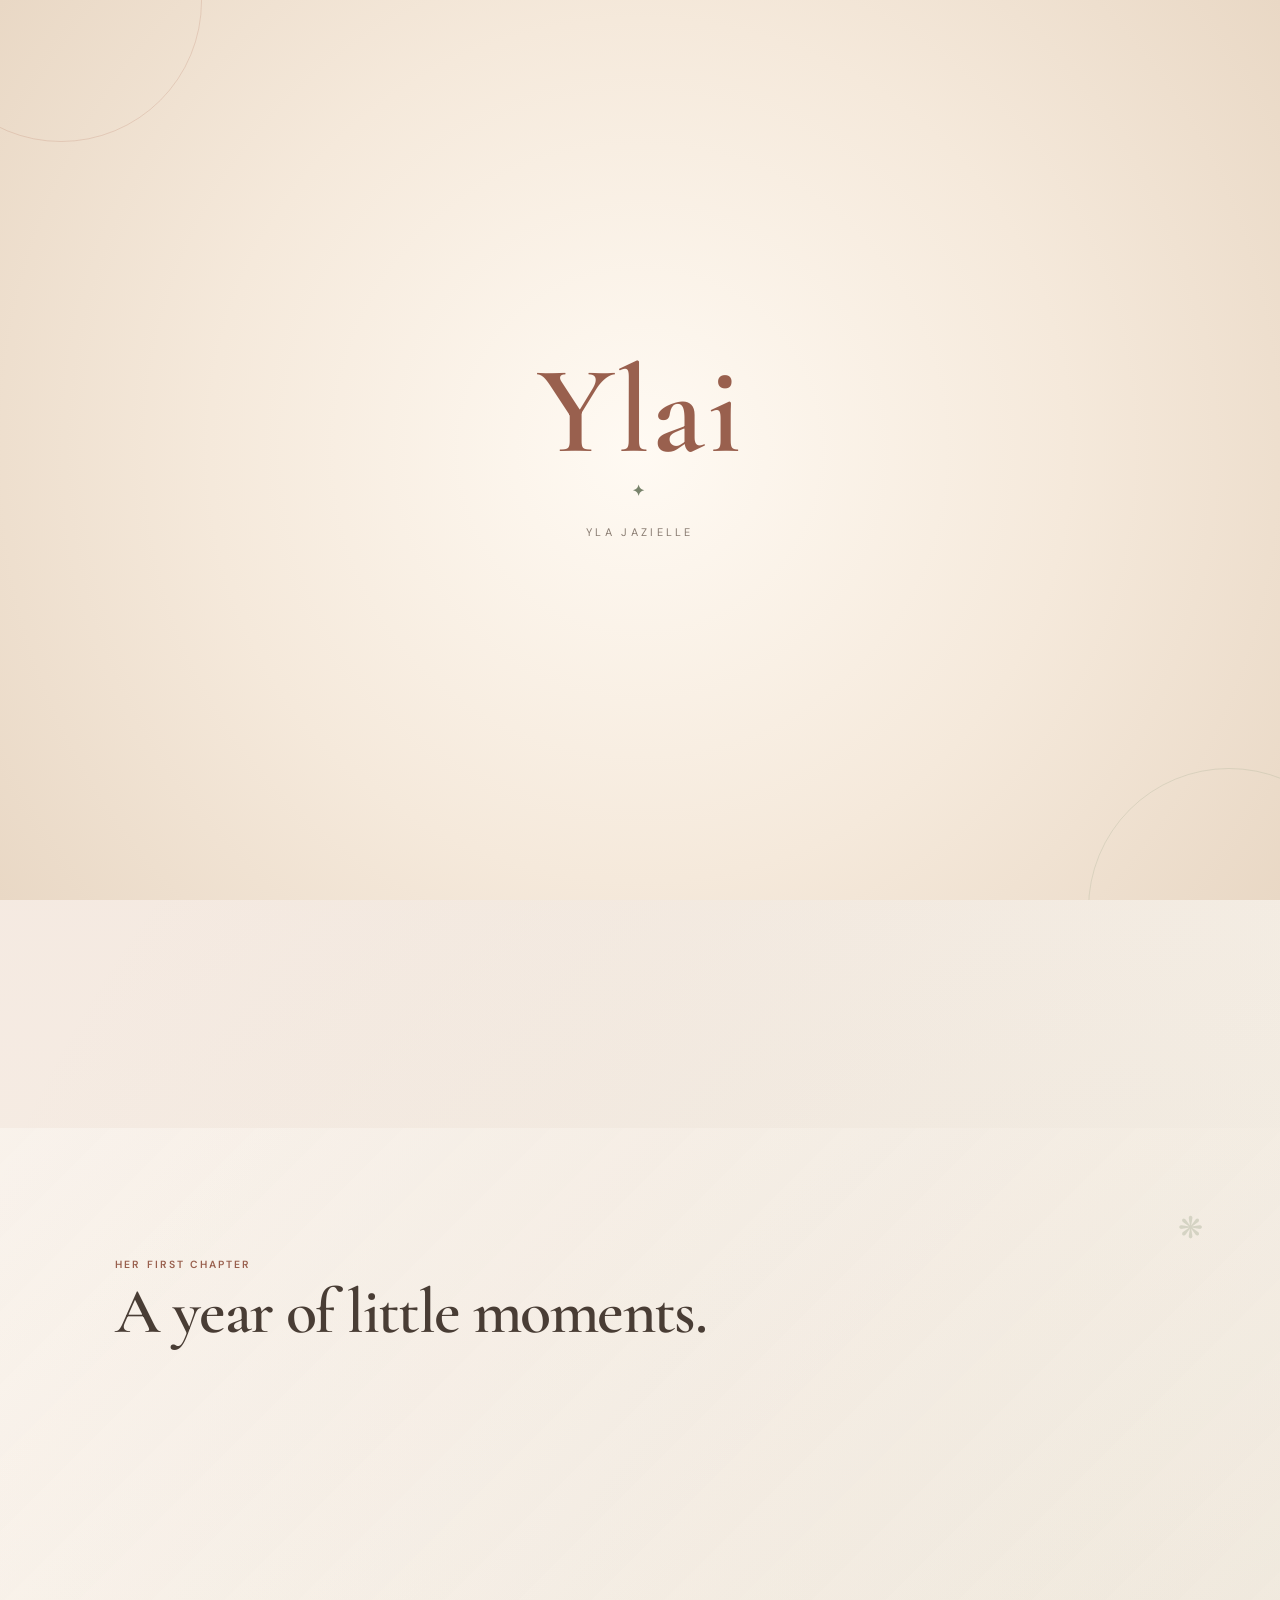
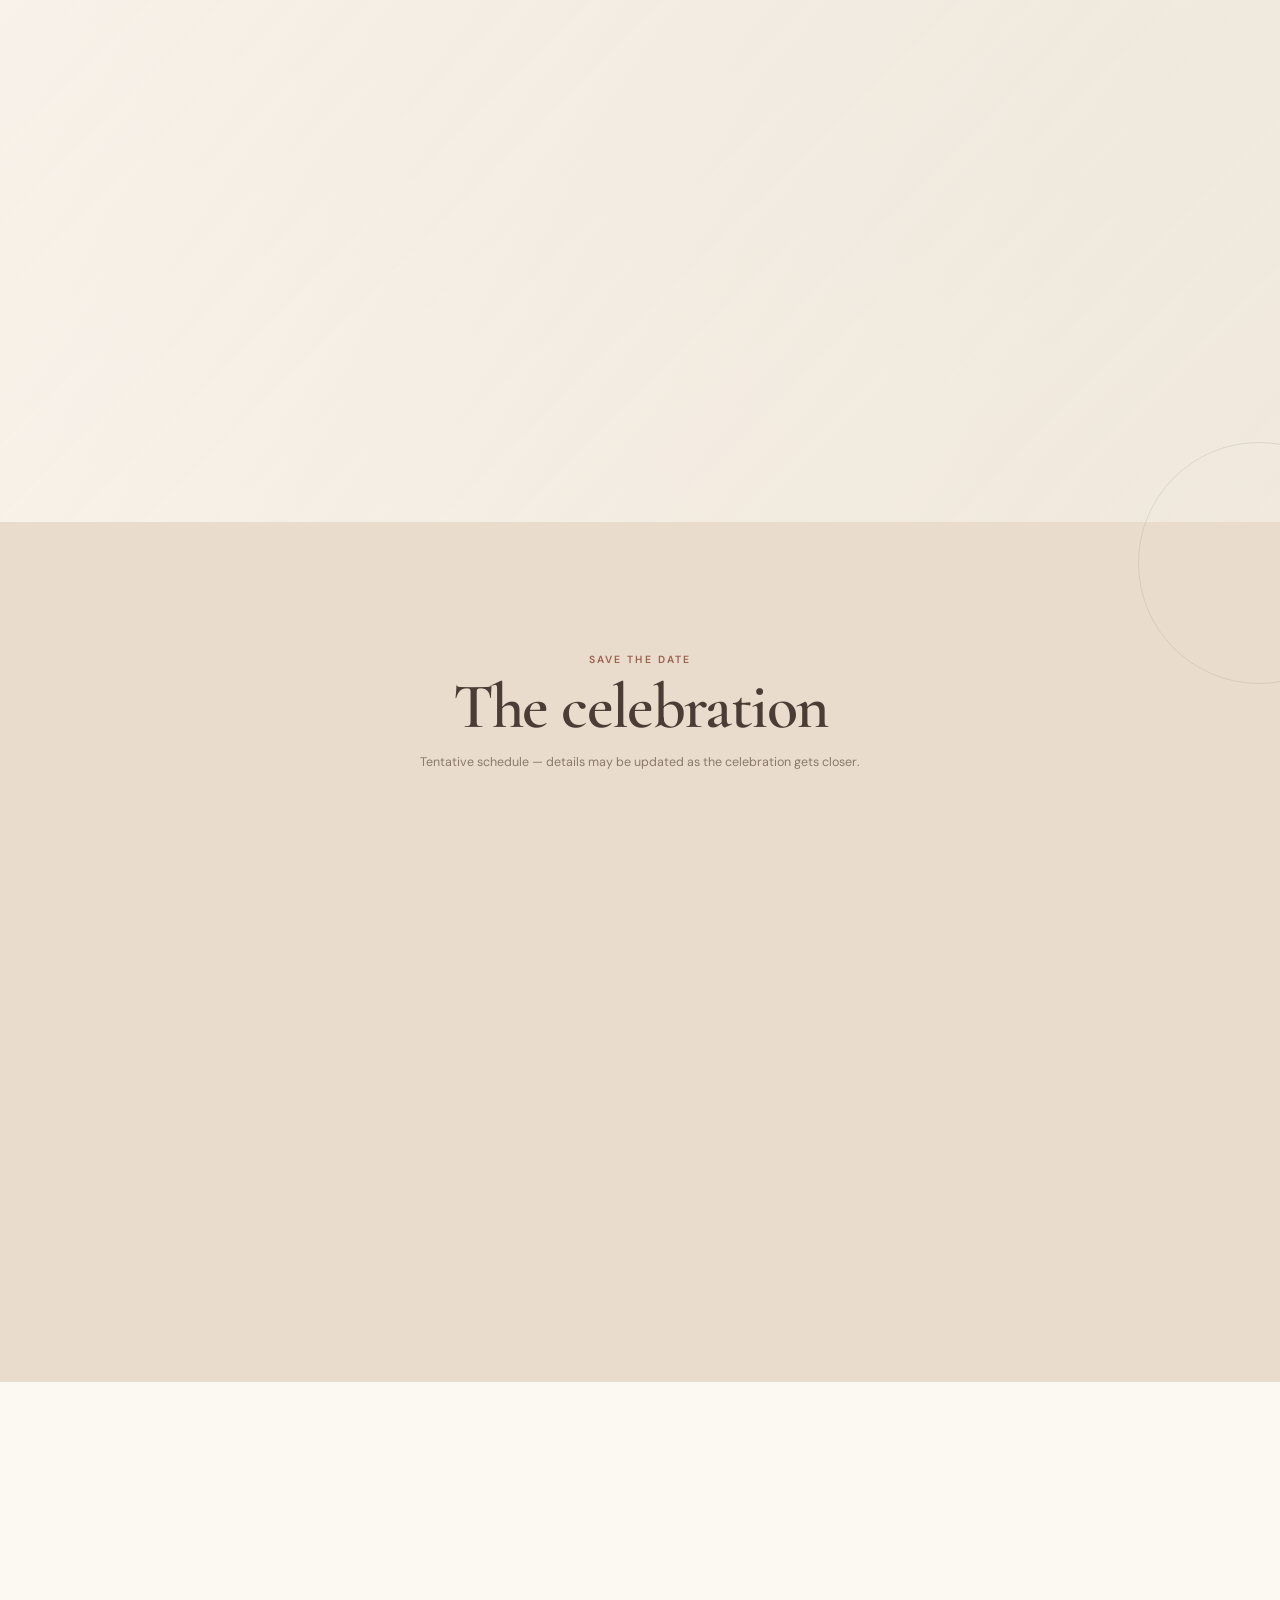
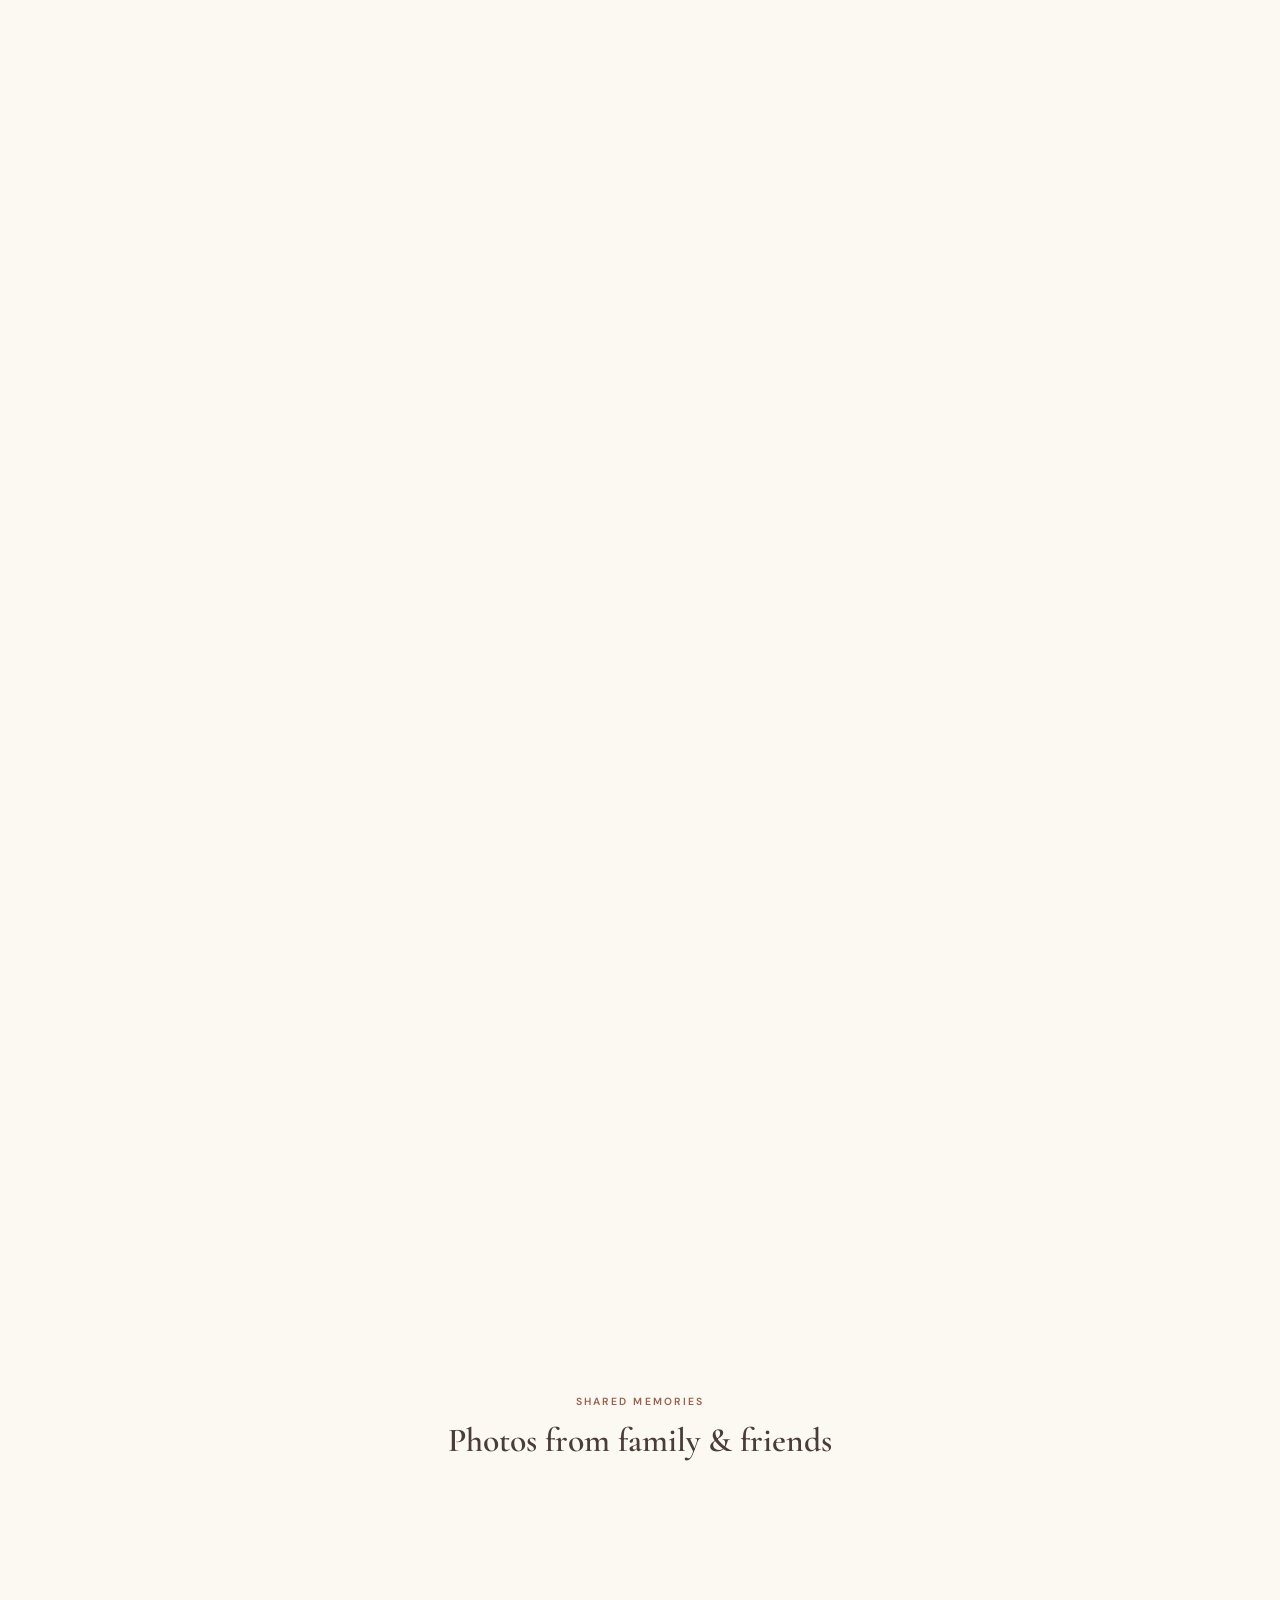
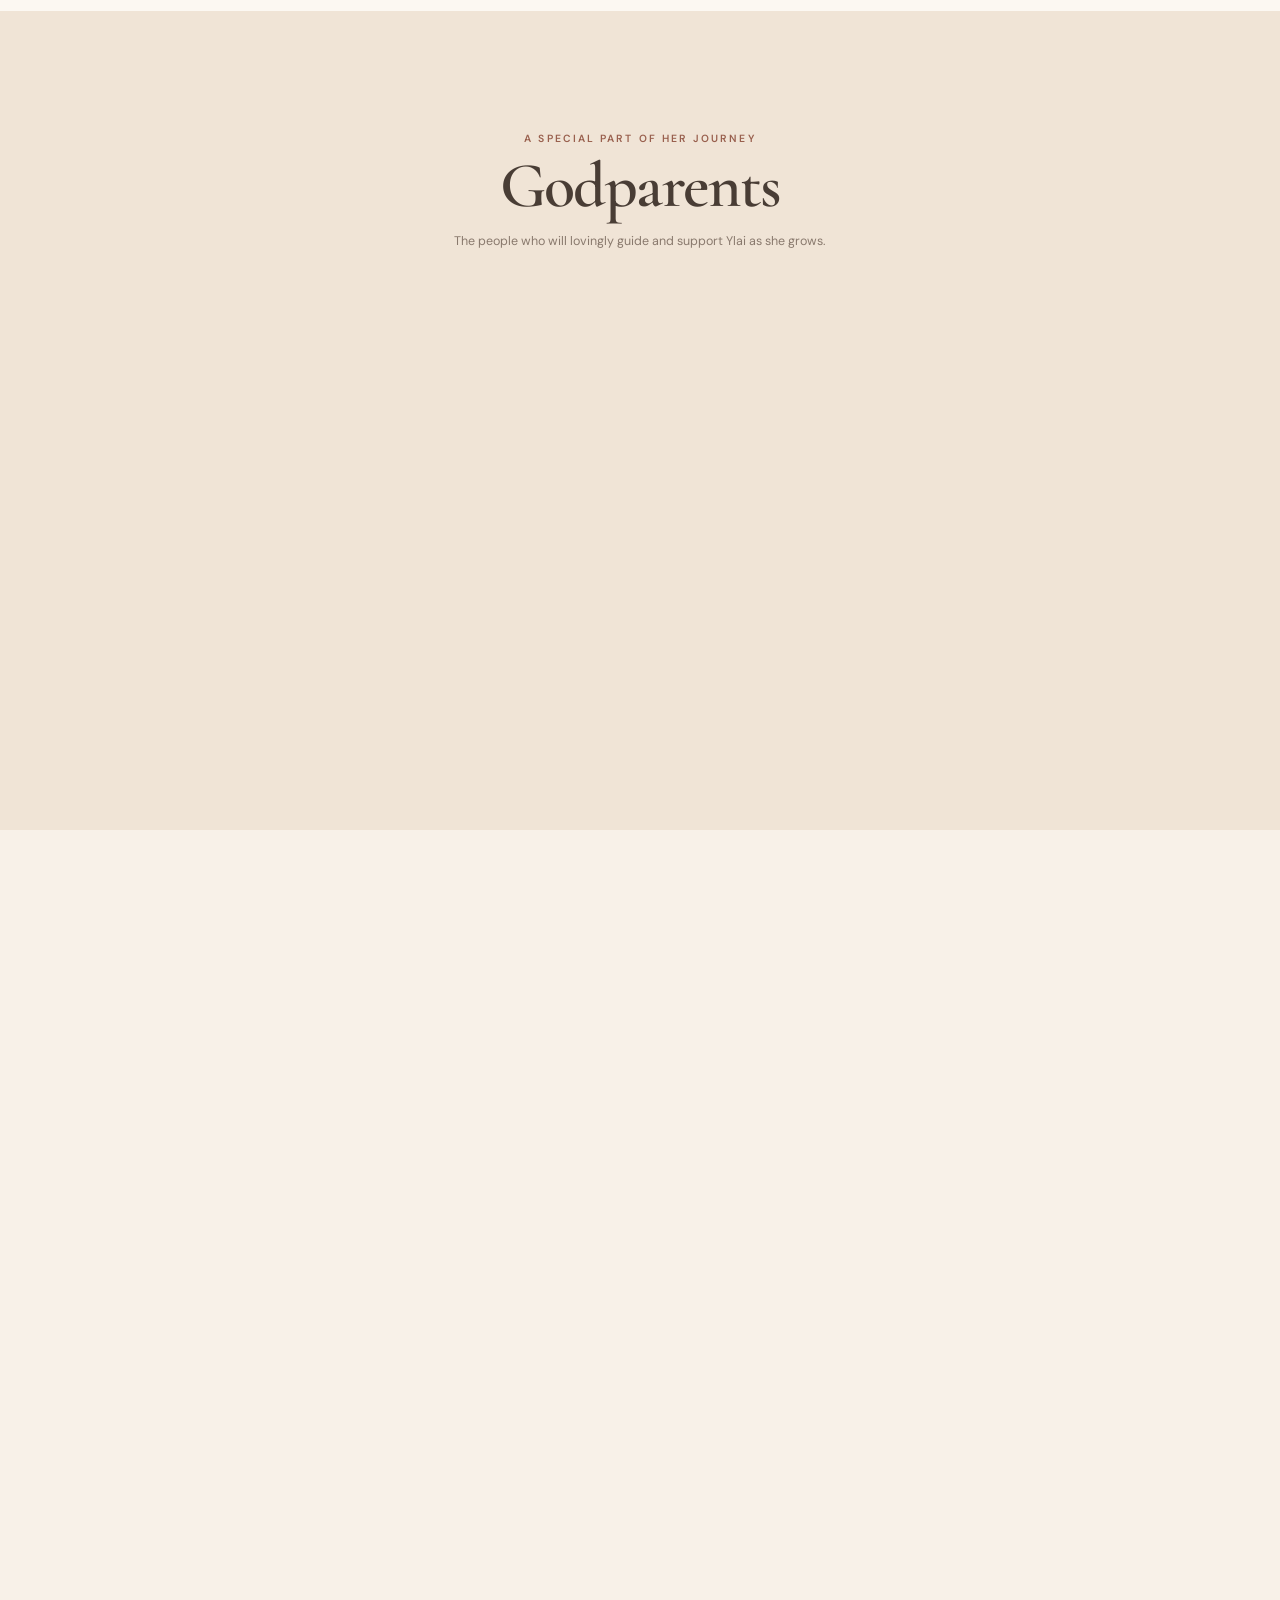
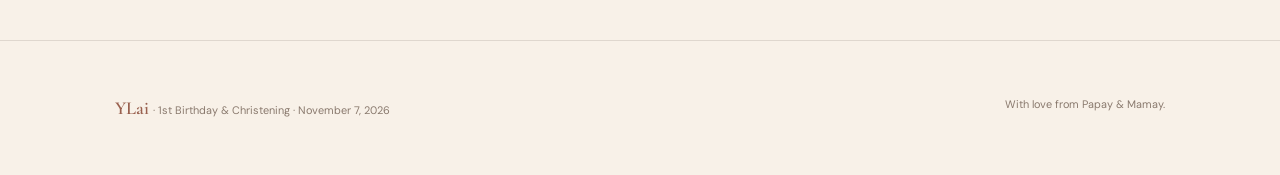
==== index.html @ 1cb85e25 "Admin dashboard created" ====
<!doctype html>
<html lang="en">

<head>

  <meta charset="utf-8">

  <meta
    name="viewport"
    content="width=device-width,initial-scale=1"
  >

  <title>
    Ylai — One Year of Love & Joy
  </title>

  <!-- FAVICON -->
  <link
    rel="icon"
    type="image/png"
    href="public/photos/duck-logo.png"
  >

  <!-- GOOGLE FONTS -->
  <link
    rel="preconnect"
    href="https://fonts.googleapis.com"
  >

  <link
    rel="preconnect"
    href="https://fonts.gstatic.com"
    crossorigin
  >

  <!-- BOHO TYPOGRAPHY -->
  <link
    href="https://fonts.googleapis.com/css2?family=Cormorant+Garamond:wght@400;500;600;700&family=DM+Sans:wght@400;500;600&family=Playfair+Display:wght@400;500;600&display=swap"
    rel="stylesheet"
  >

  <!-- STYLESHEET -->
  <link
    rel="stylesheet"
    href="style.css"
  >

</head>


<body class="boho-theme">

<script>
  /*
   * Always start the page at the very top
   * after a reload / fresh page load.
   */
  if ("scrollRestoration" in history) {
    history.scrollRestoration = "manual";
  }

  window.addEventListener("beforeunload", function () {
    window.scrollTo(0, 0);
  });

  window.addEventListener("load", function () {
    window.scrollTo(0, 0);
  });
</script>


<!-- =========================================
     YLAI LOADING / SPLASH SCREEN
========================================= -->

<div
  id="ylaiLoader"
  class="ylai-loader"
  aria-label="Loading Ylai's celebration"
>

  <div class="ylai-loader-content">

    <p class="ylai-loader-name">
      Ylai
    </p>

    <p class="ylai-loader-fullname">
      Yla Jazielle
    </p>

  </div>

</div>


<!-- =========================================
     SPLASH SCREEN CONTROL
========================================= -->

<script>

  (function () {

    const loader =
      document.getElementById("ylaiLoader");

    if (!loader) return;

    let hidden = false;

    /*
     * Lock page scrolling while splash is visible
     */
    document.body.style.overflow = "hidden";


    function hideYlaiLoader() {

      if (hidden) return;

      hidden = true;

      loader.classList.add(
        "is-hidden"
      );


      /*
       * Restore normal page scrolling
       * after the splash fades out.
       */
      setTimeout(
        function () {

          document.body.style.overflow = "";

          loader.remove();

        },
        1000
      );

    }


    /*
     * Keep splash visible for 3.5 seconds
     * after the page has finished loading.
     */
    window.addEventListener(
      "load",
      function () {

        setTimeout(
          hideYlaiLoader,
          3500
        );

      }
    );


    /*
     * Safety fallback
     */
    setTimeout(
      hideYlaiLoader,
      6000
    );

  })();

</script>



<!-- =========================================
     NAVIGATION
========================================= -->

<header class="nav">

  <a
    href="#home"
    class="brand"
  >

    <img
      src="public/photos/duck-logo.png"
      alt="Ylai duck logo"
    >

    <span>
      YLai
    </span>

  </a>


  <nav>

    <a href="#story">
      Her Story
    </a>

    <a href="#event">
      The Day
    </a>

    <a href="#gallery">
      Gallery
    </a>

    <a
      class="nav-rsvp"
      href="#rsvp"
    >
      RSVP
    </a>

  </nav>

</header>



<main>


<!-- =========================================
     HERO
========================================= -->

<section
  id="home"
  class="hero"
>


  <div class="hero-copy">


    <p class="eyebrow">
      A little celebration of a big milestone
    </p>


    <h1 class="hero-title">

      <span>
        One year of
      </span>

      <span>
        love &amp; joy.
      </span>

    </h1>


    <p class="name">
      Yla Jazielle B. Padrones
    </p>


    <p class="lead">
      Please join us as we celebrate Ylai's first birthday
      and christening.
    </p>


    <div class="hero-meta">

      <span>
        NOVEMBER 7, 2026
      </span>

      <i></i>

      <span>
        10:00 AM
      </span>

    </div>


    <a
      class="button"
      href="#rsvp"
    >
      Confirm Attendance
    </a>


  </div>



  <div class="hero-photo">


    <img
      src="public/photos/hero.jpg"
      alt="Ylai smiling in a yellow duck outfit"
    >


    <div class="badge">

      01

      <br>

      <small>
        YEAR
      </small>

    </div>


  </div>


</section>



<!-- =========================================
     COUNTDOWN
========================================= -->

<section class="countdown-wrap reveal">


  <p class="eyebrow">
    Counting down to Ylai's special day
  </p>


  <div
    id="countdown"
    class="countdown"
  >


    <div>

      <strong>
        --
      </strong>

      <span>
        Days
      </span>

    </div>


    <div>

      <strong>
        --
      </strong>

      <span>
        Hours
      </span>

    </div>


    <div>

      <strong>
        --
      </strong>

      <span>
        Minutes
      </span>

    </div>


    <div>

      <strong>
        --
      </strong>

      <span>
        Seconds
      </span>

    </div>


  </div>


</section>



<!-- =========================================
     HER STORY
========================================= -->

<section
  id="story"
  class="section story"
>


  <div class="section-heading">


    <p class="eyebrow">
      Her first chapter
    </p>


    <h2>
      A year of little moments.
    </h2>


  </div>



  <div class="story-grid">


    <div class="story-image reveal-left">


      <img
        src="public/photos/newborn.jpg"
        alt="Ylai as a newborn"
      >


    </div>



    <div class="story-copy reveal-right">


      <p class="story-intro">

        <span class="dropcap">
          O
        </span>

        ne beautiful year ago, our world became a little brighter.

        <br>

        On November 7, 2025, Yla Jazielle B. Padrones came into
        our lives and became our little Ylai.

      </p>



      <p>

        From her first days to her sweetest smiles, every little
        moment has become a memory we treasure. Now, as she turns
        one, we are grateful to celebrate this beautiful milestone
        with family and friends.

      </p>



      <div class="signature">

        With love,

        <br>

        <strong>
          Papay and Mamay
        </strong>

      </div>


    </div>


  </div>


</section>



<!-- =========================================
     EVENT
========================================= -->

<section
  id="event"
  class="section event"
>


  <div class="section-heading centered">


    <p class="eyebrow">
      Save the date
    </p>


    <h2>
      The celebration
    </h2>


    <p class="section-note">

      Tentative schedule — details may be updated as
      the celebration gets closer.

    </p>


  </div>



  <div class="event-grid">


    <!-- CHRISTENING -->

    <article class="event-card reveal reveal-delay-1">


      <span class="event-number">
        01
      </span>


      <h3>
        Christening
      </h3>


      <p>
        Sta. Monica Parish Church
      </p>


      <strong>
        10:00 AM
      </strong>


      <small>
        Christening &amp; Orientation
      </small>


    </article>



    <!-- BIRTHDAY -->

    <article class="event-card featured reveal reveal-delay-2">


      <span class="event-number">
        02
      </span>


      <h3>
        Birthday Celebration
      </h3>


      <p>
        Yvonne's Nest
      </p>


      <strong>
        12:00 PM onwards
      </strong>


      <small>
        Reception after the christening
      </small>


    </article>


  </div>



  <div class="details reveal">


    <div>

      <span>
        Celebrant
      </span>

      <strong>
        Yla Jazielle B. Padrones
      </strong>

    </div>


    <div>

      <span>
        Parents
      </span>

      <strong>
        Roer Jay &amp; April Padrones
      </strong>

    </div>


    <div>

      <span>
        Godparents
      </span>

      <strong>
        5 Ninong · 5 Ninang
      </strong>

    </div>


  </div>


</section>



<!-- =========================================
     GALLERY
========================================= -->

<section
  id="gallery"
  class="section gallery"
>


  <div class="section-heading reveal">


    <p class="eyebrow">
      A year in photos
    </p>


    <h2>
      Growing up, one frame at a time.
    </h2>


  </div>



  <div class="gallery-grid">


    <!-- PHOTO 1 -->

    <figure
      class="gallery-item tall reveal reveal-delay-1"
    >

      <button
        type="button"
        class="gallery-button"
        onclick="openPhoto(
          'public/photos/hero.jpg',
          'Little Ducky, big smiles.'
        )"
        aria-label="View Little Ducky photo"
      >

        <img
          src="public/photos/hero.jpg"
          alt="Ylai with yellow duck plush toys"
        >

        <span class="zoom-icon">
          +
        </span>

      </button>


      <figcaption>
        Little Ducky, big smiles.
      </figcaption>


    </figure>



    <!-- PHOTO 2 -->

    <figure
      class="gallery-item reveal reveal-delay-2"
    >

      <button
        type="button"
        class="gallery-button"
        onclick="openPhoto(
          'public/photos/baby-pink.jpg',
          'Sweet little moments.'
        )"
        aria-label="View Sweet little moments photo"
      >

        <img
          src="public/photos/baby-pink.jpg"
          alt="Ylai in a pink knitted bonnet"
        >

        <span class="zoom-icon">
          +
        </span>

      </button>


      <figcaption>
        Sweet little moments.
      </figcaption>


    </figure>



    <!-- PHOTO 3 -->

    <figure
      class="gallery-item reveal reveal-delay-3"
    >

      <button
        type="button"
        class="gallery-button"
        onclick="openPhoto(
          'public/photos/wings.jpg',
          'Our little angel.'
        )"
        aria-label="View Our little angel photo"
      >

        <img
          src="public/photos/wings.jpg"
          alt="Ylai with illuminated angel wings"
        >

        <span class="zoom-icon">
          +
        </span>

      </button>


      <figcaption>
        Our little angel.
      </figcaption>


    </figure>



    <!-- PHOTO 4 -->

    <figure
      class="gallery-item wide reveal reveal-delay-4"
    >

      <button
        type="button"
        class="gallery-button"
        onclick="openPhoto(
          'public/photos/newborn.jpg',
          'Where her story began.'
        )"
        aria-label="View newborn photo"
      >

        <img
          src="public/photos/newborn.jpg"
          alt="Newborn Ylai"
        >

        <span class="zoom-icon">
          +
        </span>

      </button>


      <figcaption>
        Where her story began.
      </figcaption>


    </figure>



    <!-- PHOTO 5 -->

    <figure
      class="gallery-item reveal reveal-delay-5"
    >

      <button
        type="button"
        class="gallery-button"
        onclick="openPhoto(
          'public/photos/ylai-garden-01.jpg',
          'A little sunshine and a lot of smiles.'
        )"
        aria-label="View Ylai smiling in the garden"
      >

        <img
          src="public/photos/ylai-garden-01.jpg"
          alt="Ylai smiling in the garden"
          loading="lazy"
        >

        <span
          class="zoom-icon"
          aria-hidden="true"
        >
          +
        </span>

      </button>


      <figcaption>
        A little sunshine and a lot of smiles.
      </figcaption>


    </figure>



    <!-- PHOTO 6 -->

    <figure
      class="gallery-item reveal reveal-delay-5"
    >

      <button
        type="button"
        class="gallery-button"
        onclick="openPhoto(
          'public/photos/ylai-garden-02.jpg',
          'Little Ylai enjoying a beautiful day.'
        )"
        aria-label="View Ylai sitting in the garden"
      >

        <img
          src="public/photos/ylai-garden-02.jpg"
          alt="Ylai sitting in the garden"
          loading="lazy"
        >

        <span
          class="zoom-icon"
          aria-hidden="true"
        >
          +
        </span>

      </button>


      <figcaption>
        Little Ylai enjoying a beautiful day.
      </figcaption>


    </figure>


  </div>



<!-- =========================================
     GALLERY UPLOAD
========================================= -->

  <div class="gallery-upload reveal">

    <h3>
      Share a memory
    </h3>

    <p>
      Have a special photo with Ylai?
      Share it with us and add it to her birthday gallery.
    </p>


    <input
      id="galleryFileInput"
      class="gallery-upload-input"
      type="file"
      accept="image/jpeg,image/png,image/webp"
      multiple
    >


    <label
      for="galleryFileInput"
      class="button gallery-upload-button"
    >
      + Choose Photos
    </label>


    <div
      id="galleryPreview"
      class="gallery-preview"
    ></div>


    <div class="gallery-upload-actions">

      <button
        id="galleryUploadButton"
        type="button"
        class="button"
        disabled
      >
        Upload Photos
      </button>

      <button
        id="galleryClearButton"
        type="button"
        class="button"
        hidden
      >
        Clear
      </button>

    </div>


    <div
      id="galleryUploadStatus"
      class="gallery-upload-status"
      aria-live="polite"
    ></div>


  </div>



<!-- =========================================
     UPLOADED PHOTOS
========================================= -->

  <div class="uploaded-gallery">

    <div class="uploaded-gallery-heading">

      <p class="eyebrow">
        Shared memories
      </p>

      <h3>
        Photos from family &amp; friends
      </h3>

    </div>


    <div
      id="uploadedGalleryGrid"
      class="uploaded-gallery-grid"
    ></div>


    <div
      id="galleryEmpty"
      class="gallery-empty"
      hidden
    >
      No shared photos yet.
    </div>

  </div>


</section>



<!-- =========================================
     PHOTO VIEWER
========================================= -->

<div
  id="photoViewer"
  class="photo-viewer"
  onclick="closePhoto(event)"
>


  <button
    type="button"
    class="photo-close"
    onclick="closePhoto()"
    aria-label="Close photo"
  >
    ×
  </button>


  <div
    class="photo-viewer-content"
    onclick="event.stopPropagation()"
  >


    <img
      id="viewerImage"
      src=""
      alt=""
    >


    <p id="viewerCaption"></p>


  </div>


</div>



<!-- =========================================
     GODPARENTS
========================================= -->

<section class="section godparents">


  <div class="section-heading centered">


    <p class="eyebrow">
      A special part of her journey
    </p>


    <h2>
      Godparents
    </h2>


    <p class="section-note">

      The people who will lovingly guide and support
      Ylai as she grows.

    </p>


  </div>



  <div class="godparent-grid">


    <!-- NINONG -->

    <div
      class="godparent-group reveal reveal-delay-1"
    >


      <p class="eyebrow">
        Ninong
      </p>


      <ol>

        <li>
          Janrey Mayor
        </li>

        <li>
          John Stoney Domingo
        </li>

        <li>
          Leobert Cabanting
        </li>

        <li>
          Patrick Jacalne
        </li>

        <li>
          Ralph Teleron
        </li>

      </ol>


    </div>



    <!-- NINANG -->

    <div
      class="godparent-group reveal reveal-delay-2"
    >


      <p class="eyebrow">
        Ninang
      </p>


      <ol>

        <li>
          Berenice Bundac
        </li>

        <li>
          Dinah Joy Bungar
        </li>

        <li>
          Hazel Batuhan
        </li>

        <li>
          Kaye Abegail Bucao
        </li>

        <li>
          Kyle Allyza Alvarez
        </li>

      </ol>


    </div>


  </div>


</section>



<!-- =========================================
     RSVP
========================================= -->

<section
  id="rsvp"
  class="section rsvp reveal"
>


  <div class="rsvp-card">


    <div>


      <p class="eyebrow">
        We hope you can be there
      </p>


      <h2>
        Will you celebrate with us?
      </h2>


      <p>

        Please confirm your attendance so we can
        prepare a place for you.

      </p>


    </div>



    <form id="rsvpForm">


      <label>

        Your name

        <input
          id="guestName"
          type="text"
          required
          placeholder="Your full name"
        >

      </label>



      <label>

        Attendance

        <select
          id="attendance"
          required
        >

          <option value="confirmed">
            Yes, I'll be there
          </option>

          <option value="declined">
            Sorry, I can't make it
          </option>

        </select>

      </label>



      <label>

        Companion

        <select
          id="companion"
          required
        >

          <option value="0">
            No companion
          </option>

          <option value="1">
            1 companion
          </option>

        </select>


        <small
          id="companionNote"
          class="form-note"
        >

          Each Ninong and Ninang may bring only 1 companion,
          whether adult or child.

        </small>


      </label>



      <label>

        Message

        <span class="optional">
          optional
        </span>


        <textarea
          id="message"
          rows="3"
          placeholder="A short message for Ylai"
        ></textarea>


      </label>



      <button
        class="button"
        type="submit"
      >
        Submit RSVP
      </button>


    </form>


  </div>


</section>



<!-- =========================================
     RSVP CONFIRMATION MODAL
========================================= -->

<div
  id="rsvpModal"
  class="rsvp-modal"
  hidden
  role="dialog"
  aria-modal="true"
  aria-labelledby="rsvpModalTitle"
>


  <div class="rsvp-modal-box">


    <button
      type="button"
      class="rsvp-modal-close"
      onclick="closeRSVPModal()"
      aria-label="Close confirmation"
    >
      ×
    </button>



    <div class="success-icon">
      ✓
    </div>



    <p class="eyebrow">
      RSVP Received
    </p>



    <h2 id="rsvpModalTitle">
      Thank you!
    </h2>



    <p>

      Your response has been recorded.
      We look forward to celebrating Ylai's special day with you.

    </p>



    <button
      type="button"
      class="button"
      onclick="closeRSVPModal()"
    >
      Done
    </button>


  </div>


</div>



<!-- =========================================
     FOOTER
========================================= -->

<footer>


  <p>

    <strong>
      YLai
    </strong>

    · 1st Birthday &amp; Christening
    · November 7, 2026

  </p>


  <p>
    With love from Papay &amp; Mamay.
  </p>


</footer>



<!-- =========================================
     SUPABASE
========================================= -->

<script
  src="https://cdn.jsdelivr.net/npm/@supabase/supabase-js@2"
></script>



<!-- =========================================
     SUPABASE CONFIG
========================================= -->

<script>

  const GALLERY_SUPABASE_URL =
    "https://liajjeatukvkjzolorrq.supabase.co";

  const GALLERY_SUPABASE_ANON_KEY =
    "sb_publishable_VvJ0ElfDbH4jtbP8BbLXiQ_LDHvRUEi";


  const gallerySupabase =
    window.supabase.createClient(
      GALLERY_SUPABASE_URL,
      GALLERY_SUPABASE_ANON_KEY
    );


  window.gallerySupabase =
    gallerySupabase;

</script>



<!-- =========================================
     RSVP COMPANION LOGIC
========================================= -->

<script>

  document.addEventListener("DOMContentLoaded", function () {

    const attendance =
      document.getElementById("attendance");

    const companion =
      document.getElementById("companion");

    const companionNote =
      document.getElementById("companionNote");


    function updateCompanionState() {

      if (attendance.value === "declined") {

        companion.disabled = true;

        companion.value = "0";

        if (companionNote) {
          companionNote.style.opacity = "0.5";
        }

      } else {

        companion.disabled = false;

        if (companionNote) {
          companionNote.style.opacity = "1";
        }

      }

    }


    updateCompanionState();


    attendance.addEventListener(
      "change",
      updateCompanionState
    );

  });

</script>



<!-- =========================================
     GALLERY UPLOAD LOGIC
========================================= -->

<script>

  document.addEventListener(
    "DOMContentLoaded",
    function () {


      const fileInput =
        document.getElementById(
          "galleryFileInput"
        );


      const preview =
        document.getElementById(
          "galleryPreview"
        );


      const uploadButton =
        document.getElementById(
          "galleryUploadButton"
        );


      const clearButton =
        document.getElementById(
          "galleryClearButton"
        );


      const status =
        document.getElementById(
          "galleryUploadStatus"
        );


      const uploadedGrid =
        document.getElementById(
          "uploadedGalleryGrid"
        );


      const galleryEmpty =
        document.getElementById(
          "galleryEmpty"
        );


      let selectedFiles = [];


      /*
       * ========================================
       * SETTINGS
       * ========================================
       */

      const MAX_FILES_PER_SELECTION = 20;

      const MAX_FILE_SIZE = 5 * 1024 * 1024;

      const MAX_IMAGE_WIDTH = 2200;

      const JPEG_QUALITY = 0.82;


      /*
       * ========================================
       * STATUS
       * ========================================
       */

      function setStatus(
        message,
        type = ""
      ) {

        status.textContent = message;

        status.className =
          "gallery-upload-status " + type;

      }


      /*
       * ========================================
       * FILE SELECTION
       * ========================================
       */

      fileInput.addEventListener(
        "change",
        function () {

          const files =
            Array.from(
              fileInput.files || []
            );


          if (!files.length) {
            return;
          }


          const remainingSlots =
            MAX_FILES_PER_SELECTION -
            selectedFiles.length;


          if (remainingSlots <= 0) {

            setStatus(
              "You can select up to " +
              MAX_FILES_PER_SELECTION +
              " photos at a time.",
              "error"
            );

            fileInput.value = "";

            return;
          }


          const filesToAdd =
            files.slice(
              0,
              remainingSlots
            );


          let rejected = 0;


          filesToAdd.forEach(
            function (file) {

              const validType =
                [
                  "image/jpeg",
                  "image/png",
                  "image/webp"
                ].includes(
                  file.type
                );


              if (!validType) {
                rejected++;
                return;
              }


              if (
                file.size >
                MAX_FILE_SIZE
              ) {
                rejected++;
                return;
              }


              selectedFiles.push(file);

            }
          );


          fileInput.value = "";


          renderPreview();


          if (selectedFiles.length) {

            uploadButton.disabled = false;

            clearButton.hidden = false;

            let message =
              selectedFiles.length +
              " photo";

            if (
              selectedFiles.length !== 1
            ) {
              message += "s";
            }

            message += " selected";


            if (rejected) {

              message +=
                ". " +
                rejected +
                " file(s) skipped.";

            }


            setStatus(message);

          } else {

            uploadButton.disabled = true;

            clearButton.hidden = true;

            setStatus(
              "No valid photos selected.",
              "error"
            );

          }

        }
      );


      /*
       * ========================================
       * RENDER PREVIEW
       * ========================================
       */

      function renderPreview() {

        preview.innerHTML = "";


        selectedFiles.forEach(
          function (file, index) {

            const wrapper =
              document.createElement(
                "div"
              );

            wrapper.className =
              "gallery-preview-item";


            const image =
              document.createElement(
                "img"
              );

            image.alt =
              file.name;


            const reader =
              new FileReader();


            reader.onload =
              function (event) {

                image.src =
                  event.target.result;

              };


            reader.readAsDataURL(file);


            const removeButton =
              document.createElement(
                "button"
              );

            removeButton.type =
              "button";

            removeButton.className =
              "gallery-preview-remove";

            removeButton.innerHTML =
              "×";

            removeButton.setAttribute(
              "aria-label",
              "Remove " + file.name
            );


            removeButton.addEventListener(
              "click",
              function () {

                selectedFiles.splice(
                  index,
                  1
                );

                renderPreview();


                if (
                  selectedFiles.length === 0
                ) {

                  uploadButton.disabled =
                    true;

                  clearButton.hidden =
                    true;

                  setStatus("");

                }

              }
            );


            wrapper.appendChild(image);

            wrapper.appendChild(
              removeButton
            );

            preview.appendChild(
              wrapper
            );

          }
        );

      }


      /*
       * ========================================
       * CLEAR SELECTION
       * ========================================
       */

      clearButton.addEventListener(
        "click",
        function () {

          selectedFiles = [];

          fileInput.value = "";

          preview.innerHTML = "";

          uploadButton.disabled = true;

          clearButton.hidden = true;

          setStatus("");

        }
      );


      /*
       * ========================================
       * COMPRESS IMAGE
       * ========================================
       */

      async function compressImage(file) {

        return new Promise(
          function (resolve, reject) {

            const reader =
              new FileReader();


            reader.onerror =
              function () {

                reject(
                  new Error(
                    "Could not read image."
                  )
                );

              };


            reader.onload =
              function (event) {

                const image =
                  new Image();


                image.onerror =
                  function () {

                    reject(
                      new Error(
                        "Could not process image."
                      )
                    );

                  };


                image.onload =
                  function () {

                    let width =
                      image.width;

                    let height =
                      image.height;


                    if (
                      width >
                      MAX_IMAGE_WIDTH
                    ) {

                      const ratio =
                        MAX_IMAGE_WIDTH /
                        width;

                      width =
                        MAX_IMAGE_WIDTH;

                      height =
                        Math.round(
                          height * ratio
                        );

                    }


                    const canvas =
                      document.createElement(
                        "canvas"
                      );


                    canvas.width =
                      width;

                    canvas.height =
                      height;


                    const context =
                      canvas.getContext(
                        "2d"
                      );


                    context.drawImage(
                      image,
                      0,
                      0,
                      width,
                      height
                    );


                    canvas.toBlob(
                      function (blob) {

                        if (!blob) {

                          reject(
                            new Error(
                              "Image compression failed."
                            )
                          );

                          return;

                        }


                        resolve(blob);

                      },
                      "image/jpeg",
                      JPEG_QUALITY
                    );

                  };


                image.src =
                  event.target.result;

              };


            reader.readAsDataURL(file);

          }
        );

      }


      /*
       * ========================================
       * CREATE SAFE FILE NAME
       * ========================================
       */

      function createFileName() {

        const timestamp =
          Date.now();

        const random =
          Math.random()
            .toString(36)
            .substring(2, 10);


        return (
          "ylai_" +
          timestamp +
          "_" +
          random +
          ".jpg"
        );

      }


      /*
       * ========================================
       * UPLOAD PHOTOS
       * ========================================
       */

      uploadButton.addEventListener(
        "click",
        async function () {


          if (
            !selectedFiles.length
          ) {
            return;
          }


          uploadButton.disabled =
            true;

          clearButton.disabled =
            true;


          const total =
            selectedFiles.length;


          let successful =
            0;


          let failed =
            0;


          setStatus(
            "Preparing photos..."
          );


          for (
            let i = 0;
            i < selectedFiles.length;
            i++
          ) {


            const originalFile =
              selectedFiles[i];


            try {


              setStatus(
                "Preparing photo " +
                (i + 1) +
                " of " +
                total +
                "..."
              );


              const compressedBlob =
                await compressImage(
                  originalFile
                );


              const fileName =
                createFileName();


              const storagePath =
                "photos/" +
                fileName;


              setStatus(
                "Uploading photo " +
                (i + 1) +
                " of " +
                total +
                "..."
              );


              const {
                error: uploadError
              } =
                await gallerySupabase
                  .storage
                  .from("gallery")
                  .upload(
                    storagePath,
                    compressedBlob,
                    {
                      contentType:
                        "image/jpeg",

                      cacheControl:
                        "31536000",

                      upsert:
                        false
                    }
                  );


              if (uploadError) {
                throw uploadError;
              }


              const {
                error: databaseError
              } =
                await gallerySupabase
                  .from(
                    "gallery_photos"
                  )
                  .insert({

                    file_name:
                      originalFile.name,

                    storage_path:
                      storagePath,

                    caption:
                      "A special memory with Ylai",

                    uploaded_by:
                      "Guest",

                    approved:
                      true

                  });


              if (databaseError) {

                await gallerySupabase
                  .storage
                  .from("gallery")
                  .remove([
                    storagePath
                  ]);

                throw databaseError;

              }


              successful++;


            } catch (error) {

              console.error(
                "Gallery upload error:",
                error
              );

              failed++;

            }

          }


          selectedFiles = [];

          fileInput.value = "";

          preview.innerHTML = "";

          clearButton.hidden =
            true;

          clearButton.disabled =
            false;

          uploadButton.disabled =
            true;


          if (failed === 0) {

            setStatus(
              successful +
              " photo" +
              (
                successful !== 1
                  ? "s"
                  : ""
              ) +
              " uploaded successfully.",
              "success"
            );

          } else {

            setStatus(
              successful +
              " uploaded, " +
              failed +
              " failed.",
              "error"
            );

          }


          await loadUploadedGallery();

        }
      );


      /*
       * ========================================
       * LOAD UPLOADED GALLERY
       * ========================================
       */

      async function loadUploadedGallery() {

        uploadedGrid.innerHTML = "";


        const {
          data,
          error
        } =
          await gallerySupabase
            .from(
              "gallery_photos"
            )
            .select(
              "id,file_name,storage_path,caption,created_at"
            )
            .eq(
              "approved",
              true
            )
            .order(
              "created_at",
              {
                ascending: false
              }
            );


        if (error) {

          console.error(
            "Gallery loading error:",
            error
          );

          galleryEmpty.hidden =
            false;

          galleryEmpty.textContent =
            "Unable to load shared photos.";

          return;

        }


        if (
          !data ||
          data.length === 0
        ) {

          galleryEmpty.hidden =
            false;

          return;

        }


        galleryEmpty.hidden =
          true;


        data.forEach(
          function (photo) {


            const {
              data: publicUrlData
            } =
              gallerySupabase
                .storage
                .from("gallery")
                .getPublicUrl(
                  photo.storage_path
                );


            const imageUrl =
              publicUrlData.publicUrl;


            const figure =
              document.createElement(
                "figure"
              );

            figure.className =
              "uploaded-gallery-item";


            const button =
              document.createElement(
                "button"
              );

            button.type =
              "button";


            button.setAttribute(
              "aria-label",
              "View shared photo"
            );


            button.addEventListener(
              "click",
              function () {

                openPhoto(
                  imageUrl,
                  photo.caption ||
                  "A special memory with Ylai."
                );

              }
            );


            const image =
              document.createElement(
                "img"
              );

            image.src =
              imageUrl;

            image.alt =
              photo.caption ||
              "Shared photo with Ylai";

            image.loading =
              "lazy";


            const zoomIcon =
              document.createElement(
                "span"
              );

            zoomIcon.className =
              "zoom-icon";

            zoomIcon.textContent =
              "+";


            button.appendChild(
              image
            );

            button.appendChild(
              zoomIcon
            );


            figure.appendChild(
              button
            );


            uploadedGrid.appendChild(
              figure
            );

          }
        );

      }


      /*
       * ========================================
       * INITIAL LOAD
       * ========================================
       */

      loadUploadedGallery();


    }
  );

</script>



<!-- =========================================
     MAIN JAVASCRIPT
========================================= -->

<script src="script.js"></script>


</body>

</html>
---- style.css ----
/* =========================================================
   YLAI — BOHO BIRTHDAY & CHRISTENING THEME
========================================================= */

:root {
  --ink: #493d35;
  --ink-soft: #67584d;
  --muted: #89796d;

  --paper: #f8f1e8;
  --paper-light: #fcf8f2;
  --cream: #eee0d0;

  --sand: #d9c4aa;
  --terracotta: #b87961;
  --terracotta-dark: #99604e;

  --sage: #9da78b;
  --sage-dark: #78836b;

  --rose: #d7aaa5;
  --rose-light: #ead1cb;

  --accent: #a87858;

  --white: #fffdf9;

  --line: rgba(73, 61, 53, 0.14);

  --shadow:
    0 15px 45px rgba(73, 61, 53, 0.10);

  --shadow-soft:
    0 8px 25px rgba(73, 61, 53, 0.07);
}


/* =========================================================
   RESET
========================================================= */

* {
  box-sizing: border-box;
}

html {
  scroll-behavior: smooth;
  overflow-x: hidden;
}

body {
  margin: 0;
  min-height: 100vh;

  color: var(--ink);

  background:
    radial-gradient(
      circle at 10% 10%,
      rgba(215, 170, 165, 0.12),
      transparent 25%
    ),
    radial-gradient(
      circle at 90% 25%,
      rgba(157, 167, 139, 0.10),
      transparent 25%
    ),
    var(--paper);

  font-family:
    "DM Sans",
    sans-serif;

  overflow-x: hidden;
}

h1,
h2,
h3 {
  margin-top: 0;

  font-family:
    "Cormorant Garamond",
    "Playfair Display",
    serif;

  font-weight: 600;

  color: var(--ink);
}

a {
  color: inherit;
  text-decoration: none;
}

button,
input,
select,
textarea {
  font-family: inherit;
}

img {
  max-width: 100%;
}


/* =========================================================
   SUBTLE BOHO BACKGROUND
========================================================= */

body.boho-theme::before {
  content: "";

  position: fixed;

  inset: 0;

  z-index: -1;

  pointer-events: none;

  opacity: 0.28;

  background-image:
    radial-gradient(
      rgba(73, 61, 53, 0.08) 0.6px,
      transparent 0.6px
    );

  background-size: 7px 7px;
}


/* =========================================================
   SPLASH SCREEN
========================================================= */

.ylai-loader {
  position: fixed;

  inset: 0;

  z-index: 99999;

  display: flex;

  align-items: center;
  justify-content: center;

  background:
    radial-gradient(
      circle at center,
      #fffaf3 0%,
      #f5e9db 55%,
      #e9d8c5 100%
    );

  opacity: 1;

  visibility: visible;

  pointer-events: auto;

  overflow: hidden;

  transition:
    opacity 1s ease,
    visibility 1s ease;
}

.ylai-loader::before,
.ylai-loader::after {
  content: "";

  position: absolute;

  width: 280px;
  height: 280px;

  border-radius: 50%;

  border:
    1px solid
    rgba(184, 121, 97, 0.22);
}

.ylai-loader::before {
  top: -140px;
  left: -80px;
}

.ylai-loader::after {
  right: -90px;
  bottom: -150px;

  border-color:
    rgba(157, 167, 139, 0.25);
}

.ylai-loader.is-hidden {
  opacity: 0;

  visibility: hidden;

  pointer-events: none;
}

.ylai-loader-content {
  position: relative;

  z-index: 2;

  text-align: center;

  animation:
    ylaiLoaderReveal
    1.4s
    cubic-bezier(.22, 1, .36, 1)
    both;
}

.ylai-loader-name {
  margin: 0;

  font-family:
    "Cormorant Garamond",
    serif;

  font-size:
    clamp(78px, 13vw, 125px);

  line-height: 0.8;

  font-weight: 600;

  letter-spacing: 0.02em;

  color: var(--terracotta-dark);
}

.ylai-loader-name::after {
  content: "✦";

  display: block;

  margin-top: 24px;

  font-family: serif;

  font-size: 15px;

  color: var(--sage-dark);
}

.ylai-loader-fullname {
  margin: 28px 0 0;

  font-size: 11px;

  letter-spacing: 0.30em;

  text-transform: uppercase;

  color: var(--ink-soft);

  opacity: 0.78;
}

@keyframes ylaiLoaderReveal {
  from {
    opacity: 0;

    transform:
      translateY(18px)
      scale(.97);

    filter: blur(5px);
  }

  to {
    opacity: 1;

    transform:
      translateY(0)
      scale(1);

    filter: blur(0);
  }
}


/* =========================================================
   BRAND / DUCK LOGO
========================================================= */

.brand {
  display: inline-flex;

  align-items: center;

  gap: 9px;

  font:
    600 1.45rem
    "Cormorant Garamond",
    serif;

  letter-spacing: 0.02em;
}

.brand img {
  width: 38px;
  height: 38px;

  object-fit: contain;

  flex-shrink: 0;
}

.brand span {
  display: inline-block;
}


/* =========================================================
   NAVIGATION
========================================================= */

.nav {
  position: fixed;
  top: 0;
  left: 0;
  right: 0;

  width: 100%;

  z-index: 9000;

  display: flex;

  justify-content: space-between;
  align-items: center;

  padding: 16px 5vw;

  background:
    rgba(248, 241, 232, 0.94);

  backdrop-filter: blur(16px);
  -webkit-backdrop-filter: blur(16px);

  border-bottom:
    1px solid
    rgba(73, 61, 53, 0.11);

  box-sizing: border-box;

  transition:
    background 0.25s ease,
    box-shadow 0.25s ease;
}

.nav nav {
  display: flex;

  align-items: center;

  gap: 27px;

  font-size: 0.78rem;

  letter-spacing: 0.04em;
}

.nav nav a {
  color: var(--ink-soft);

  transition:
    color 0.25s ease;
}

.nav nav a:hover {
  color: var(--terracotta-dark);
}

.nav-rsvp {
  padding: 9px 18px;

  border:
    1px solid
    var(--terracotta);

  border-radius: 30px;

  color:
    var(--terracotta-dark) !important;

  background:
    rgba(255, 255, 255, 0.25);

  transition:
    background 0.25s ease,
    color 0.25s ease;
}

.nav-rsvp:hover {
  background: var(--terracotta);

  color: white !important;
}


/* =========================================================
   YLAI — BOHO BIRTHDAY & CHRISTENING THEME
========================================================= */

:root {
  --ink: #493d35;
  --ink-soft: #67584d;
  --muted: #89796d;

  --paper: #f8f1e8;
  --paper-light: #fcf8f2;
  --cream: #eee0d0;

  --sand: #d9c4aa;
  --terracotta: #b87961;
  --terracotta-dark: #99604e;

  --sage: #9da78b;
  --sage-dark: #78836b;

  --rose: #d7aaa5;
  --rose-light: #ead1cb;

  --accent: #a87858;

  --white: #fffdf9;

  --line: rgba(73, 61, 53, 0.14);

  --shadow:
    0 15px 45px rgba(73, 61, 53, 0.10);

  --shadow-soft:
    0 8px 25px rgba(73, 61, 53, 0.07);
}


/* =========================================================
   RESET
========================================================= */

* {
  box-sizing: border-box;
}

html {
  scroll-behavior: smooth;
  overflow-x: hidden;
}

body {
  margin: 0;
  min-height: 100vh;

  color: var(--ink);

  background:
    radial-gradient(
      circle at 10% 10%,
      rgba(215, 170, 165, 0.12),
      transparent 25%
    ),
    radial-gradient(
      circle at 90% 25%,
      rgba(157, 167, 139, 0.10),
      transparent 25%
    ),
    var(--paper);

  font-family:
    "DM Sans",
    sans-serif;

  overflow-x: hidden;
}

h1,
h2,
h3 {
  margin-top: 0;

  font-family:
    "Cormorant Garamond",
    "Playfair Display",
    serif;

  font-weight: 600;

  color: var(--ink);
}

a {
  color: inherit;
  text-decoration: none;
}

button,
input,
select,
textarea {
  font-family: inherit;
}

img {
  max-width: 100%;
}


/* =========================================================
   SUBTLE BOHO BACKGROUND
========================================================= */

body.boho-theme::before {
  content: "";

  position: fixed;

  inset: 0;

  z-index: -1;

  pointer-events: none;

  opacity: 0.28;

  background-image:
    radial-gradient(
      rgba(73, 61, 53, 0.08) 0.6px,
      transparent 0.6px
    );

  background-size: 7px 7px;
}


/* =========================================================
   SPLASH SCREEN
========================================================= */

.ylai-loader {
  position: fixed;

  inset: 0;

  z-index: 99999;

  display: flex;

  align-items: center;
  justify-content: center;

  background:
    radial-gradient(
      circle at center,
      #fffaf3 0%,
      #f5e9db 55%,
      #e9d8c5 100%
    );

  opacity: 1;

  visibility: visible;

  pointer-events: auto;

  overflow: hidden;

  transition:
    opacity 1s ease,
    visibility 1s ease;
}

.ylai-loader::before,
.ylai-loader::after {
  content: "";

  position: absolute;

  width: 280px;
  height: 280px;

  border-radius: 50%;

  border:
    1px solid
    rgba(184, 121, 97, 0.22);
}

.ylai-loader::before {
  top: -140px;
  left: -80px;
}

.ylai-loader::after {
  right: -90px;
  bottom: -150px;

  border-color:
    rgba(157, 167, 139, 0.25);
}

.ylai-loader.is-hidden {
  opacity: 0;

  visibility: hidden;

  pointer-events: none;
}

.ylai-loader-content {
  position: relative;

  z-index: 2;

  text-align: center;

  animation:
    ylaiLoaderReveal
    1.4s
    cubic-bezier(.22, 1, .36, 1)
    both;
}

.ylai-loader-name {
  margin: 0;

  font-family:
    "Cormorant Garamond",
    serif;

  font-size:
    clamp(78px, 13vw, 125px);

  line-height: 0.8;

  font-weight: 600;

  letter-spacing: 0.02em;

  color: var(--terracotta-dark);
}

.ylai-loader-name::after {
  content: "✦";

  display: block;

  margin-top: 24px;

  font-family: serif;

  font-size: 15px;

  color: var(--sage-dark);
}

.ylai-loader-fullname {
  margin: 28px 0 0;

  font-size: 11px;

  letter-spacing: 0.30em;

  text-transform: uppercase;

  color: var(--ink-soft);

  opacity: 0.78;
}

@keyframes ylaiLoaderReveal {
  from {
    opacity: 0;

    transform:
      translateY(18px)
      scale(.97);

    filter: blur(5px);
  }

  to {
    opacity: 1;

    transform:
      translateY(0)
      scale(1);

    filter: blur(0);
  }
}


/* =========================================================
   BRAND / DUCK LOGO
========================================================= */

.brand {
  display: inline-flex;

  align-items: center;

  gap: 9px;

  font:
    600 1.45rem
    "Cormorant Garamond",
    serif;

  letter-spacing: 0.02em;
}

.brand img {
  width: 38px;
  height: 38px;

  object-fit: contain;

  flex-shrink: 0;
}

.brand span {
  display: inline-block;
}


/* =========================================================
   NAVIGATION
========================================================= */

.nav {
  position: fixed;
  top: 0;
  left: 0;
  right: 0;

  width: 100%;

  z-index: 9000;

  display: flex;

  justify-content: space-between;
  align-items: center;

  padding: 16px 5vw;

  background:
    rgba(248, 241, 232, 0.94);

  backdrop-filter: blur(16px);
  -webkit-backdrop-filter: blur(16px);

  border-bottom:
    1px solid
    rgba(73, 61, 53, 0.11);

  box-sizing: border-box;

  transition:
    background 0.25s ease,
    box-shadow 0.25s ease;
}

.nav nav {
  display: flex;

  align-items: center;

  gap: 27px;

  font-size: 0.78rem;

  letter-spacing: 0.04em;
}

.nav nav a {
  color: var(--ink-soft);

  transition:
    color 0.25s ease;
}

.nav nav a:hover {
  color: var(--terracotta-dark);
}

.nav-rsvp {
  padding: 9px 18px;

  border:
    1px solid
    var(--terracotta);

  border-radius: 30px;

  color:
    var(--terracotta-dark) !important;

  background:
    rgba(255, 255, 255, 0.25);

  transition:
    background 0.25s ease,
    color 0.25s ease;
}

.nav-rsvp:hover {
  background: var(--terracotta);

  color: white !important;
}



/* =========================================================
   HERO
========================================================= */

.hero {

  position: relative;

  min-height:
    calc(100vh - 68px);

  display: grid;

  grid-template-columns:
    1fr 1fr;

  gap: 7vw;

  align-items: center;

  padding:
    7vw 9vw;

  overflow: visible;

  /*
   * Hero starts shortly before
   * the splash screen fades away.
   */
  animation:
    heroFade
    1.2s
    cubic-bezier(.22, 1, .36, 1)
    2.65s
    both;
}

.hero::before {

  content: "";

  position: absolute;

  width: 180px;
  height: 180px;

  left: 3%;

  top: 12%;

  border:
    1px solid
    rgba(184, 121, 97, .22);

  border-radius:
    50% 45% 55% 42%;

  transform:
    rotate(18deg);

  pointer-events:
    none;
}

.hero::after {

  content:
    "✦";

  position: absolute;

  right: 7%;

  top: 18%;

  font-size:
    22px;

  color:
    var(--sage-dark);

  opacity:
    .6;
}

.hero-copy {

  max-width:
    590px;
}

.eyebrow {

  margin-bottom:
    12px;

  text-transform:
    uppercase;

  letter-spacing:
    0.20em;

  font-size:
    0.65rem;

  color:
    var(--terracotta-dark);

  font-weight:
    600;
}

.hero h1 {

  margin:
    20px 0 25px;

  font-size:
    clamp(4rem, 7vw, 7.4rem);

  line-height:
    .87;

  letter-spacing:
    -.035em;
}

.hero-title {

  overflow:
    visible;

  margin:
    20px 0 25px;

  padding-bottom:
    18px;

  line-height:
    .88;
}

.hero-title span {

  display:
    block;

  opacity:
    0;

  transform:
    translateY(38px);

  filter:
    blur(5px);

  animation:
    heroTextReveal
    1s
    cubic-bezier(.22, 1, .36, 1)
    both;
}


/* First title line */

.hero-title span:first-child {

  animation-delay:
    2.80s;
}


/* Second title line */

.hero-title span:last-child {

  animation-delay:
    3.00s;

  color:
    var(--terracotta-dark);
}

.name {

  margin:
    0 0 10px;

  font:
    600 1.35rem
    "Cormorant Garamond",
    serif;

  color:
    var(--ink);

  opacity:
    0;

  transform:
    translateY(15px);

  animation:
    heroFadeUp
    .75s
    ease
    3.20s
    both;
}

.lead {

  max-width:
    470px;

  color:
    var(--muted);

  line-height:
    1.85;

  font-size:
    .92rem;

  opacity:
    0;

  transform:
    translateY(15px);

  animation:
    heroFadeUp
    .75s
    ease
    3.35s
    both;
}

.hero-meta {

  display:
    flex;

  gap:
    15px;

  align-items:
    center;

  margin:
    28px 0;

  font-size:
    0.67rem;

  letter-spacing:
    .14em;

  font-weight:
    600;

  color:
    var(--ink-soft);

  opacity:
    0;

  transform:
    translateY(15px);

  animation:
    heroFadeUp
    .75s
    ease
    3.50s
    both;
}

.hero-meta i {

  width:
    5px;

  height:
    5px;

  background:
    var(--rose);

  border-radius:
    50%;
}

.button {

  display:
    inline-flex;

  align-items:
    center;

  justify-content:
    center;

  border:
    0;

  border-radius:
    30px;

  background:
    var(--terracotta-dark);

  color:
    white;

  padding:
    14px 24px;

  font:
    600 .76rem
    "DM Sans",
    sans-serif;

  letter-spacing:
    .02em;

  cursor:
    pointer;

  box-shadow:
    0 7px 18px
    rgba(153, 96, 78, .18);

  transition:
    transform .25s ease,
    background .25s ease,
    box-shadow .25s ease;

  opacity:
    0;

  transform:
    translateY(15px);

  animation:
    heroFadeUp
    .75s
    ease
    3.65s
    both;
}

.button:hover {

  transform:
    translateY(-2px);

  background:
    var(--terracotta);

  box-shadow:
    0 10px 25px
    rgba(153, 96, 78, .23);
}


/* =========================================================
   HERO PHOTO
========================================================= */

.hero-photo {

  position:
    relative;

  padding:
    14px;

  opacity:
    0;

  transform:
    translateY(20px)
    scale(.985);

  animation:
    heroPhotoReveal
    1.1s
    cubic-bezier(.22, 1, .36, 1)
    2.65s
    both;
}

.hero-photo::before {

  content:
    "";

  position:
    absolute;

  inset:
    0;

  border:
    1px solid
    rgba(169, 120, 88, .25);

  border-radius:
    190px 190px 18px 18px;

  transform:
    rotate(2deg);

  pointer-events:
    none;
}

.hero-photo img {

  position:
    relative;

  display:
    block;

  width:
    100%;

  height:
    610px;

  object-fit:
    cover;

  border-radius:
    180px 180px 18px 18px;

  box-shadow:
    var(--shadow);
}

.badge {

  position:
    absolute;

  right:
    -10px;

  bottom:
    30px;

  width:
    110px;

  height:
    110px;

  border-radius:
    50%;

  background:
    var(--rose-light);

  display:
    flex;

  align-items:
    center;

  justify-content:
    center;

  flex-direction:
    column;

  font:
    2.1rem
    "Cormorant Garamond",
    serif;

  color:
    var(--terracotta-dark);

  box-shadow:
    var(--shadow);
}

.badge small {

  font:
    600 .52rem
    "DM Sans";

  letter-spacing:
    .18em;

  color:
    var(--ink-soft);
}


/* =========================================================
   HERO ANIMATIONS
========================================================= */

@keyframes heroFade {

  from {

    opacity:
      0;

    transform:
      scale(1.012);
  }

  to {

    opacity:
      1;

    transform:
      scale(1);
  }

}

@keyframes heroTextReveal {

  0% {

    opacity:
      0;

    transform:
      translateY(38px);

    filter:
      blur(5px);
  }

  65% {

    opacity:
      .85;

    filter:
      blur(1.5px);
  }

  100% {

    opacity:
      1;

    transform:
      translateY(0);

    filter:
      blur(0);
  }

}

@keyframes heroFadeUp {

  from {

    opacity:
      0;

    transform:
      translateY(15px);
  }

  to {

    opacity:
      1;

    transform:
      translateY(0);
  }

}

@keyframes heroPhotoReveal {

  from {

    opacity:
      0;

    transform:
      translateY(20px)
      scale(.985);

    filter:
      blur(3px);
  }

  to {

    opacity:
      1;

    transform:
      translateY(0)
      scale(1);

    filter:
      blur(0);
  }

}


/* =========================================================
   COUNTDOWN
========================================================= */

.countdown-wrap {
  position: relative;

  padding:
    65px 20px;

  text-align: center;

  border-block:
    1px solid var(--line);

  background:
    rgba(255,253,249,.35);
}

.countdown-wrap::before {
  content: "✦";

  display: block;

  margin-bottom: 15px;

  color:
    var(--sage-dark);

  font-size: 15px;
}

.countdown {
  display: flex;

  justify-content: center;

  gap:
    clamp(25px, 6vw, 80px);

  margin:
    28px 0 8px;
}

.countdown div {
  display: flex;

  flex-direction: column;

  gap: 5px;

  min-width: 60px;
}

.countdown strong {
  font:
    600 clamp(2.2rem, 4vw, 3.6rem)
    "Cormorant Garamond",
    serif;

  color:
    var(--terracotta-dark);
}

.countdown span {
  color:
    var(--muted);

  font-size: .62rem;

  text-transform: uppercase;

  letter-spacing: .15em;
}


/* =========================================================
   SECTIONS
========================================================= */

.section {
  position: relative;

  padding:
    120px 9vw;
}

.section-heading {
  max-width: 650px;

  margin-bottom: 60px;
}

.section-heading h2 {
  margin:
    0 0 15px;

  font-size:
    clamp(2.8rem, 5vw, 4.8rem);

  line-height: .92;

  letter-spacing: -.025em;
}

.centered {
  text-align: center;

  margin-inline: auto;
}

.section-note {
  color:
    var(--muted);

  font-size: .78rem;

  line-height: 1.75;
}


/* =========================================================
   HER STORY
========================================================= */

.story {
  background:
    linear-gradient(
      135deg,
      rgba(255,253,249,.4),
      rgba(238,224,208,.28)
    );
}

.story::after {
  content: "❋";

  position: absolute;

  right: 6%;

  top: 8%;

  color:
    var(--sage);

  font-size: 30px;

  opacity: .35;
}

.story-grid {
  display: grid;

  grid-template-columns:
    1fr 1fr;

  gap: 8vw;

  align-items: center;
}

.story-image {
  position: relative;

  height: 600px;

  padding: 12px;
}

.story-image::before {
  content: "";

  position: absolute;

  inset: 0;

  border:
    1px solid
    rgba(169,120,88,.25);

  border-radius:
    12px 90px 12px 90px;

  transform:
    rotate(-2deg);
}

.story-image img {
  position: relative;

  width: 100%;
  height: 100%;

  object-fit: cover;

  border-radius:
    12px 90px 12px 90px;

  box-shadow:
    var(--shadow);
}

.story-copy {
  max-width: 500px;

  color:
    var(--muted);

  line-height: 1.9;
}

.story-intro {
  margin-bottom: 24px;

  line-height: 1.9;
}

.dropcap {
  display: inline-block;

  margin-right: 8px;

  vertical-align: baseline;

  font-family:
    "Cormorant Garamond",
    serif;

  font-size: 6rem;

  font-weight: 600;

  line-height: 0;

  color:
    var(--terracotta-dark);
}

.signature {
  margin-top: 40px;

  color:
    var(--ink);

  font:
    1.15rem/1.5
    "Cormorant Garamond",
    serif;
}

.signature strong {
  color:
    var(--terracotta-dark);

  font-size:
    1.4rem;
}


/* =========================================================
   EVENT
========================================================= */

.event {
  background:
    #eadccc;
}

.event::before {
  content: "";

  position: absolute;

  width: 240px;
  height: 240px;

  right: -100px;
  top: -80px;

  border:
    1px solid
    rgba(120,131,107,.18);

  border-radius: 50%;
}

.event-grid {
  display: grid;

  grid-template-columns:
    1fr 1fr;

  gap: 20px;

  max-width: 1050px;

  margin: auto;
}

.event-card {
  position: relative;

  padding: 48px;

  background:
    rgba(255,253,249,.82);

  min-height: 310px;

  border:
    1px solid
    rgba(73,61,53,.10);

  border-radius:
    8px 55px 8px 55px;

  box-shadow:
    var(--shadow-soft);
}

.event-card.featured {
  background:
    var(--sage-dark);

  color: white;

  border-radius:
    55px 8px 55px 8px;
}

.event-number {
  font-size: .65rem;

  letter-spacing: .16em;

  color:
    var(--terracotta-dark);
}

.event-card.featured .event-number {
  color:
    #eadccc;
}

.event-card h3 {
  margin:
    35px 0 15px;

  font-size:
    2.3rem;
}

.event-card.featured h3 {
  color: white;
}

.event-card p {
  color:
    var(--muted);
}

.event-card.featured p {
  color:
    #e6e1d9;
}

.event-card strong {
  display: block;

  margin-top: 30px;

  font-size: .72rem;

  letter-spacing: .10em;
}

.event-card small {
  display: block;

  margin-top: 9px;

  color:
    var(--muted);
}

.event-card.featured small {
  color:
    #ded9d0;
}

.details {
  max-width: 1050px;

  margin:
    20px auto 0;

  display: grid;

  grid-template-columns:
    repeat(3, 1fr);

  border-top:
    1px solid
    rgba(73,61,53,.16);
}

.details div {
  padding:
    28px 20px;

  border-right:
    1px solid
    rgba(73,61,53,.16);
}

.details div:last-child {
  border: 0;
}

.details span {
  display: block;

  color:
    var(--muted);

  font-size: .62rem;

  text-transform: uppercase;

  letter-spacing: .15em;

  margin-bottom: 8px;
}

.details strong {
  font-size: .82rem;
}


/* =========================================================
   GALLERY
========================================================= */

.gallery {
  background:
    var(--paper-light);
}

.gallery-grid {
  display: grid;

  grid-template-columns:
    repeat(3, 1fr);

  grid-auto-rows:
    260px;

  gap: 16px;
}

.gallery-item {
  position: relative;

  margin: 0;

  overflow: hidden;

  background:
    var(--cream);

  border-radius:
    7px 40px 7px 40px;

  box-shadow:
    var(--shadow-soft);
}

.gallery-item:nth-child(2),
.gallery-item:nth-child(5) {
  border-radius:
    40px 7px 40px 7px;
}

.gallery-item.tall {
  grid-row:
    span 2;
}

.gallery-item.wide {
  grid-column:
    span 2;
}

.gallery-button {
  position: relative;

  display: block;

  width: 100%;
  height: 100%;

  padding: 0;

  border: 0;

  background: none;

  cursor: zoom-in;

  overflow: hidden;
}

.gallery-button img {
  width: 100%;
  height: 100%;

  object-fit: cover;

  display: block;

  transition:
    transform .55s ease;
}

.gallery-button:hover img {
  transform:
    scale(1.045);
}

.zoom-icon {
  position: absolute;

  top: 15px;
  right: 15px;

  width: 38px;
  height: 38px;

  display: grid;

  place-items: center;

  border-radius: 50%;

  background:
    rgba(255,253,249,.9);

  color:
    var(--terracotta-dark);

  font-size:
    1.3rem;

  opacity: 0;

  transform:
    scale(.8);

  transition:
    opacity .25s ease,
    transform .25s ease;
}

.gallery-button:hover .zoom-icon {
  opacity: 1;

  transform:
    scale(1);
}

.gallery-item figcaption {
  position: absolute;

  bottom: 0;
  left: 0;
  right: 0;

  padding:
    45px 18px 15px;

  color: white;

  font:
    .70rem
    "DM Sans";

  background:
    linear-gradient(
      transparent,
      rgba(52,42,36,.68)
    );

  pointer-events: none;
}


/* =========================================================
   GALLERY UPLOAD
========================================================= */

.gallery-upload {
  margin-top: 55px;

  padding:
    38px 30px;

  border:
    1px solid
    rgba(169,120,88,.20);

  border-radius:
    18px 55px 18px 55px;

  text-align: center;

  background:
    rgba(238,224,208,.38);

  box-shadow:
    var(--shadow-soft);
}

.gallery-upload h3 {
  margin:
    0 0 8px;

  font-size:
    2rem;
}

.gallery-upload p {
  max-width: 600px;

  margin:
    0 auto 22px;

  color:
    var(--muted);

  font-size: .88rem;

  line-height: 1.7;
}

.gallery-upload-input {
  display: none;
}

.gallery-upload-button {
  cursor: pointer;
}

.gallery-preview {
  display: grid;

  grid-template-columns:
    repeat(
      auto-fill,
      minmax(120px, 1fr)
    );

  gap: 12px;

  margin-top: 25px;

  text-align: left;
}

.gallery-preview-item {
  position: relative;

  aspect-ratio: 1 / 1;

  overflow: hidden;

  border-radius:
    8px 25px 8px 25px;

  background:
    #eee;

  box-shadow:
    var(--shadow-soft);
}

.gallery-preview-item img {
  width: 100%;
  height: 100%;

  object-fit: cover;

  display: block;
}

.gallery-preview-remove {
  position: absolute;

  top: 6px;
  right: 6px;

  width: 28px;
  height: 28px;

  border: 0;

  border-radius: 50%;

  background:
    rgba(73,61,53,.78);

  color: white;

  font-size: 18px;

  cursor: pointer;
}

.gallery-upload-actions {
  display: flex;

  justify-content: center;

  flex-wrap: wrap;

  gap: 12px;

  margin-top: 22px;
}

.gallery-upload-status {
  min-height: 24px;

  margin-top: 18px;

  color:
    var(--ink-soft);

  font-size: 14px;
}

.gallery-upload-status.success {
  color:
    var(--sage-dark);
}

.gallery-upload-status.error {
  color:
    var(--terracotta-dark);
}


/* =========================================================
   UPLOADED GALLERY
========================================================= */

.uploaded-gallery {
  margin-top: 65px;
}

.uploaded-gallery-heading {
  text-align: center;

  margin-bottom: 30px;
}

.uploaded-gallery-heading h3 {
  margin:
    0 0 8px;

  font-size:
    2.1rem;
}

.uploaded-gallery-grid {
  display: grid;

  grid-template-columns:
    repeat(3, 1fr);

  gap: 18px;
}

.uploaded-gallery-item {
  position: relative;

  overflow: hidden;

  border-radius:
    8px 38px 8px 38px;

  min-height: 220px;

  box-shadow:
    var(--shadow-soft);
}

.uploaded-gallery-item:nth-child(even) {
  border-radius:
    38px 8px 38px 8px;
}

.uploaded-gallery-item button {
  display: block;

  width: 100%;
  height: 100%;

  padding: 0;

  border: 0;

  background: transparent;

  cursor: pointer;
}

.uploaded-gallery-item img {
  display: block;

  width: 100%;

  height: 280px;

  object-fit: cover;

  transition:
    transform .35s ease;
}

.uploaded-gallery-item button:hover img {
  transform:
    scale(1.035);
}

.uploaded-gallery-item .zoom-icon {
  opacity: 1;

  transform:
    scale(.9);

  right: 12px;
  bottom: 12px;

  top: auto;

  background:
    rgba(255,253,249,.92);
}

.gallery-empty {
  text-align: center;

  padding: 30px;

  color:
    var(--muted);
}


/* =========================================================
   PHOTO VIEWER
========================================================= */

.photo-viewer {
  position: fixed;

  inset: 0;

  z-index: 9999;

  display: none;

  align-items: center;
  justify-content: center;

  padding: 30px;

  background:
    rgba(45,36,31,.95);

  opacity: 0;

  transition:
    opacity .25s ease;
}

.photo-viewer.active {
  display: flex;

  opacity: 1;
}

.photo-viewer-content {
  max-width: 1200px;

  max-height: 90vh;

  display: flex;

  flex-direction: column;

  align-items: center;

  animation:
    photoZoom
    .3s ease;
}

.photo-viewer-content img {
  display: block;

  max-width: 90vw;

  max-height: 82vh;

  width: auto;

  height: auto;

  object-fit: contain;

  box-shadow:
    0 20px 70px
    rgba(0,0,0,.45);
}

.photo-viewer-content p {
  margin:
    15px 0 0;

  color: white;

  font:
    1rem
    "Cormorant Garamond",
    serif;

  text-align: center;
}

.photo-close {
  position: fixed;

  top: 22px;
  right: 28px;

  z-index: 10000;

  width: 45px;
  height: 45px;

  border: 0;

  border-radius: 50%;

  background:
    rgba(255,255,255,.12);

  color: white;

  font-size: 2rem;

  cursor: pointer;
}

@keyframes photoZoom {
  from {
    opacity: 0;

    transform:
      scale(.94);
  }

  to {
    opacity: 1;

    transform:
      scale(1);
  }
}


/* =========================================================
   GODPARENTS
========================================================= */

.godparents {
  padding-top: 110px;

  padding-bottom: 120px;

  background:
    #f0e4d6;
}

.godparents .section-heading {
  margin-bottom: 65px;
}

.godparents .section-note {
  max-width: 520px;

  margin:
    12px auto 0;
}

.godparent-grid {
  width:
    min(900px, 90%);

  margin:
    0 auto;

  display: grid;

  grid-template-columns:
    repeat(2, 1fr);

  gap: 32px;
}

.godparent-group {
  position: relative;

  padding:
    42px 48px;

  background:
    rgba(255,253,249,.78);

  border:
    1px solid
    rgba(73,61,53,.12);

  border-radius:
    8px 50px 8px 50px;

  box-shadow:
    var(--shadow-soft);

  transition:
    transform .3s ease,
    box-shadow .3s ease;
}

.godparent-group:nth-child(2) {
  border-radius:
    50px 8px 50px 8px;
}

.godparent-group:hover {
  transform:
    translateY(-4px);

  box-shadow:
    var(--shadow);
}

.godparent-group .eyebrow {
  margin-bottom: 28px;

  text-align: center;

  color:
    var(--terracotta-dark);

  font-size: .70rem;

  letter-spacing: .22em;
}

.godparent-group .eyebrow::after {
  content: "";

  display: block;

  width: 38px;
  height: 1px;

  margin:
    12px auto 0;

  background:
    var(--terracotta);

  opacity: .55;
}

.godparent-group ol {
  margin: 0;

  padding: 0;

  list-style: none;

  counter-reset: godparent;
}

.godparent-group li {
  counter-increment:
    godparent;

  position: relative;

  display: flex;

  align-items: center;

  min-height: 48px;

  padding:
    10px 0 10px 42px;

  border-bottom:
    1px solid var(--line);

  color:
    var(--ink);

  font-size: .94rem;
}

.godparent-group li:last-child {
  border-bottom: 0;
}

.godparent-group li::before {
  content:
    counter(godparent);

  position: absolute;

  left: 0;

  width: 28px;
  height: 28px;

  display: flex;

  align-items: center;
  justify-content: center;

  border:
    1px solid
    rgba(169,120,88,.45);

  border-radius: 50%;

  color:
    var(--terracotta-dark);

  font-size: .68rem;
}


/* =========================================================
   RSVP
========================================================= */

.rsvp {
  background:
    linear-gradient(
      135deg,
      #dfcbbb,
      #e9d9c8
    );
}

.rsvp-card {
  position: relative;

  max-width: 950px;

  margin: auto;

  background:
    rgba(255,253,249,.88);

  padding:
    clamp(30px, 6vw, 70px);

  display: grid;

  grid-template-columns:
    .9fr 1.1fr;

  gap: 7vw;

  border-radius:
    12px 70px 12px 70px;

  box-shadow:
    var(--shadow);
}

.rsvp-card::before {
  content:
    "✦";

  position: absolute;

  top: 30px;
  right: 45px;

  color:
    var(--sage);

  font-size: 20px;
}

.rsvp-card h2 {
  font-size:
    clamp(2.8rem, 5vw, 4.2rem);

  line-height: .92;
}

.rsvp-card > div:first-child p:last-child {
  color:
    var(--muted);

  line-height: 1.8;
}

form {
  display: grid;

  gap: 16px;
}

label {
  font-size: .68rem;

  font-weight: 600;

  color:
    var(--ink-soft);
}

input,
select,
textarea {
  display: block;

  width: 100%;

  margin-top: 7px;

  padding:
    13px 14px;

  border:
    1px solid
    rgba(73,61,53,.15);

  border-radius: 10px;

  background:
    rgba(248,241,232,.7);

  color:
    var(--ink);

  font:
    .85rem
    "DM Sans";

  outline: 0;

  transition:
    border .2s ease,
    box-shadow .2s ease;
}

input:focus,
select:focus,
textarea:focus {
  border-color:
    var(--terracotta);

  box-shadow:
    0 0 0 3px
    rgba(184,121,97,.10);
}

textarea {
  resize: vertical;
}

.form-row {
  display: grid;

  grid-template-columns:
    1fr 1fr;

  gap: 12px;
}

.optional {
  color:
    var(--muted);

  font-weight: 400;
}

.form-note {
  display: block;

  margin-top: 7px;

  color:
    var(--muted);

  line-height: 1.5;
}

.success {
  text-align: center;

  align-self: center;
}

.success-icon {
  width: 54px;
  height: 54px;

  border-radius: 50%;

  margin:
    auto auto 18px;

  display: grid;

  place-items: center;

  background:
    var(--sage-dark);

  color: white;
}


/* =========================================================
   RSVP MODAL
========================================================= */

.rsvp-modal {
  position: fixed;

  inset: 0;

  z-index: 9998;

  display: flex;

  align-items: center;
  justify-content: center;

  padding: 24px;

  background:
    rgba(57,45,38,.58);

  backdrop-filter:
    blur(7px);

  animation:
    rsvpModalFade
    .25s
    ease;
}

.rsvp-modal[hidden] {
  display: none;
}

.rsvp-modal-box {
  position: relative;

  width:
    min(460px, 100%);

  padding:
    55px 40px 45px;

  background:
    var(--paper-light);

  text-align: center;

  border-radius:
    12px 55px 12px 55px;

  box-shadow:
    0 25px 80px
    rgba(57,45,38,.25);

  animation:
    rsvpModalUp
    .35s
    cubic-bezier(.22,1,.36,1);
}

.rsvp-modal-close {
  position: absolute;

  top: 15px;
  right: 18px;

  width: 36px;
  height: 36px;

  border: 0;

  background:
    transparent;

  color:
    var(--muted);

  font-size:
    1.8rem;

  cursor: pointer;
}

.rsvp-modal-close:hover {
  color:
    var(--terracotta-dark);
}

.rsvp-modal-box .success-icon {
  margin:
    0 auto 18px;
}

.rsvp-modal-box h2 {
  margin-bottom: 12px;

  font-size:
    3rem;
}

.rsvp-modal-box > p:not(.eyebrow) {
  color:
    var(--muted);

  line-height: 1.7;

  margin-bottom: 25px;
}

@keyframes rsvpModalFade {
  from {
    opacity: 0;
  }

  to {
    opacity: 1;
  }
}

@keyframes rsvpModalUp {
  from {
    opacity: 0;

    transform:
      translateY(20px)
      scale(.97);
  }

  to {
    opacity: 1;

    transform:
      translateY(0)
      scale(1);
  }
}


/* =========================================================
   FOOTER
========================================================= */

footer {
  padding:
    45px 9vw;

  border-top:
    1px solid var(--line);

  display: flex;

  justify-content: space-between;

  gap: 20px;

  color:
    var(--muted);

  font-size: .68rem;

  background:
    var(--paper);
}

footer strong {
  color:
    var(--terracotta-dark);

  font:
    600 1.15rem
    "Cormorant Garamond",
    serif;
}


/* =========================================================
   SCROLL REVEAL
========================================================= */

.reveal {
  opacity: 0;

  transform:
    translateY(40px);

  transition:
    opacity .9s ease,
    transform .9s ease;
}

.reveal.visible {
  opacity: 1;

  transform:
    translateY(0);
}

.story-image.reveal-left {
  opacity: 0;

  transform:
    translateX(-60px);

  transition:
    opacity 1s ease,
    transform 1s ease;
}

.story-image.reveal-left.visible {
  opacity: 1;

  transform:
    translateX(0);
}

.story-copy.reveal-right {
  opacity: 0;

  transform:
    translateX(60px);

  transition:
    opacity 1s ease,
    transform 1s ease;
}

.story-copy.reveal-right.visible {
  opacity: 1;

  transform:
    translateX(0);
}

.event-card.reveal {
  transform:
    translateY(50px);
}

.event-card.reveal.visible {
  transform:
    translateY(0);
}

.gallery-item.reveal {
  opacity: 0;

  transform:
    translateY(35px)
    scale(.97);

  transition:
    opacity .8s ease,
    transform .8s ease;
}

.gallery-item.reveal.visible {
  opacity: 1;

  transform:
    translateY(0)
    scale(1);
}

.godparent-group.reveal {
  opacity: 0;

  transform:
    translateY(45px);

  transition:
    opacity .8s ease,
    transform .8s ease;
}

.godparent-group.reveal.visible {
  opacity: 1;

  transform:
    translateY(0);
}

.reveal-delay-1 {
  transition-delay:
    .12s;
}

.reveal-delay-2 {
  transition-delay:
    .24s;
}

.reveal-delay-3 {
  transition-delay:
    .36s;
}

.reveal-delay-4 {
  transition-delay:
    .48s;
}

.reveal-delay-5 {
  transition-delay:
    .60s;
}


/* =========================================================
   MOBILE
========================================================= */

@media (max-width: 800px) {

  .nav {
    padding:
      14px 20px;
  }

  .nav nav {
    gap: 10px;
  }

  .nav nav a:not(.nav-rsvp) {
    display: none;
  }

  .brand {
    font-size:
      1.35rem;
  }

  .brand img {
    width: 32px;
    height: 32px;
  }


  /* HERO */

  .hero {
    grid-template-columns:
      1fr;

    min-height:
      auto;

    padding:
      60px 24px 75px;

    gap:
      50px;
  }

  .hero::before {
    width: 120px;
    height: 120px;

    left: -45px;
    top: 7%;
  }

  .hero::after {
    right: 8%;
    top: 4%;
  }

  .hero h1 {
    font-size:
      4.4rem;
  }

  .hero-title {
    line-height:
      .88;

    padding-bottom:
      14px;
  }

  .hero-photo {
    order:
      -1;

    padding:
      8px;
  }

  .hero-photo img {
    height:
      470px;

    border-radius:
      120px 120px 14px 14px;
  }

  .hero-photo::before {
    border-radius:
      130px 130px 14px 14px;
  }

  .badge {
    right:
      -2px;

    bottom:
      20px;

    width:
      88px;

    height:
      88px;

    font-size:
      1.7rem;
  }


  /* COUNTDOWN */

  .countdown-wrap {
    padding:
      50px 15px;
  }

  .countdown {
    gap:
      clamp(14px, 5vw, 30px);
  }

  .countdown div {
    min-width:
      50px;
  }

  .countdown strong {
    font-size:
      2.2rem;
  }


  /* SECTIONS */

  .section {
    padding:
      85px 24px;
  }

  .section-heading {
    margin-bottom:
      45px;
  }

  .section-heading h2 {
    font-size:
      3.2rem;
  }


  /* STORY */

  .story-grid {
    grid-template-columns:
      1fr;

    gap:
      45px;
  }

  .story-image {
    height:
      430px;

    padding:
      8px;
  }

  .story-image img {
    border-radius:
      12px 65px 12px 65px;
  }


  /* EVENT */

  .event-grid {
    grid-template-columns:
      1fr;
  }

  .event-card {
    min-height:
      280px;

    padding:
      38px 30px;
  }

  .event-card h3 {
    font-size:
      2rem;
  }

  .details {
    grid-template-columns:
      1fr;
  }

  .details div {
    border-right:
      0;

    border-bottom:
      1px solid
      rgba(73,61,53,.16);

    padding-left:
      0;
  }


  /* GALLERY */

  .gallery-grid {
    grid-template-columns:
      1fr 1fr;

    grid-auto-rows:
      190px;

    gap:
      10px;
  }

  .gallery-item {
    border-radius:
      5px 28px 5px 28px;
  }

  .gallery-item:nth-child(2),
  .gallery-item:nth-child(5) {
    border-radius:
      28px 5px 28px 5px;
  }

  .gallery-item.wide {
    grid-column:
      span 2;
  }

  .zoom-icon {
    opacity:
      1;

    transform:
      scale(.9);

    width:
      34px;

    height:
      34px;
  }

  .gallery-item figcaption {
    padding:
      35px 12px 11px;

    font-size:
      .62rem;
  }


  /* UPLOAD */

  .gallery-upload {
    padding:
      28px 18px;

    margin-top:
      35px;
  }

  .gallery-upload h3 {
    font-size:
      1.8rem;
  }

  .gallery-preview {
    grid-template-columns:
      repeat(3, 1fr);

    gap:
      8px;
  }

  .uploaded-gallery-grid {
    grid-template-columns:
      repeat(2, 1fr);

    gap:
      10px;
  }

  .uploaded-gallery-item img {
    height:
      190px;
  }


  /* PHOTO VIEWER */

  .photo-viewer {
    padding:
      15px;
  }

  .photo-viewer-content img {
    max-width:
      96vw;

    max-height:
      78vh;
  }

  .photo-viewer-content p {
    font-size:
      .9rem;
  }

  .photo-close {
    top:
      12px;

    right:
      15px;
  }


  /* GODPARENTS */

  .godparents {
    padding-top:
      80px;

    padding-bottom:
      80px;
  }

  .godparent-grid {
    width:
      min(500px, 90%);

    grid-template-columns:
      1fr;

    gap:
      20px;
  }

  .godparent-group {
    padding:
      32px 28px;
  }


  /* RSVP */

  .rsvp-card {
    grid-template-columns:
      1fr;

    gap:
      40px;

    border-radius:
      10px 50px 10px 50px;
  }


  /* FOOTER */

  footer {
    flex-direction:
      column;

    gap:
      10px;

    padding:
      40px 24px;
  }

}


/* =========================================================
   SMALL PHONES
========================================================= */

@media (max-width: 420px) {

  .hero {
    padding-top:
      45px;
  }

  .hero h1 {
    font-size:
      3.65rem;
  }

  .name {
    font-size:
      1.25rem;
  }

  .hero-photo img {
    height:
      420px;
  }

  .countdown {
    gap:
      9px;
  }

  .countdown div {
    min-width:
      43px;
  }

  .countdown strong {
    font-size:
      1.9rem;
  }

  .countdown span {
    font-size:
      .55rem;
  }

  .section-heading h2 {
    font-size:
      2.8rem;
  }

  .gallery-grid {
    grid-auto-rows:
      165px;
  }

  .uploaded-gallery-item img {
    height:
      165px;
  }

  .rsvp-modal-box {
    padding:
      50px 25px 35px;
  }

}


/* =========================================================
   REDUCED MOTION
========================================================= */

@media (prefers-reduced-motion: reduce) {

  html {
    scroll-behavior:
      auto;
  }

  *,
  *::before,
  *::after {
    animation-duration:
      .01ms !important;

    animation-iteration-count:
      1 !important;

    transition-duration:
      .01ms !important;
  }

  .reveal,
  .story-image.reveal-left,
  .story-copy.reveal-right,
  .gallery-item.reveal,
  .godparent-group.reveal {
    opacity:
      1;

    transform:
      none;
  }

  .hero {
    animation:
      none;

    opacity:
      1;

    transform:
      none;
  }

  .hero-title span {
    animation:
      none;

    opacity:
      1;

    transform:
      none;

    filter:
      none;
  }

  .name,
  .lead,
  .hero-meta,
  .button,
  .hero-photo {
    animation:
      none;

    opacity:
      1;

    transform:
      none;

    filter:
      none;
  }

  .ylai-loader-content {
    animation:
      none;
  }

}


/* =========================================================
   COUNTDOWN
========================================================= */

.countdown-wrap {
  position: relative;

  padding:
    65px 20px;

  text-align: center;

  border-block:
    1px solid var(--line);

  background:
    rgba(255,253,249,.35);
}

.countdown-wrap::before {
  content: "✦";

  display: block;

  margin-bottom: 15px;

  color:
    var(--sage-dark);

  font-size: 15px;
}

.countdown {
  display: flex;

  justify-content: center;

  gap:
    clamp(25px, 6vw, 80px);

  margin:
    28px 0 8px;
}

.countdown div {
  display: flex;

  flex-direction: column;

  gap: 5px;

  min-width: 60px;
}

.countdown strong {
  font:
    600 clamp(2.2rem, 4vw, 3.6rem)
    "Cormorant Garamond",
    serif;

  color:
    var(--terracotta-dark);
}

.countdown span {
  color:
    var(--muted);

  font-size: .62rem;

  text-transform: uppercase;

  letter-spacing: .15em;
}


/* =========================================================
   SECTIONS
========================================================= */

.section {
  position: relative;

  padding:
    120px 9vw;
}

.section-heading {
  max-width: 650px;

  margin-bottom: 60px;
}

.section-heading h2 {
  margin:
    0 0 15px;

  font-size:
    clamp(2.8rem, 5vw, 4.8rem);

  line-height: .92;

  letter-spacing: -.025em;
}

.centered {
  text-align: center;

  margin-inline: auto;
}

.section-note {
  color:
    var(--muted);

  font-size: .78rem;

  line-height: 1.75;
}


/* =========================================================
   HER STORY
========================================================= */

.story {
  background:
    linear-gradient(
      135deg,
      rgba(255,253,249,.4),
      rgba(238,224,208,.28)
    );
}

.story::after {
  content: "❋";

  position: absolute;

  right: 6%;

  top: 8%;

  color:
    var(--sage);

  font-size: 30px;

  opacity: .35;
}

.story-grid {
  display: grid;

  grid-template-columns:
    1fr 1fr;

  gap: 8vw;

  align-items: center;
}

.story-image {
  position: relative;

  height: 600px;

  padding: 12px;
}

.story-image::before {
  content: "";

  position: absolute;

  inset: 0;

  border:
    1px solid
    rgba(169,120,88,.25);

  border-radius:
    12px 90px 12px 90px;

  transform:
    rotate(-2deg);
}

.story-image img {
  position: relative;

  width: 100%;
  height: 100%;

  object-fit: cover;

  border-radius:
    12px 90px 12px 90px;

  box-shadow:
    var(--shadow);
}

.story-copy {
  max-width: 500px;

  color:
    var(--muted);

  line-height: 1.9;
}

.story-intro {
  margin-bottom: 24px;

  line-height: 1.9;
}

.dropcap {
  display: inline-block;

  margin-right: 8px;

  vertical-align: baseline;

  font-family:
    "Cormorant Garamond",
    serif;

  font-size: 6rem;

  font-weight: 600;

  line-height: 0;

  color:
    var(--terracotta-dark);
}

.signature {
  margin-top: 40px;

  color:
    var(--ink);

  font:
    1.15rem/1.5
    "Cormorant Garamond",
    serif;
}

.signature strong {
  color:
    var(--terracotta-dark);

  font-size:
    1.4rem;
}


/* =========================================================
   EVENT
========================================================= */

.event {
  background:
    #eadccc;
}

.event::before {
  content: "";

  position: absolute;

  width: 240px;
  height: 240px;

  right: -100px;
  top: -80px;

  border:
    1px solid
    rgba(120,131,107,.18);

  border-radius: 50%;
}

.event-grid {
  display: grid;

  grid-template-columns:
    1fr 1fr;

  gap: 20px;

  max-width: 1050px;

  margin: auto;
}

.event-card {
  position: relative;

  padding: 48px;

  background:
    rgba(255,253,249,.82);

  min-height: 310px;

  border:
    1px solid
    rgba(73,61,53,.10);

  border-radius:
    8px 55px 8px 55px;

  box-shadow:
    var(--shadow-soft);
}

.event-card.featured {
  background:
    var(--sage-dark);

  color: white;

  border-radius:
    55px 8px 55px 8px;
}

.event-number {
  font-size: .65rem;

  letter-spacing: .16em;

  color:
    var(--terracotta-dark);
}

.event-card.featured .event-number {
  color:
    #eadccc;
}

.event-card h3 {
  margin:
    35px 0 15px;

  font-size:
    2.3rem;
}

.event-card.featured h3 {
  color: white;
}

.event-card p {
  color:
    var(--muted);
}

.event-card.featured p {
  color:
    #e6e1d9;
}

.event-card strong {
  display: block;

  margin-top: 30px;

  font-size: .72rem;

  letter-spacing: .10em;
}

.event-card small {
  display: block;

  margin-top: 9px;

  color:
    var(--muted);
}

.event-card.featured small {
  color:
    #ded9d0;
}

.details {
  max-width: 1050px;

  margin:
    20px auto 0;

  display: grid;

  grid-template-columns:
    repeat(3, 1fr);

  border-top:
    1px solid
    rgba(73,61,53,.16);
}

.details div {
  padding:
    28px 20px;

  border-right:
    1px solid
    rgba(73,61,53,.16);
}

.details div:last-child {
  border: 0;
}

.details span {
  display: block;

  color:
    var(--muted);

  font-size: .62rem;

  text-transform: uppercase;

  letter-spacing: .15em;

  margin-bottom: 8px;
}

.details strong {
  font-size: .82rem;
}


/* =========================================================
   GALLERY
========================================================= */

.gallery {
  background:
    var(--paper-light);
}

.gallery-grid {
  display: grid;

  grid-template-columns:
    repeat(3, 1fr);

  grid-auto-rows:
    260px;

  gap: 16px;
}

.gallery-item {
  position: relative;

  margin: 0;

  overflow: hidden;

  background:
    var(--cream);

  border-radius:
    7px 40px 7px 40px;

  box-shadow:
    var(--shadow-soft);
}

.gallery-item:nth-child(2),
.gallery-item:nth-child(5) {
  border-radius:
    40px 7px 40px 7px;
}

.gallery-item.tall {
  grid-row:
    span 2;
}

.gallery-item.wide {
  grid-column:
    span 2;
}

.gallery-button {
  position: relative;

  display: block;

  width: 100%;
  height: 100%;

  padding: 0;

  border: 0;

  background: none;

  cursor: zoom-in;

  overflow: hidden;
}

.gallery-button img {
  width: 100%;
  height: 100%;

  object-fit: cover;

  display: block;

  transition:
    transform .55s ease;
}

.gallery-button:hover img {
  transform:
    scale(1.045);
}

.zoom-icon {
  position: absolute;

  top: 15px;
  right: 15px;

  width: 38px;
  height: 38px;

  display: grid;

  place-items: center;

  border-radius: 50%;

  background:
    rgba(255,253,249,.9);

  color:
    var(--terracotta-dark);

  font-size:
    1.3rem;

  opacity: 0;

  transform:
    scale(.8);

  transition:
    opacity .25s ease,
    transform .25s ease;
}

.gallery-button:hover .zoom-icon {
  opacity: 1;

  transform:
    scale(1);
}

.gallery-item figcaption {
  position: absolute;

  bottom: 0;
  left: 0;
  right: 0;

  padding:
    45px 18px 15px;

  color: white;

  font:
    .70rem
    "DM Sans";

  background:
    linear-gradient(
      transparent,
      rgba(52,42,36,.68)
    );

  pointer-events: none;
}


/* =========================================================
   GALLERY UPLOAD
========================================================= */

.gallery-upload {
  margin-top: 55px;

  padding:
    38px 30px;

  border:
    1px solid
    rgba(169,120,88,.20);

  border-radius:
    18px 55px 18px 55px;

  text-align: center;

  background:
    rgba(238,224,208,.38);

  box-shadow:
    var(--shadow-soft);
}

.gallery-upload h3 {
  margin:
    0 0 8px;

  font-size:
    2rem;
}

.gallery-upload p {
  max-width: 600px;

  margin:
    0 auto 22px;

  color:
    var(--muted);

  font-size: .88rem;

  line-height: 1.7;
}

.gallery-upload-input {
  display: none;
}

.gallery-upload-button {
  cursor: pointer;
}

.gallery-preview {
  display: grid;

  grid-template-columns:
    repeat(
      auto-fill,
      minmax(120px, 1fr)
    );

  gap: 12px;

  margin-top: 25px;

  text-align: left;
}

.gallery-preview-item {
  position: relative;

  aspect-ratio: 1 / 1;

  overflow: hidden;

  border-radius:
    8px 25px 8px 25px;

  background:
    #eee;

  box-shadow:
    var(--shadow-soft);
}

.gallery-preview-item img {
  width: 100%;
  height: 100%;

  object-fit: cover;

  display: block;
}

.gallery-preview-remove {
  position: absolute;

  top: 6px;
  right: 6px;

  width: 28px;
  height: 28px;

  border: 0;

  border-radius: 50%;

  background:
    rgba(73,61,53,.78);

  color: white;

  font-size: 18px;

  cursor: pointer;
}

.gallery-upload-actions {
  display: flex;

  justify-content: center;

  flex-wrap: wrap;

  gap: 12px;

  margin-top: 22px;
}

.gallery-upload-status {
  min-height: 24px;

  margin-top: 18px;

  color:
    var(--ink-soft);

  font-size: 14px;
}

.gallery-upload-status.success {
  color:
    var(--sage-dark);
}

.gallery-upload-status.error {
  color:
    var(--terracotta-dark);
}


/* =========================================================
   UPLOADED GALLERY
========================================================= */

.uploaded-gallery {
  margin-top: 65px;
}

.uploaded-gallery-heading {
  text-align: center;

  margin-bottom: 30px;
}

.uploaded-gallery-heading h3 {
  margin:
    0 0 8px;

  font-size:
    2.1rem;
}

.uploaded-gallery-grid {
  display: grid;

  grid-template-columns:
    repeat(3, 1fr);

  gap: 18px;
}

.uploaded-gallery-item {
  position: relative;

  overflow: hidden;

  border-radius:
    8px 38px 8px 38px;

  min-height: 220px;

  box-shadow:
    var(--shadow-soft);
}

.uploaded-gallery-item:nth-child(even) {
  border-radius:
    38px 8px 38px 8px;
}

.uploaded-gallery-item button {
  display: block;

  width: 100%;
  height: 100%;

  padding: 0;

  border: 0;

  background: transparent;

  cursor: pointer;
}

.uploaded-gallery-item img {
  display: block;

  width: 100%;

  height: 280px;

  object-fit: cover;

  transition:
    transform .35s ease;
}

.uploaded-gallery-item button:hover img {
  transform:
    scale(1.035);
}

.uploaded-gallery-item .zoom-icon {
  opacity: 1;

  transform:
    scale(.9);

  right: 12px;
  bottom: 12px;

  top: auto;

  background:
    rgba(255,253,249,.92);
}

.gallery-empty {
  text-align: center;

  padding: 30px;

  color:
    var(--muted);
}


/* =========================================================
   PHOTO VIEWER
========================================================= */

.photo-viewer {
  position: fixed;

  inset: 0;

  z-index: 9999;

  display: none;

  align-items: center;
  justify-content: center;

  padding: 30px;

  background:
    rgba(45,36,31,.95);

  opacity: 0;

  transition:
    opacity .25s ease;
}

.photo-viewer.active {
  display: flex;

  opacity: 1;
}

.photo-viewer-content {
  max-width: 1200px;

  max-height: 90vh;

  display: flex;

  flex-direction: column;

  align-items: center;

  animation:
    photoZoom
    .3s ease;
}

.photo-viewer-content img {
  display: block;

  max-width: 90vw;

  max-height: 82vh;

  width: auto;

  height: auto;

  object-fit: contain;

  box-shadow:
    0 20px 70px
    rgba(0,0,0,.45);
}

.photo-viewer-content p {
  margin:
    15px 0 0;

  color: white;

  font:
    1rem
    "Cormorant Garamond",
    serif;

  text-align: center;
}

.photo-close {
  position: fixed;

  top: 22px;
  right: 28px;

  z-index: 10000;

  width: 45px;
  height: 45px;

  border: 0;

  border-radius: 50%;

  background:
    rgba(255,255,255,.12);

  color: white;

  font-size: 2rem;

  cursor: pointer;
}

@keyframes photoZoom {
  from {
    opacity: 0;

    transform:
      scale(.94);
  }

  to {
    opacity: 1;

    transform:
      scale(1);
  }
}


/* =========================================================
   GODPARENTS
========================================================= */

.godparents {
  padding-top: 110px;

  padding-bottom: 120px;

  background:
    #f0e4d6;
}

.godparents .section-heading {
  margin-bottom: 65px;
}

.godparents .section-note {
  max-width: 520px;

  margin:
    12px auto 0;
}

.godparent-grid {
  width:
    min(900px, 90%);

  margin:
    0 auto;

  display: grid;

  grid-template-columns:
    repeat(2, 1fr);

  gap: 32px;
}

.godparent-group {
  position: relative;

  padding:
    42px 48px;

  background:
    rgba(255,253,249,.78);

  border:
    1px solid
    rgba(73,61,53,.12);

  border-radius:
    8px 50px 8px 50px;

  box-shadow:
    var(--shadow-soft);

  transition:
    transform .3s ease,
    box-shadow .3s ease;
}

.godparent-group:nth-child(2) {
  border-radius:
    50px 8px 50px 8px;
}

.godparent-group:hover {
  transform:
    translateY(-4px);

  box-shadow:
    var(--shadow);
}

.godparent-group .eyebrow {
  margin-bottom: 28px;

  text-align: center;

  color:
    var(--terracotta-dark);

  font-size: .70rem;

  letter-spacing: .22em;
}

.godparent-group .eyebrow::after {
  content: "";

  display: block;

  width: 38px;
  height: 1px;

  margin:
    12px auto 0;

  background:
    var(--terracotta);

  opacity: .55;
}

.godparent-group ol {
  margin: 0;

  padding: 0;

  list-style: none;

  counter-reset: godparent;
}

.godparent-group li {
  counter-increment:
    godparent;

  position: relative;

  display: flex;

  align-items: center;

  min-height: 48px;

  padding:
    10px 0 10px 42px;

  border-bottom:
    1px solid var(--line);

  color:
    var(--ink);

  font-size: .94rem;
}

.godparent-group li:last-child {
  border-bottom: 0;
}

.godparent-group li::before {
  content:
    counter(godparent);

  position: absolute;

  left: 0;

  width: 28px;
  height: 28px;

  display: flex;

  align-items: center;
  justify-content: center;

  border:
    1px solid
    rgba(169,120,88,.45);

  border-radius: 50%;

  color:
    var(--terracotta-dark);

  font-size: .68rem;
}


/* =========================================================
   RSVP
========================================================= */

.rsvp {
  background:
    linear-gradient(
      135deg,
      #dfcbbb,
      #e9d9c8
    );
}

.rsvp-card {
  position: relative;

  max-width: 950px;

  margin: auto;

  background:
    rgba(255,253,249,.88);

  padding:
    clamp(30px, 6vw, 70px);

  display: grid;

  grid-template-columns:
    .9fr 1.1fr;

  gap: 7vw;

  border-radius:
    12px 70px 12px 70px;

  box-shadow:
    var(--shadow);
}

.rsvp-card::before {
  content:
    "✦";

  position: absolute;

  top: 30px;
  right: 45px;

  color:
    var(--sage);

  font-size: 20px;
}

.rsvp-card h2 {
  font-size:
    clamp(2.8rem, 5vw, 4.2rem);

  line-height: .92;
}

.rsvp-card > div:first-child p:last-child {
  color:
    var(--muted);

  line-height: 1.8;
}

form {
  display: grid;

  gap: 16px;
}

label {
  font-size: .68rem;

  font-weight: 600;

  color:
    var(--ink-soft);
}

input,
select,
textarea {
  display: block;

  width: 100%;

  margin-top: 7px;

  padding:
    13px 14px;

  border:
    1px solid
    rgba(73,61,53,.15);

  border-radius: 10px;

  background:
    rgba(248,241,232,.7);

  color:
    var(--ink);

  font:
    .85rem
    "DM Sans";

  outline: 0;

  transition:
    border .2s ease,
    box-shadow .2s ease;
}

input:focus,
select:focus,
textarea:focus {
  border-color:
    var(--terracotta);

  box-shadow:
    0 0 0 3px
    rgba(184,121,97,.10);
}

textarea {
  resize: vertical;
}

.form-row {
  display: grid;

  grid-template-columns:
    1fr 1fr;

  gap: 12px;
}

.optional {
  color:
    var(--muted);

  font-weight: 400;
}

.form-note {
  display: block;

  margin-top: 7px;

  color:
    var(--muted);

  line-height: 1.5;
}

.success {
  text-align: center;

  align-self: center;
}

.success-icon {
  width: 54px;
  height: 54px;

  border-radius: 50%;

  margin:
    auto auto 18px;

  display: grid;

  place-items: center;

  background:
    var(--sage-dark);

  color: white;
}


/* =========================================================
   RSVP MODAL
========================================================= */

.rsvp-modal {
  position: fixed;

  inset: 0;

  z-index: 9998;

  display: flex;

  align-items: center;
  justify-content: center;

  padding: 24px;

  background:
    rgba(57,45,38,.58);

  backdrop-filter:
    blur(7px);

  animation:
    rsvpModalFade
    .25s
    ease;
}

.rsvp-modal[hidden] {
  display: none;
}

.rsvp-modal-box {
  position: relative;

  width:
    min(460px, 100%);

  padding:
    55px 40px 45px;

  background:
    var(--paper-light);

  text-align: center;

  border-radius:
    12px 55px 12px 55px;

  box-shadow:
    0 25px 80px
    rgba(57,45,38,.25);

  animation:
    rsvpModalUp
    .35s
    cubic-bezier(.22,1,.36,1);
}

.rsvp-modal-close {
  position: absolute;

  top: 15px;
  right: 18px;

  width: 36px;
  height: 36px;

  border: 0;

  background:
    transparent;

  color:
    var(--muted);

  font-size:
    1.8rem;

  cursor: pointer;
}

.rsvp-modal-close:hover {
  color:
    var(--terracotta-dark);
}

.rsvp-modal-box .success-icon {
  margin:
    0 auto 18px;
}

.rsvp-modal-box h2 {
  margin-bottom: 12px;

  font-size:
    3rem;
}

.rsvp-modal-box > p:not(.eyebrow) {
  color:
    var(--muted);

  line-height: 1.7;

  margin-bottom: 25px;
}

@keyframes rsvpModalFade {
  from {
    opacity: 0;
  }

  to {
    opacity: 1;
  }
}

@keyframes rsvpModalUp {
  from {
    opacity: 0;

    transform:
      translateY(20px)
      scale(.97);
  }

  to {
    opacity: 1;

    transform:
      translateY(0)
      scale(1);
  }
}


/* =========================================================
   FOOTER
========================================================= */

footer {
  padding:
    45px 9vw;

  border-top:
    1px solid var(--line);

  display: flex;

  justify-content: space-between;

  gap: 20px;

  color:
    var(--muted);

  font-size: .68rem;

  background:
    var(--paper);
}

footer strong {
  color:
    var(--terracotta-dark);

  font:
    600 1.15rem
    "Cormorant Garamond",
    serif;
}


/* =========================================================
   SCROLL REVEAL
========================================================= */

.reveal {
  opacity: 0;

  transform:
    translateY(40px);

  transition:
    opacity .9s ease,
    transform .9s ease;
}

.reveal.visible {
  opacity: 1;

  transform:
    translateY(0);
}

.story-image.reveal-left {
  opacity: 0;

  transform:
    translateX(-60px);

  transition:
    opacity 1s ease,
    transform 1s ease;
}

.story-image.reveal-left.visible {
  opacity: 1;

  transform:
    translateX(0);
}

.story-copy.reveal-right {
  opacity: 0;

  transform:
    translateX(60px);

  transition:
    opacity 1s ease,
    transform 1s ease;
}

.story-copy.reveal-right.visible {
  opacity: 1;

  transform:
    translateX(0);
}

.event-card.reveal {
  transform:
    translateY(50px);
}

.event-card.reveal.visible {
  transform:
    translateY(0);
}

.gallery-item.reveal {
  opacity: 0;

  transform:
    translateY(35px)
    scale(.97);

  transition:
    opacity .8s ease,
    transform .8s ease;
}

.gallery-item.reveal.visible {
  opacity: 1;

  transform:
    translateY(0)
    scale(1);
}

.godparent-group.reveal {
  opacity: 0;

  transform:
    translateY(45px);

  transition:
    opacity .8s ease,
    transform .8s ease;
}

.godparent-group.reveal.visible {
  opacity: 1;

  transform:
    translateY(0);
}

.reveal-delay-1 {
  transition-delay:
    .12s;
}

.reveal-delay-2 {
  transition-delay:
    .24s;
}

.reveal-delay-3 {
  transition-delay:
    .36s;
}

.reveal-delay-4 {
  transition-delay:
    .48s;
}

.reveal-delay-5 {
  transition-delay:
    .60s;
}


/* =========================================================
   MOBILE
========================================================= */

@media (max-width: 800px) {

  .nav {
    padding:
      14px 20px;
  }

  .nav nav {
    gap: 10px;
  }

  .nav nav a:not(.nav-rsvp) {
    display: none;
  }

  .brand {
    font-size:
      1.35rem;
  }

  .brand img {
    width: 32px;
    height: 32px;
  }


  /* HERO */

  .hero {
    grid-template-columns:
      1fr;

    min-height:
      auto;

    padding:
      60px 24px 75px;

    gap:
      50px;
  }

  .hero::before {
    width: 120px;
    height: 120px;

    left: -45px;
    top: 7%;
  }

  .hero::after {
    right: 8%;
    top: 4%;
  }

  .hero h1 {
    font-size:
      4.4rem;
  }

  .hero-title {
    line-height:
      .88;

    padding-bottom:
      14px;
  }

  .hero-photo {
    order:
      -1;

    padding:
      8px;
  }

  .hero-photo img {
    height:
      470px;

    border-radius:
      120px 120px 14px 14px;
  }

  .hero-photo::before {
    border-radius:
      130px 130px 14px 14px;
  }

  .badge {
    right:
      -2px;

    bottom:
      20px;

    width:
      88px;

    height:
      88px;

    font-size:
      1.7rem;
  }


  /* COUNTDOWN */

  .countdown-wrap {
    padding:
      50px 15px;
  }

  .countdown {
    gap:
      clamp(14px, 5vw, 30px);
  }

  .countdown div {
    min-width:
      50px;
  }

  .countdown strong {
    font-size:
      2.2rem;
  }


  /* SECTIONS */

  .section {
    padding:
      85px 24px;
  }

  .section-heading {
    margin-bottom:
      45px;
  }

  .section-heading h2 {
    font-size:
      3.2rem;
  }


  /* STORY */

  .story-grid {
    grid-template-columns:
      1fr;

    gap:
      45px;
  }

  .story-image {
    height:
      430px;

    padding:
      8px;
  }

  .story-image img {
    border-radius:
      12px 65px 12px 65px;
  }


  /* EVENT */

  .event-grid {
    grid-template-columns:
      1fr;
  }

  .event-card {
    min-height:
      280px;

    padding:
      38px 30px;
  }

  .event-card h3 {
    font-size:
      2rem;
  }

  .details {
    grid-template-columns:
      1fr;
  }

  .details div {
    border-right:
      0;

    border-bottom:
      1px solid
      rgba(73,61,53,.16);

    padding-left:
      0;
  }


  /* GALLERY */

  .gallery-grid {
    grid-template-columns:
      1fr 1fr;

    grid-auto-rows:
      190px;

    gap:
      10px;
  }

  .gallery-item {
    border-radius:
      5px 28px 5px 28px;
  }

  .gallery-item:nth-child(2),
  .gallery-item:nth-child(5) {
    border-radius:
      28px 5px 28px 5px;
  }

  .gallery-item.wide {
    grid-column:
      span 2;
  }

  .zoom-icon {
    opacity:
      1;

    transform:
      scale(.9);

    width:
      34px;

    height:
      34px;
  }

  .gallery-item figcaption {
    padding:
      35px 12px 11px;

    font-size:
      .62rem;
  }


  /* UPLOAD */

  .gallery-upload {
    padding:
      28px 18px;

    margin-top:
      35px;
  }

  .gallery-upload h3 {
    font-size:
      1.8rem;
  }

  .gallery-preview {
    grid-template-columns:
      repeat(3, 1fr);

    gap:
      8px;
  }

  .uploaded-gallery-grid {
    grid-template-columns:
      repeat(2, 1fr);

    gap:
      10px;
  }

  .uploaded-gallery-item img {
    height:
      190px;
  }


  /* PHOTO VIEWER */

  .photo-viewer {
    padding:
      15px;
  }

  .photo-viewer-content img {
    max-width:
      96vw;

    max-height:
      78vh;
  }

  .photo-viewer-content p {
    font-size:
      .9rem;
  }

  .photo-close {
    top:
      12px;

    right:
      15px;
  }


  /* GODPARENTS */

  .godparents {
    padding-top:
      80px;

    padding-bottom:
      80px;
  }

  .godparent-grid {
    width:
      min(500px, 90%);

    grid-template-columns:
      1fr;

    gap:
      20px;
  }

  .godparent-group {
    padding:
      32px 28px;
  }


  /* RSVP */

  .rsvp-card {
    grid-template-columns:
      1fr;

    gap:
      40px;

    border-radius:
      10px 50px 10px 50px;
  }


  /* FOOTER */

  footer {
    flex-direction:
      column;

    gap:
      10px;

    padding:
      40px 24px;
  }

}


/* =========================================================
   SMALL PHONES
========================================================= */

@media (max-width: 420px) {

  .hero {
    padding-top:
      45px;
  }

  .hero h1 {
    font-size:
      3.65rem;
  }

  .name {
    font-size:
      1.25rem;
  }

  .hero-photo img {
    height:
      420px;
  }

  .countdown {
    gap:
      9px;
  }

  .countdown div {
    min-width:
      43px;
  }

  .countdown strong {
    font-size:
      1.9rem;
  }

  .countdown span {
    font-size:
      .55rem;
  }

  .section-heading h2 {
    font-size:
      2.8rem;
  }

  .gallery-grid {
    grid-auto-rows:
      165px;
  }

  .uploaded-gallery-item img {
    height:
      165px;
  }

  .rsvp-modal-box {
    padding:
      50px 25px 35px;
  }

}


/* =========================================================
   REDUCED MOTION
========================================================= */

@media (prefers-reduced-motion: reduce) {

  html {
    scroll-behavior:
      auto;
  }

  *,
  *::before,
  *::after {
    animation-duration:
      .01ms !important;

    animation-iteration-count:
      1 !important;

    transition-duration:
      .01ms !important;
  }

  .reveal,
  .story-image.reveal-left,
  .story-copy.reveal-right,
  .gallery-item.reveal,
  .godparent-group.reveal {
    opacity:
      1;

    transform:
      none;
  }

  .hero {
    animation:
      none;

    opacity:
      1;

    transform:
      none;
  }

  .hero-title span {
    animation:
      none;

    opacity:
      1;

    transform:
      none;

    filter:
      none;
  }

  .name,
  .lead,
  .hero-meta,
  .button,
  .hero-photo {
    animation:
      none;

    opacity:
      1;

    transform:
      none;

    filter:
      none;
  }

  .ylai-loader-content {
    animation:
      none;
  }

}
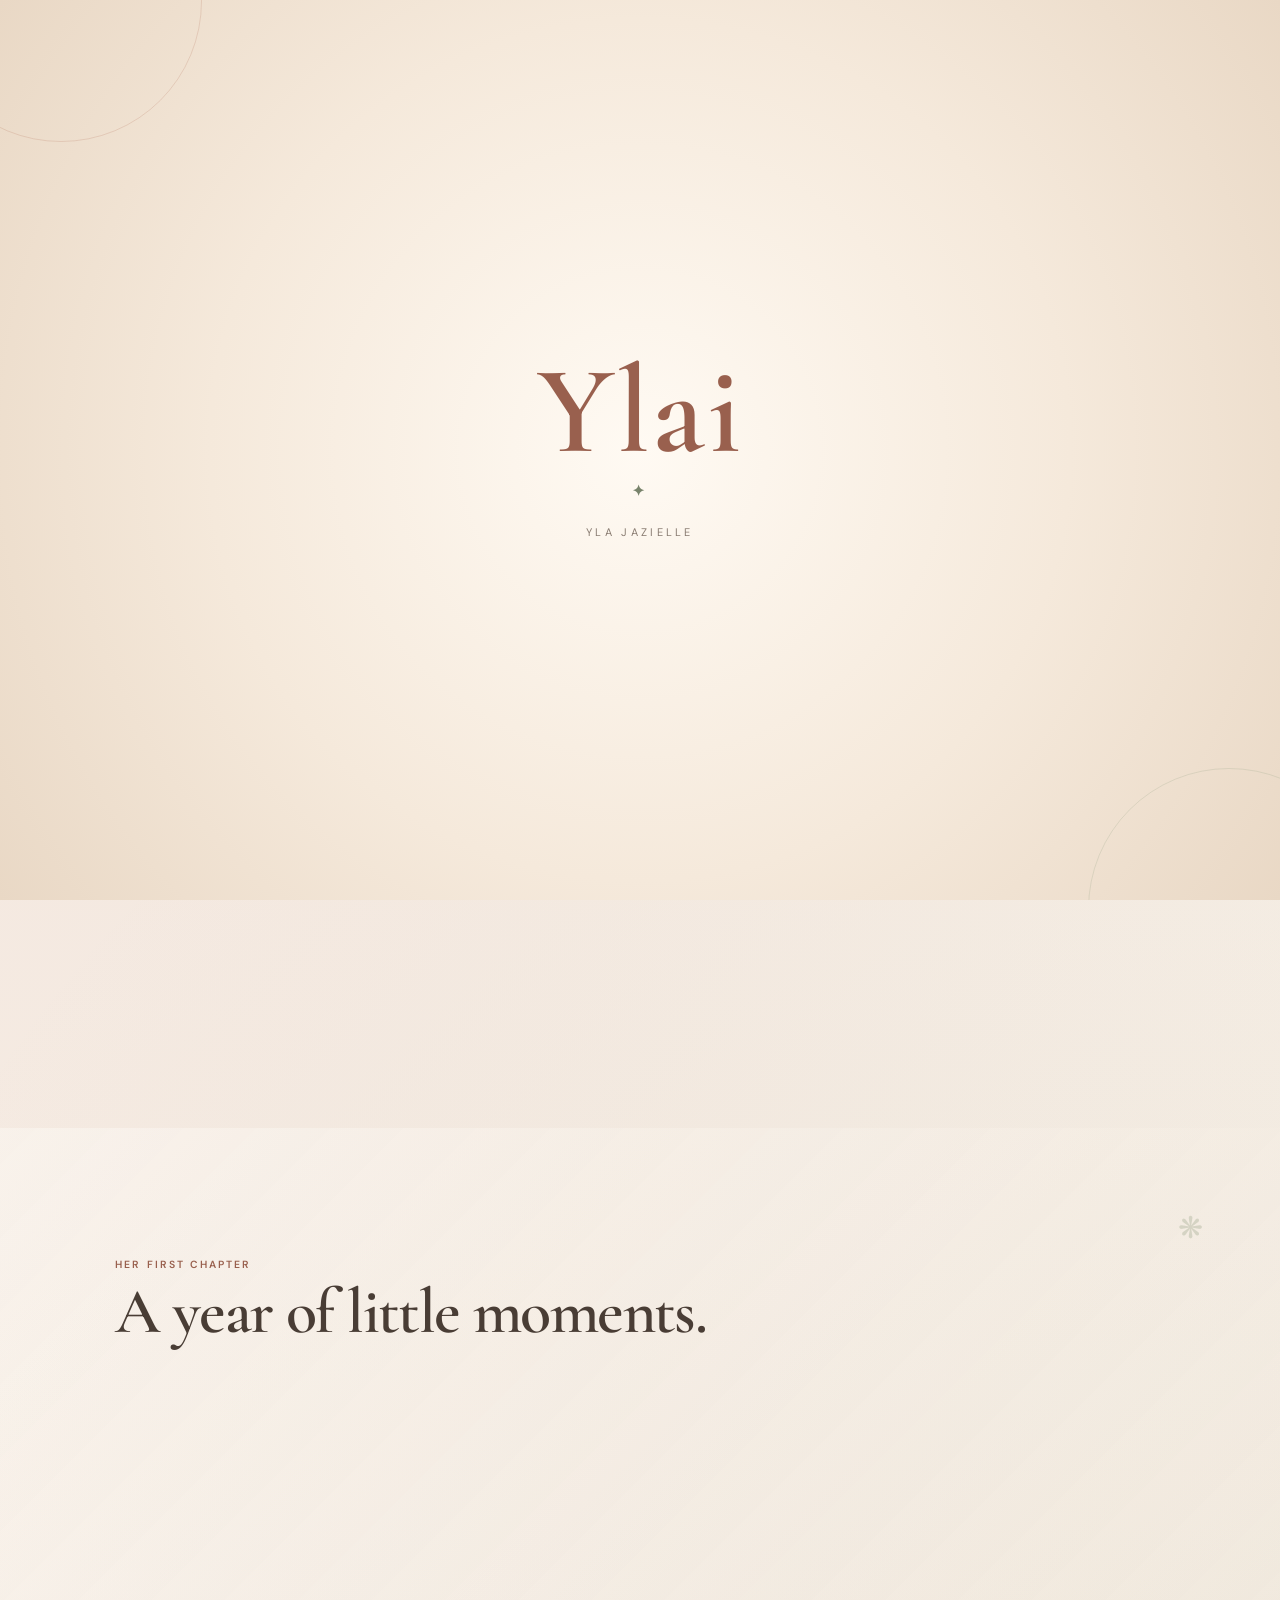
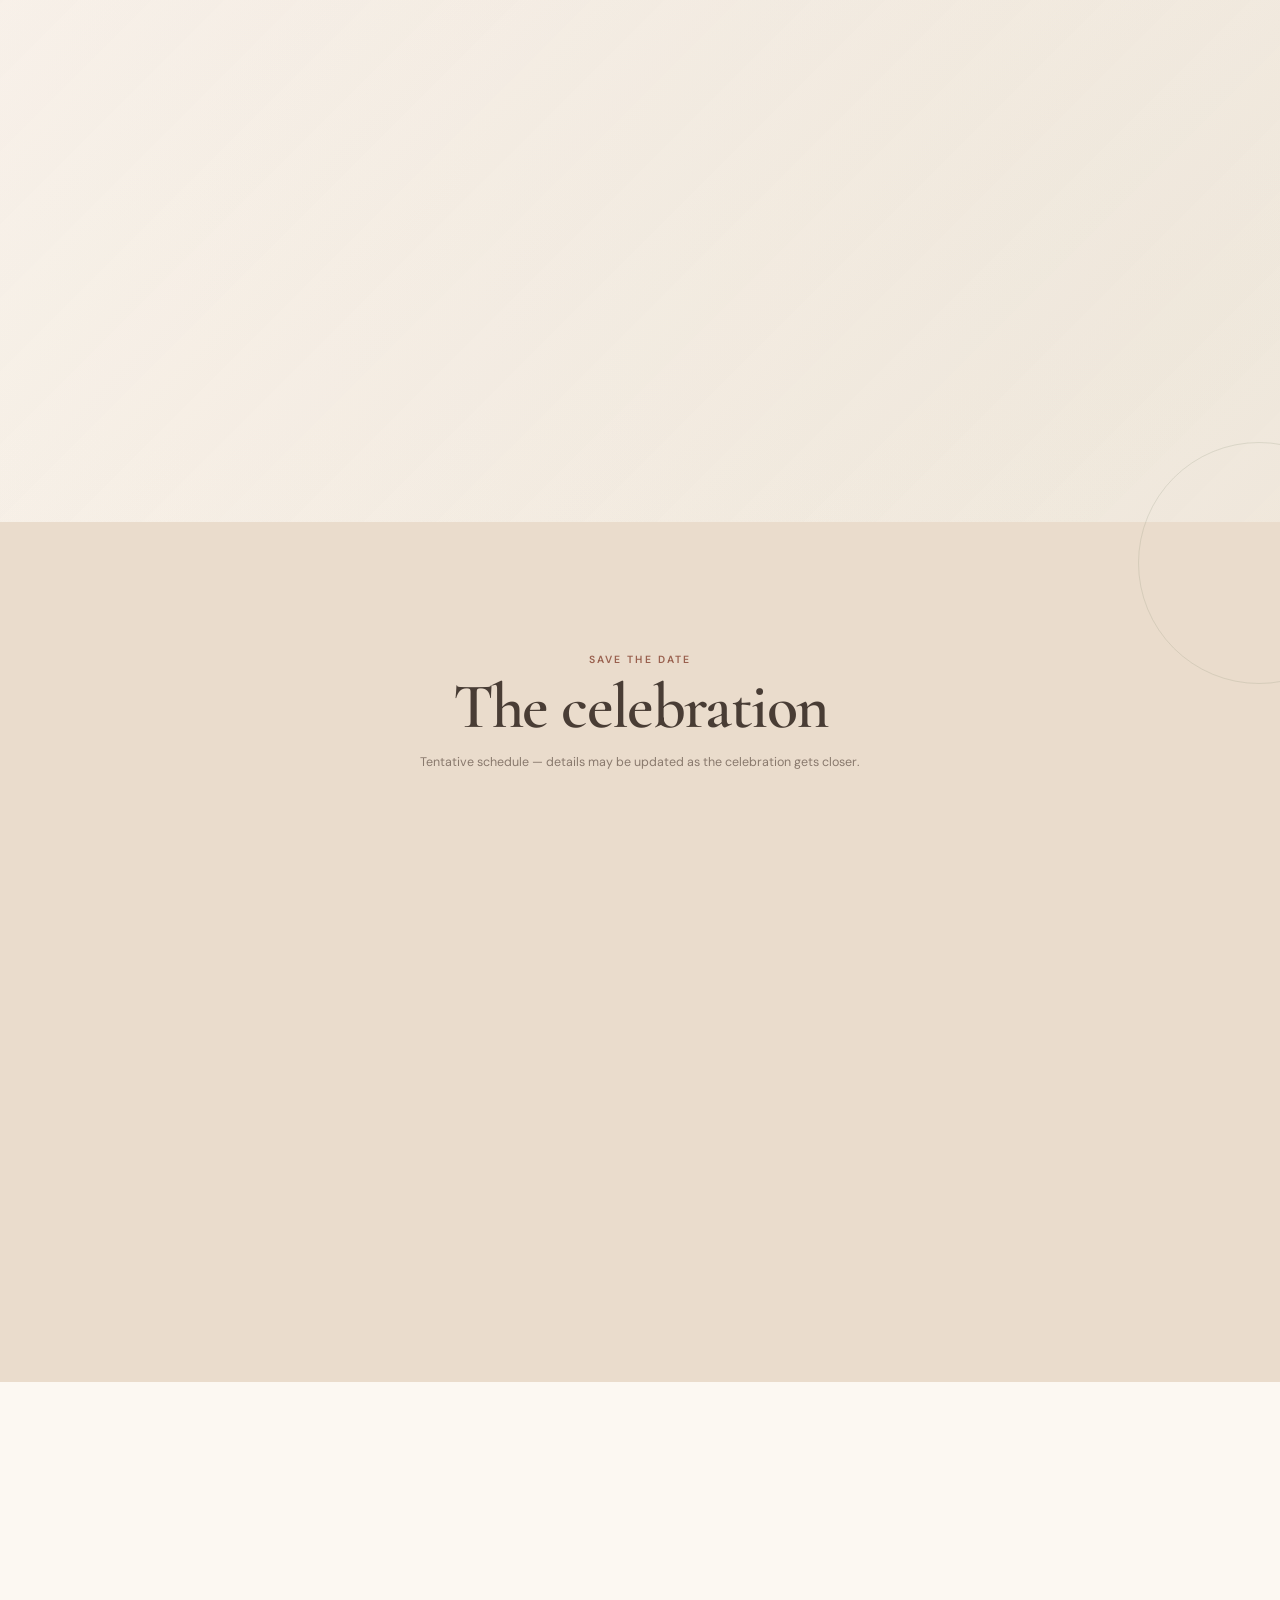
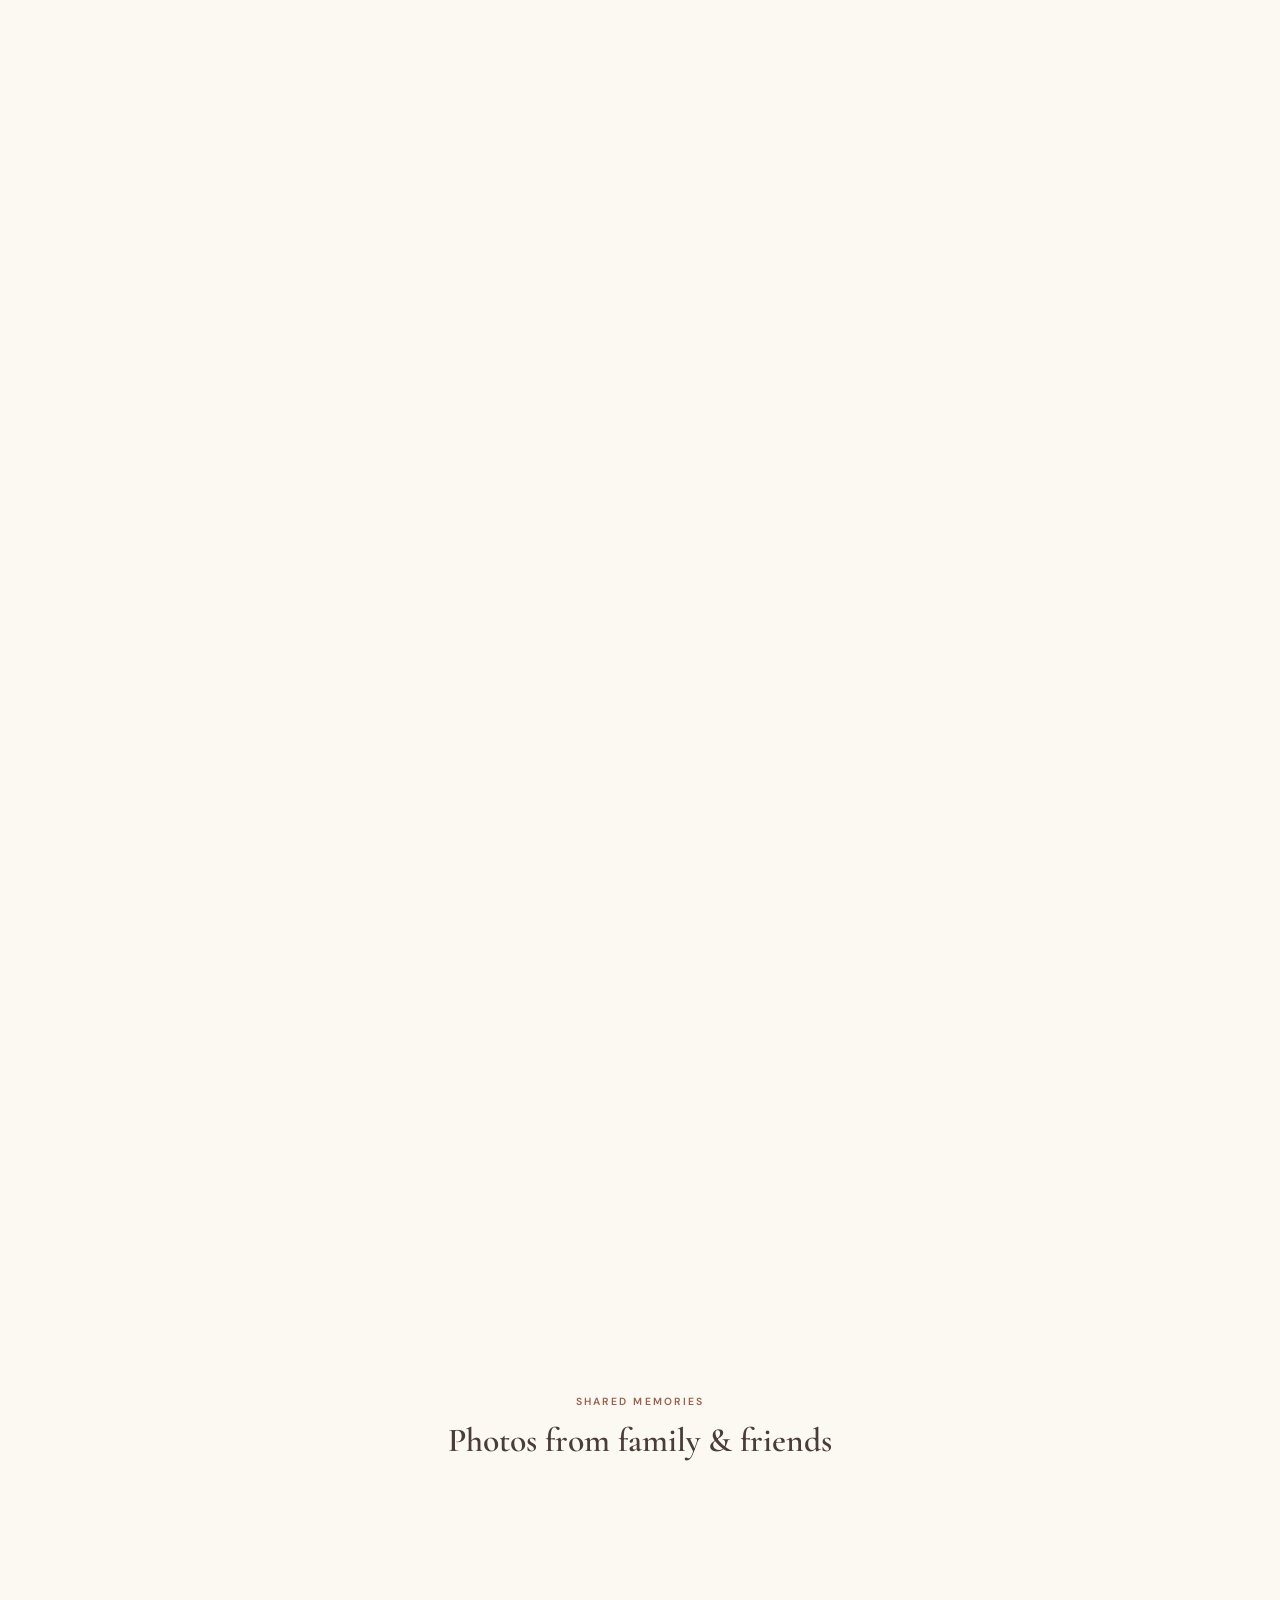
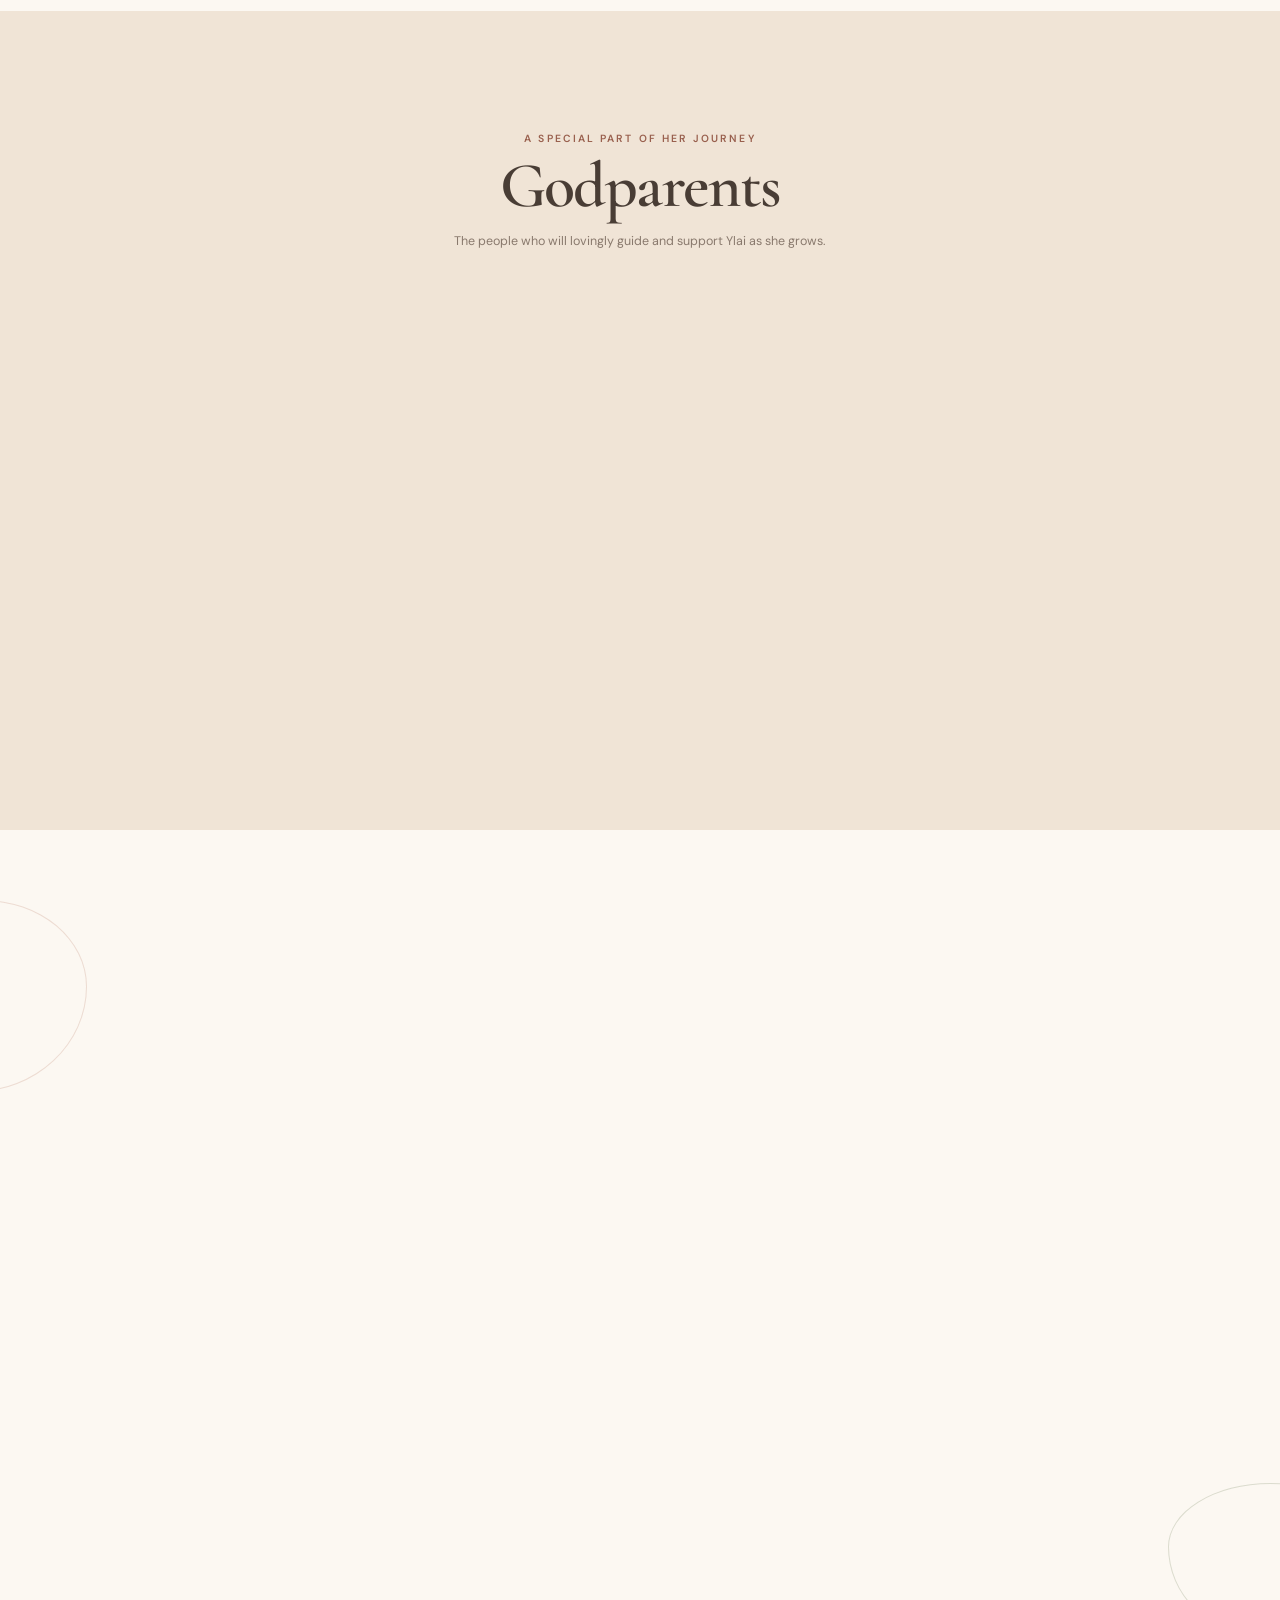
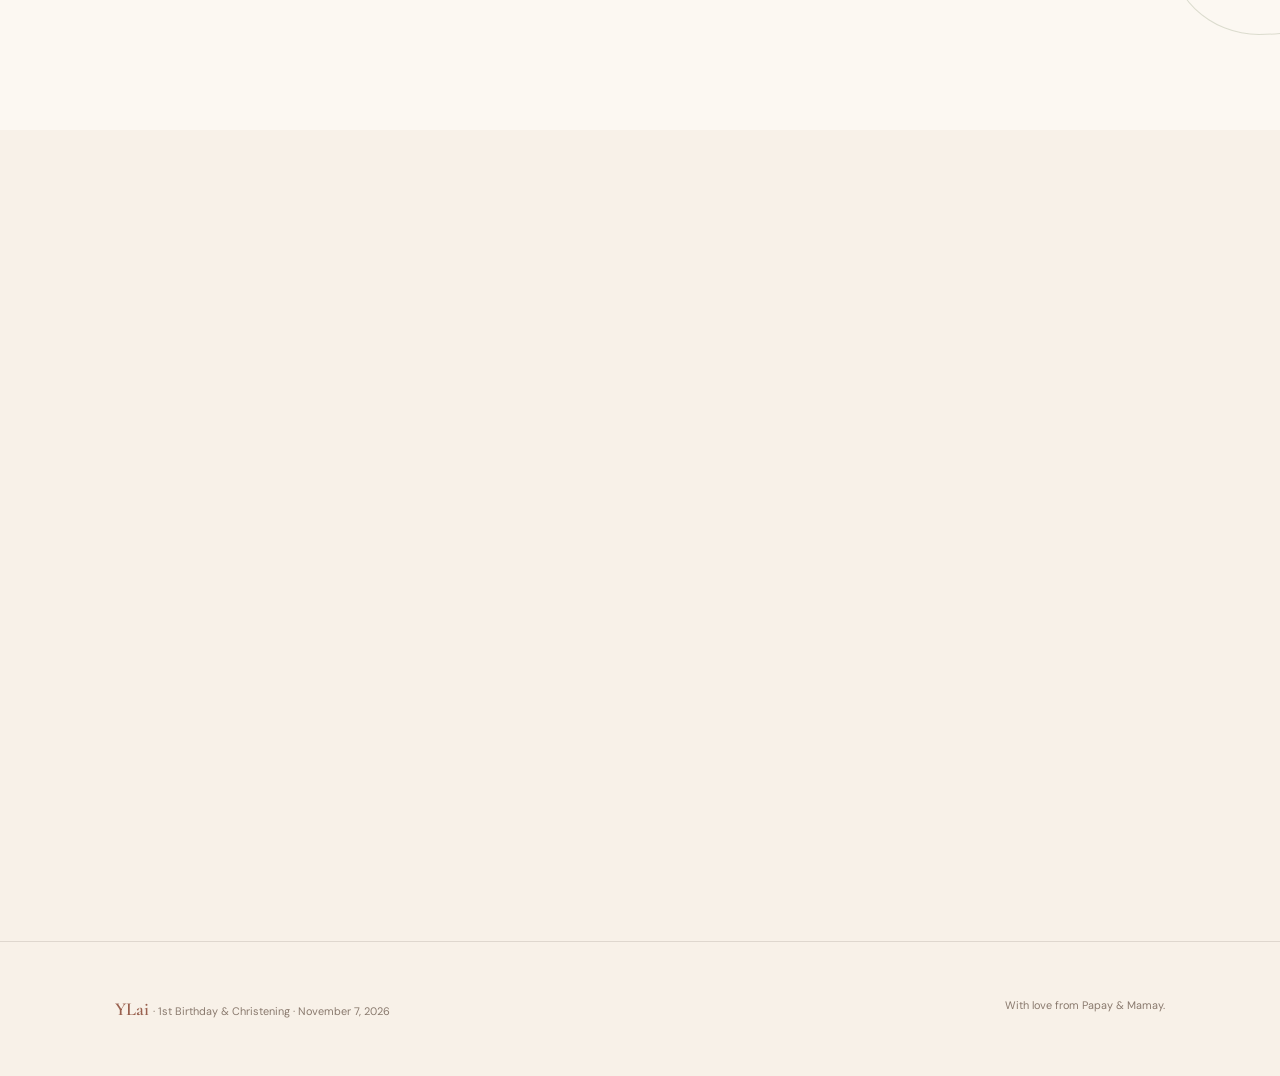
==== commit da8b02da: "Gifts section" ====
--- a/index.html
+++ b/index.html
@@ -1019,6 +1019,34 @@
       class="uploaded-gallery-grid"
     ></div>
 
+    <nav
+      id="uploadedGalleryPagination"
+      class="uploaded-gallery-pagination"
+      aria-label="Shared memories pages"
+      hidden
+    >
+      <button
+        id="uploadedGalleryPreviousPage"
+        type="button"
+        class="uploaded-gallery-page-button"
+      >
+        Previous
+      </button>
+
+      <p
+        id="uploadedGalleryPageInfo"
+        aria-live="polite"
+      ></p>
+
+      <button
+        id="uploadedGalleryNextPage"
+        type="button"
+        class="uploaded-gallery-page-button"
+      >
+        Next
+      </button>
+    </nav>
+
 
     <div
       id="galleryEmpty"
@@ -1032,6 +1060,77 @@
 
 
 </section>
+
+
+
+<!-- =========================================
+     UPLOADER NAME MODAL
+========================================= -->
+
+<div
+  id="uploaderNameModal"
+  class="uploader-name-modal"
+  hidden
+  aria-labelledby="uploaderNameTitle"
+  role="dialog"
+  aria-modal="true"
+>
+
+  <form
+    id="uploaderNameForm"
+    class="uploader-name-modal-box"
+  >
+
+    <button
+      id="uploaderNameClose"
+      type="button"
+      class="uploader-name-close"
+      aria-label="Close"
+    >
+      &times;
+    </button>
+
+    <p class="eyebrow">One last detail</p>
+
+    <h2 id="uploaderNameTitle">Who is sharing these memories?</h2>
+
+    <p>
+      Your name will appear below the photos you share with Ylai.
+    </p>
+
+    <label for="uploaderNameInput">
+      Your name
+    </label>
+
+    <input
+      id="uploaderNameInput"
+      type="text"
+      maxlength="80"
+      autocomplete="name"
+      placeholder="Enter your name"
+      required
+    >
+
+    <div class="uploader-name-actions">
+      <button
+        id="uploaderNameCancel"
+        type="button"
+        class="uploader-name-cancel"
+      >
+        Cancel
+      </button>
+
+      <button
+        type="submit"
+        class="button"
+      >
+        Continue to Upload
+      </button>
+    </div>
+
+  </form>
+
+</div>
 
 
 
@@ -1203,6 +1302,97 @@
 
 
 <!-- =========================================
+     GIFTS
+========================================= -->
+
+<section
+  id="gifts"
+  class="section gifts-section"
+>
+
+  <div class="section-heading centered gifts-heading reveal">
+
+    <p class="eyebrow">
+      A little note
+    </p>
+
+    <h2>
+      With Love for Ylai
+    </h2>
+
+    <p class="gifts-intro">
+      Your presence, prayers, and love are already the greatest gifts we could ask for as we celebrate Ylai's first birthday and christening.
+      For those who have been asking what Ylai might need, we've put together a few simple gift ideas.
+    </p>
+
+  </div>
+
+
+  <div class="gift-grid">
+
+    <article class="gift-card reveal">
+      <div class="gift-icon" aria-hidden="true">
+        <svg viewBox="0 0 48 48" fill="none" stroke="currentColor" stroke-width="1.7" stroke-linecap="round" stroke-linejoin="round">
+          <path d="M24 12c-5-4-12-3-16 1v25c4-4 11-5 16-1 5-4 12-3 16 1V13c-4-4-11-5-16-1Z" />
+          <path d="M24 12v25" />
+        </svg>
+      </div>
+      <h3>Books &amp; Stories</h3>
+      <span class="gift-divider"></span>
+      <p>Something she can enjoy as she grows — from bedtime stories to little books she can discover along the way.</p>
+    </article>
+
+    <article class="gift-card reveal reveal-delay-1">
+      <div class="gift-icon" aria-hidden="true">
+        <svg viewBox="0 0 48 48" fill="none" stroke="currentColor" stroke-width="1.7" stroke-linecap="round" stroke-linejoin="round">
+          <path d="M16 14c3 4 13 4 16 0" />
+          <path d="M24 18v6" />
+          <path d="m19 22-7 5 5 5v9h14v-9l5-5-7-5" />
+          <path d="M21 29h6" />
+        </svg>
+      </div>
+      <h3>Clothes</h3>
+      <span class="gift-divider"></span>
+      <p>Comfy little outfits for her everyday adventures and the many memories still waiting to be made.</p>
+    </article>
+
+    <article class="gift-card reveal reveal-delay-2">
+      <div class="gift-icon" aria-hidden="true">
+        <svg viewBox="0 0 48 48" fill="none" stroke="currentColor" stroke-width="1.7" stroke-linecap="round" stroke-linejoin="round">
+          <path d="M10 22h28v18H10zM8 16h32v6H8z" />
+          <path d="M24 16v24M24 16c-6-1-8-5-6-7 3-2 6 2 6 7Zm0 0c6-1 8-5 6-7-3-2-6 2-6 7Z" />
+        </svg>
+      </div>
+      <h3>Toys &amp; Keepsakes</h3>
+      <span class="gift-divider"></span>
+      <p>Something fun to play with or a little treasure she can keep to remember this special milestone.</p>
+    </article>
+
+    <article class="gift-card reveal reveal-delay-3">
+      <div class="gift-icon" aria-hidden="true">
+        <svg viewBox="0 0 48 48" fill="none" stroke="currentColor" stroke-width="1.7" stroke-linecap="round" stroke-linejoin="round">
+          <path d="M24 39s-13-7-13-17c0-8 10-9 13-3 3-6 13-5 13 3 0 10-13 17-13 17Z" />
+          <path d="M24 16v13M19 24h10" />
+        </svg>
+      </div>
+      <h3>For Ylai's Future</h3>
+      <span class="gift-divider"></span>
+      <p>A little blessing she can save for the adventures, dreams, and milestones waiting ahead.</p>
+    </article>
+
+  </div>
+
+
+  <p class="gifts-closing reveal reveal-delay-4">
+    <em>No gifts are ever required.</em>
+    <span>Having you share this special day with our family is already more than enough.</span>
+  </p>
+
+</section>
+
+
+
+<!-- =========================================
      RSVP
 ========================================= -->
 
@@ -1464,1044 +1654,10 @@
 
 
 <!-- =========================================
-     SUPABASE CONFIG
-========================================= -->
-
-<script>
-
-  const GALLERY_SUPABASE_URL =
-    "https://liajjeatukvkjzolorrq.supabase.co";
-
-  const GALLERY_SUPABASE_ANON_KEY =
-    "sb_publishable_VvJ0ElfDbH4jtbP8BbLXiQ_LDHvRUEi";
-
-
-  const gallerySupabase =
-    window.supabase.createClient(
-      GALLERY_SUPABASE_URL,
-      GALLERY_SUPABASE_ANON_KEY
-    );
-
-
-  window.gallerySupabase =
-    gallerySupabase;
-
-</script>
-
-
-
-<!-- =========================================
-     RSVP COMPANION LOGIC
-========================================= -->
-
-<script>
-
-  document.addEventListener("DOMContentLoaded", function () {
-
-    const attendance =
-      document.getElementById("attendance");
-
-    const companion =
-      document.getElementById("companion");
-
-    const companionNote =
-      document.getElementById("companionNote");
-
-
-    function updateCompanionState() {
-
-      if (attendance.value === "declined") {
-
-        companion.disabled = true;
-
-        companion.value = "0";
-
-        if (companionNote) {
-          companionNote.style.opacity = "0.5";
-        }
-
-      } else {
-
-        companion.disabled = false;
-
-        if (companionNote) {
-          companionNote.style.opacity = "1";
-        }
-
-      }
-
-    }
-
-
-    updateCompanionState();
-
-
-    attendance.addEventListener(
-      "change",
-      updateCompanionState
-    );
-
-  });
-
-</script>
-
-
-
-<!-- =========================================
-     GALLERY UPLOAD LOGIC
-========================================= -->
-
-<script>
-
-  document.addEventListener(
-    "DOMContentLoaded",
-    function () {
-
-
-      const fileInput =
-        document.getElementById(
-          "galleryFileInput"
-        );
-
-
-      const preview =
-        document.getElementById(
-          "galleryPreview"
-        );
-
-
-      const uploadButton =
-        document.getElementById(
-          "galleryUploadButton"
-        );
-
-
-      const clearButton =
-        document.getElementById(
-          "galleryClearButton"
-        );
-
-
-      const status =
-        document.getElementById(
-          "galleryUploadStatus"
-        );
-
-
-      const uploadedGrid =
-        document.getElementById(
-          "uploadedGalleryGrid"
-        );
-
-
-      const galleryEmpty =
-        document.getElementById(
-          "galleryEmpty"
-        );
-
-
-      let selectedFiles = [];
-
-
-      /*
-       * ========================================
-       * SETTINGS
-       * ========================================
-       */
-
-      const MAX_FILES_PER_SELECTION = 20;
-
-      const MAX_FILE_SIZE = 5 * 1024 * 1024;
-
-      const MAX_IMAGE_WIDTH = 2200;
-
-      const JPEG_QUALITY = 0.82;
-
-
-      /*
-       * ========================================
-       * STATUS
-       * ========================================
-       */
-
-      function setStatus(
-        message,
-        type = ""
-      ) {
-
-        status.textContent = message;
-
-        status.className =
-          "gallery-upload-status " + type;
-
-      }
-
-
-      /*
-       * ========================================
-       * FILE SELECTION
-       * ========================================
-       */
-
-      fileInput.addEventListener(
-        "change",
-        function () {
-
-          const files =
-            Array.from(
-              fileInput.files || []
-            );
-
-
-          if (!files.length) {
-            return;
-          }
-
-
-          const remainingSlots =
-            MAX_FILES_PER_SELECTION -
-            selectedFiles.length;
-
-
-          if (remainingSlots <= 0) {
-
-            setStatus(
-              "You can select up to " +
-              MAX_FILES_PER_SELECTION +
-              " photos at a time.",
-              "error"
-            );
-
-            fileInput.value = "";
-
-            return;
-          }
-
-
-          const filesToAdd =
-            files.slice(
-              0,
-              remainingSlots
-            );
-
-
-          let rejected = 0;
-
-
-          filesToAdd.forEach(
-            function (file) {
-
-              const validType =
-                [
-                  "image/jpeg",
-                  "image/png",
-                  "image/webp"
-                ].includes(
-                  file.type
-                );
-
-
-              if (!validType) {
-                rejected++;
-                return;
-              }
-
-
-              if (
-                file.size >
-                MAX_FILE_SIZE
-              ) {
-                rejected++;
-                return;
-              }
-
-
-              selectedFiles.push(file);
-
-            }
-          );
-
-
-          fileInput.value = "";
-
-
-          renderPreview();
-
-
-          if (selectedFiles.length) {
-
-            uploadButton.disabled = false;
-
-            clearButton.hidden = false;
-
-            let message =
-              selectedFiles.length +
-              " photo";
-
-            if (
-              selectedFiles.length !== 1
-            ) {
-              message += "s";
-            }
-
-            message += " selected";
-
-
-            if (rejected) {
-
-              message +=
-                ". " +
-                rejected +
-                " file(s) skipped.";
-
-            }
-
-
-            setStatus(message);
-
-          } else {
-
-            uploadButton.disabled = true;
-
-            clearButton.hidden = true;
-
-            setStatus(
-              "No valid photos selected.",
-              "error"
-            );
-
-          }
-
-        }
-      );
-
-
-      /*
-       * ========================================
-       * RENDER PREVIEW
-       * ========================================
-       */
-
-      function renderPreview() {
-
-        preview.innerHTML = "";
-
-
-        selectedFiles.forEach(
-          function (file, index) {
-
-            const wrapper =
-              document.createElement(
-                "div"
-              );
-
-            wrapper.className =
-              "gallery-preview-item";
-
-
-            const image =
-              document.createElement(
-                "img"
-              );
-
-            image.alt =
-              file.name;
-
-
-            const reader =
-              new FileReader();
-
-
-            reader.onload =
-              function (event) {
-
-                image.src =
-                  event.target.result;
-
-              };
-
-
-            reader.readAsDataURL(file);
-
-
-            const removeButton =
-              document.createElement(
-                "button"
-              );
-
-            removeButton.type =
-              "button";
-
-            removeButton.className =
-              "gallery-preview-remove";
-
-            removeButton.innerHTML =
-              "×";
-
-            removeButton.setAttribute(
-              "aria-label",
-              "Remove " + file.name
-            );
-
-
-            removeButton.addEventListener(
-              "click",
-              function () {
-
-                selectedFiles.splice(
-                  index,
-                  1
-                );
-
-                renderPreview();
-
-
-                if (
-                  selectedFiles.length === 0
-                ) {
-
-                  uploadButton.disabled =
-                    true;
-
-                  clearButton.hidden =
-                    true;
-
-                  setStatus("");
-
-                }
-
-              }
-            );
-
-
-            wrapper.appendChild(image);
-
-            wrapper.appendChild(
-              removeButton
-            );
-
-            preview.appendChild(
-              wrapper
-            );
-
-          }
-        );
-
-      }
-
-
-      /*
-       * ========================================
-       * CLEAR SELECTION
-       * ========================================
-       */
-
-      clearButton.addEventListener(
-        "click",
-        function () {
-
-          selectedFiles = [];
-
-          fileInput.value = "";
-
-          preview.innerHTML = "";
-
-          uploadButton.disabled = true;
-
-          clearButton.hidden = true;
-
-          setStatus("");
-
-        }
-      );
-
-
-      /*
-       * ========================================
-       * COMPRESS IMAGE
-       * ========================================
-       */
-
-      async function compressImage(file) {
-
-        return new Promise(
-          function (resolve, reject) {
-
-            const reader =
-              new FileReader();
-
-
-            reader.onerror =
-              function () {
-
-                reject(
-                  new Error(
-                    "Could not read image."
-                  )
-                );
-
-              };
-
-
-            reader.onload =
-              function (event) {
-
-                const image =
-                  new Image();
-
-
-                image.onerror =
-                  function () {
-
-                    reject(
-                      new Error(
-                        "Could not process image."
-                      )
-                    );
-
-                  };
-
-
-                image.onload =
-                  function () {
-
-                    let width =
-                      image.width;
-
-                    let height =
-                      image.height;
-
-
-                    if (
-                      width >
-                      MAX_IMAGE_WIDTH
-                    ) {
-
-                      const ratio =
-                        MAX_IMAGE_WIDTH /
-                        width;
-
-                      width =
-                        MAX_IMAGE_WIDTH;
-
-                      height =
-                        Math.round(
-                          height * ratio
-                        );
-
-                    }
-
-
-                    const canvas =
-                      document.createElement(
-                        "canvas"
-                      );
-
-
-                    canvas.width =
-                      width;
-
-                    canvas.height =
-                      height;
-
-
-                    const context =
-                      canvas.getContext(
-                        "2d"
-                      );
-
-
-                    context.drawImage(
-                      image,
-                      0,
-                      0,
-                      width,
-                      height
-                    );
-
-
-                    canvas.toBlob(
-                      function (blob) {
-
-                        if (!blob) {
-
-                          reject(
-                            new Error(
-                              "Image compression failed."
-                            )
-                          );
-
-                          return;
-
-                        }
-
-
-                        resolve(blob);
-
-                      },
-                      "image/jpeg",
-                      JPEG_QUALITY
-                    );
-
-                  };
-
-
-                image.src =
-                  event.target.result;
-
-              };
-
-
-            reader.readAsDataURL(file);
-
-          }
-        );
-
-      }
-
-
-      /*
-       * ========================================
-       * CREATE SAFE FILE NAME
-       * ========================================
-       */
-
-      function createFileName() {
-
-        const timestamp =
-          Date.now();
-
-        const random =
-          Math.random()
-            .toString(36)
-            .substring(2, 10);
-
-
-        return (
-          "ylai_" +
-          timestamp +
-          "_" +
-          random +
-          ".jpg"
-        );
-
-      }
-
-
-      /*
-       * ========================================
-       * UPLOAD PHOTOS
-       * ========================================
-       */
-
-      uploadButton.addEventListener(
-        "click",
-        async function () {
-
-
-          if (
-            !selectedFiles.length
-          ) {
-            return;
-          }
-
-
-          uploadButton.disabled =
-            true;
-
-          clearButton.disabled =
-            true;
-
-
-          const total =
-            selectedFiles.length;
-
-
-          let successful =
-            0;
-
-
-          let failed =
-            0;
-
-
-          setStatus(
-            "Preparing photos..."
-          );
-
-
-          for (
-            let i = 0;
-            i < selectedFiles.length;
-            i++
-          ) {
-
-
-            const originalFile =
-              selectedFiles[i];
-
-
-            try {
-
-
-              setStatus(
-                "Preparing photo " +
-                (i + 1) +
-                " of " +
-                total +
-                "..."
-              );
-
-
-              const compressedBlob =
-                await compressImage(
-                  originalFile
-                );
-
-
-              const fileName =
-                createFileName();
-
-
-              const storagePath =
-                "photos/" +
-                fileName;
-
-
-              setStatus(
-                "Uploading photo " +
-                (i + 1) +
-                " of " +
-                total +
-                "..."
-              );
-
-
-              const {
-                error: uploadError
-              } =
-                await gallerySupabase
-                  .storage
-                  .from("gallery")
-                  .upload(
-                    storagePath,
-                    compressedBlob,
-                    {
-                      contentType:
-                        "image/jpeg",
-
-                      cacheControl:
-                        "31536000",
-
-                      upsert:
-                        false
-                    }
-                  );
-
-
-              if (uploadError) {
-                throw uploadError;
-              }
-
-
-              const {
-                error: databaseError
-              } =
-                await gallerySupabase
-                  .from(
-                    "gallery_photos"
-                  )
-                  .insert({
-
-                    file_name:
-                      originalFile.name,
-
-                    storage_path:
-                      storagePath,
-
-                    caption:
-                      "A special memory with Ylai",
-
-                    uploaded_by:
-                      "Guest",
-
-                    approved:
-                      true
-
-                  });
-
-
-              if (databaseError) {
-
-                await gallerySupabase
-                  .storage
-                  .from("gallery")
-                  .remove([
-                    storagePath
-                  ]);
-
-                throw databaseError;
-
-              }
-
-
-              successful++;
-
-
-            } catch (error) {
-
-              console.error(
-                "Gallery upload error:",
-                error
-              );
-
-              failed++;
-
-            }
-
-          }
-
-
-          selectedFiles = [];
-
-          fileInput.value = "";
-
-          preview.innerHTML = "";
-
-          clearButton.hidden =
-            true;
-
-          clearButton.disabled =
-            false;
-
-          uploadButton.disabled =
-            true;
-
-
-          if (failed === 0) {
-
-            setStatus(
-              successful +
-              " photo" +
-              (
-                successful !== 1
-                  ? "s"
-                  : ""
-              ) +
-              " uploaded successfully.",
-              "success"
-            );
-
-          } else {
-
-            setStatus(
-              successful +
-              " uploaded, " +
-              failed +
-              " failed.",
-              "error"
-            );
-
-          }
-
-
-          await loadUploadedGallery();
-
-        }
-      );
-
-
-      /*
-       * ========================================
-       * LOAD UPLOADED GALLERY
-       * ========================================
-       */
-
-      async function loadUploadedGallery() {
-
-        uploadedGrid.innerHTML = "";
-
-
-        const {
-          data,
-          error
-        } =
-          await gallerySupabase
-            .from(
-              "gallery_photos"
-            )
-            .select(
-              "id,file_name,storage_path,caption,created_at"
-            )
-            .eq(
-              "approved",
-              true
-            )
-            .order(
-              "created_at",
-              {
-                ascending: false
-              }
-            );
-
-
-        if (error) {
-
-          console.error(
-            "Gallery loading error:",
-            error
-          );
-
-          galleryEmpty.hidden =
-            false;
-
-          galleryEmpty.textContent =
-            "Unable to load shared photos.";
-
-          return;
-
-        }
-
-
-        if (
-          !data ||
-          data.length === 0
-        ) {
-
-          galleryEmpty.hidden =
-            false;
-
-          return;
-
-        }
-
-
-        galleryEmpty.hidden =
-          true;
-
-
-        data.forEach(
-          function (photo) {
-
-
-            const {
-              data: publicUrlData
-            } =
-              gallerySupabase
-                .storage
-                .from("gallery")
-                .getPublicUrl(
-                  photo.storage_path
-                );
-
-
-            const imageUrl =
-              publicUrlData.publicUrl;
-
-
-            const figure =
-              document.createElement(
-                "figure"
-              );
-
-            figure.className =
-              "uploaded-gallery-item";
-
-
-            const button =
-              document.createElement(
-                "button"
-              );
-
-            button.type =
-              "button";
-
-
-            button.setAttribute(
-              "aria-label",
-              "View shared photo"
-            );
-
-
-            button.addEventListener(
-              "click",
-              function () {
-
-                openPhoto(
-                  imageUrl,
-                  photo.caption ||
-                  "A special memory with Ylai."
-                );
-
-              }
-            );
-
-
-            const image =
-              document.createElement(
-                "img"
-              );
-
-            image.src =
-              imageUrl;
-
-            image.alt =
-              photo.caption ||
-              "Shared photo with Ylai";
-
-            image.loading =
-              "lazy";
-
-
-            const zoomIcon =
-              document.createElement(
-                "span"
-              );
-
-            zoomIcon.className =
-              "zoom-icon";
-
-            zoomIcon.textContent =
-              "+";
-
-
-            button.appendChild(
-              image
-            );
-
-            button.appendChild(
-              zoomIcon
-            );
-
-
-            figure.appendChild(
-              button
-            );
-
-
-            uploadedGrid.appendChild(
-              figure
-            );
-
-          }
-        );
-
-      }
-
-
-      /*
-       * ========================================
-       * INITIAL LOAD
-       * ========================================
-       */
-
-      loadUploadedGallery();
-
-
-    }
-  );
-
-</script>
+     GALLERY CONFIGURATION AND LOGIC
+========================================= -->
+
+<script src="gallery.js"></script>
 
 
 
@@ -2514,4 +1670,4 @@
 
 </body>
 
-</html>+</html>
--- a/style.css
+++ b/style.css
@@ -2202,6 +2202,103 @@
 
 
 /* =========================================================
+   UPLOADER NAME MODAL
+========================================================= */
+
+.uploader-name-modal {
+  position: fixed;
+  inset: 0;
+  z-index: 10001;
+  display: grid;
+  place-items: center;
+  padding: 24px;
+  background: rgba(57,45,38,.62);
+  backdrop-filter: blur(7px);
+}
+
+.uploader-name-modal[hidden] {
+  display: none;
+}
+
+.uploader-name-modal-box {
+  position: relative;
+  width: min(460px, 100%);
+  padding: 52px 42px 40px;
+  border-radius: 12px 55px 12px 55px;
+  background: var(--paper-light);
+  box-shadow: 0 25px 80px rgba(57,45,38,.25);
+  animation: uploaderNameModalUp .35s cubic-bezier(.22,1,.36,1);
+}
+
+.uploader-name-modal-box h2 {
+  margin: 0 0 12px;
+  font-size: clamp(2.2rem, 6vw, 3.2rem);
+  line-height: .95;
+}
+
+.uploader-name-modal-box > p:not(.eyebrow) {
+  margin: 0 0 25px;
+  color: var(--muted);
+  line-height: 1.7;
+}
+
+.uploader-name-modal-box label {
+  display: block;
+}
+
+.uploader-name-close {
+  position: absolute;
+  top: 14px;
+  right: 17px;
+  width: 36px;
+  height: 36px;
+  padding: 0;
+  border: 0;
+  background: transparent;
+  color: var(--muted);
+  font-size: 1.8rem;
+  cursor: pointer;
+}
+
+.uploader-name-close:hover {
+  color: var(--terracotta-dark);
+}
+
+.uploader-name-actions {
+  display: flex;
+  justify-content: flex-end;
+  align-items: center;
+  gap: 12px;
+  margin-top: 24px;
+}
+
+.uploader-name-cancel {
+  padding: 11px 8px;
+  border: 0;
+  background: transparent;
+  color: var(--muted);
+  font: .85rem "DM Sans", sans-serif;
+  cursor: pointer;
+}
+
+.uploader-name-cancel:hover {
+  color: var(--terracotta-dark);
+}
+
+@keyframes uploaderNameModalUp {
+  from {
+    opacity: 0;
+    transform: translateY(20px) scale(.97);
+  }
+
+  to {
+    opacity: 1;
+    transform: translateY(0) scale(1);
+  }
+}
+
+
+/* =========================================================
    UPLOADED GALLERY
 ========================================================= */
 
@@ -2234,69 +2331,63 @@
 
 .uploaded-gallery-item {
   position: relative;
-
+  margin: 0;
   overflow: hidden;
-
-  border-radius:
-    8px 38px 8px 38px;
-
-  min-height: 220px;
-
-  box-shadow:
-    var(--shadow-soft);
+  border-radius: 8px 38px 8px 38px;
+  background: var(--paper-light);
+  box-shadow: var(--shadow-soft);
 }
 
 .uploaded-gallery-item:nth-child(even) {
-  border-radius:
-    38px 8px 38px 8px;
+  border-radius: 38px 8px 38px 8px;
 }
 
 .uploaded-gallery-item button {
+  position: relative;
   display: block;
-
   width: 100%;
-  height: 100%;
-
+  height: auto;
   padding: 0;
-
   border: 0;
-
   background: transparent;
-
   cursor: pointer;
+  overflow: hidden;
 }
 
 .uploaded-gallery-item img {
   display: block;
-
   width: 100%;
-
   height: 280px;
-
   object-fit: cover;
-
-  transition:
-    transform .35s ease;
+  transition: transform .35s ease;
 }
 
 .uploaded-gallery-item button:hover img {
-  transform:
-    scale(1.035);
+  transform: scale(1.035);
 }
 
 .uploaded-gallery-item .zoom-icon {
   opacity: 1;
-
-  transform:
-    scale(.9);
-
+  transform: scale(.9);
   right: 12px;
   bottom: 12px;
-
   top: auto;
-
-  background:
-    rgba(255,253,249,.92);
+  background: rgba(255,253,249,.92);
+}
+
+.uploaded-gallery-item .uploaded-by {
+  display: block !important;
+  width: 100%;
+  margin: 0;
+  padding: 10px 12px 12px;
+  text-align: center;
+  font-family: "DM Sans", sans-serif;
+  font-size: .78rem;
+  font-weight: 500;
+  line-height: 1.4;
+  color: var(--ink-soft);
+  letter-spacing: .02em;
+  background: var(--paper-light);
 }
 
 .gallery-empty {
@@ -2306,6 +2397,49 @@
 
   color:
     var(--muted);
+}
+
+.uploaded-gallery-pagination {
+  display: flex;
+  align-items: center;
+  justify-content: center;
+  flex-wrap: wrap;
+  gap: 14px;
+  margin-top: 28px;
+}
+
+.uploaded-gallery-pagination[hidden] {
+  display: none;
+}
+
+.uploaded-gallery-pagination p {
+  min-width: 150px;
+  margin: 0;
+  color: var(--muted);
+  text-align: center;
+  font-family: "DM Sans", sans-serif;
+  font-size: .78rem;
+}
+
+.uploaded-gallery-page-button {
+  min-width: 88px;
+  padding: 10px 14px;
+  border: 1px solid rgba(73,61,53,.16);
+  border-radius: 999px;
+  background: rgba(255,253,249,.82);
+  color: var(--ink-soft);
+  font: .78rem "DM Sans", sans-serif;
+  cursor: pointer;
+}
+
+.uploaded-gallery-page-button:hover:not(:disabled) {
+  background: var(--paper-light);
+  color: var(--terracotta-dark);
+}
+
+.uploaded-gallery-page-button:disabled {
+  opacity: .45;
+  cursor: not-allowed;
 }
 
 
@@ -3402,6 +3536,14 @@
       190px;
   }
 
+  .uploaded-gallery-item .uploaded-by {
+    padding:
+      9px 8px 11px;
+
+    font-size:
+      .70rem;
+  }
+
 
   /* PHOTO VIEWER */
 
@@ -3548,6 +3690,14 @@
   .uploaded-gallery-item img {
     height:
       165px;
+  }
+
+  .uploaded-gallery-item .uploaded-by {
+    padding:
+      8px 6px 10px;
+
+    font-size:
+      .66rem;
   }
 
   .rsvp-modal-box {
@@ -3646,6 +3796,202 @@
 
 
 /* =========================================================
+   GIFTS
+========================================================= */
+
+.gifts-section {
+  overflow: hidden;
+  background: var(--paper-light);
+}
+
+.gifts-section::before,
+.gifts-section::after {
+  content: "";
+  position: absolute;
+  z-index: 0;
+  width: 190px;
+  height: 190px;
+  border: 1px solid rgba(184, 121, 97, .22);
+  border-radius: 46% 54% 59% 41% / 42% 45% 55% 58%;
+  pointer-events: none;
+}
+
+.gifts-section::before {
+  top: 70px;
+  left: -105px;
+}
+
+.gifts-section::after {
+  right: -110px;
+  bottom: 95px;
+  width: 220px;
+  height: 150px;
+  border-color: rgba(157, 167, 139, .35);
+}
+
+.gifts-section > * {
+  position: relative;
+  z-index: 1;
+}
+
+.gifts-heading {
+  max-width: 700px;
+}
+
+.gifts-intro {
+  max-width: 620px;
+  margin: 20px auto 0;
+  color: var(--muted);
+  font-size: .9rem;
+  line-height: 1.85;
+}
+
+.gifts-intro + * {
+  margin-top: 0;
+}
+
+.gift-grid {
+  display: grid;
+  grid-template-columns: repeat(4, minmax(0, 1fr));
+  gap: 20px;
+  max-width: 1180px;
+  margin: 0 auto;
+}
+
+.gift-card.reveal {
+  min-height: 285px;
+  padding: 38px 27px 32px;
+  border: 1px solid rgba(73, 61, 53, .12);
+  border-radius: 9px 42px 9px 42px;
+  background: rgba(255, 253, 249, .76);
+  box-shadow: var(--shadow-soft);
+  text-align: center;
+  transition: opacity .72s cubic-bezier(.22, 1, .36, 1), transform .72s cubic-bezier(.22, 1, .36, 1), box-shadow .3s ease, border-color .3s ease;
+}
+
+.gift-card:nth-child(even) {
+  border-radius: 42px 9px 42px 9px;
+}
+
+@media (prefers-reduced-motion: no-preference) {
+  .gift-card.reveal.visible:hover {
+    transform: translateY(-6px);
+    border-color: rgba(184, 121, 97, .38);
+    box-shadow: var(--shadow);
+  }
+}
+
+.gift-icon {
+  width: 52px;
+  height: 52px;
+  display: grid;
+  place-items: center;
+  margin: 0 auto 22px;
+  border: 1px solid rgba(184, 121, 97, .3);
+  border-radius: 50%;
+  color: var(--terracotta-dark);
+  background: rgba(238, 224, 208, .44);
+  transition: transform .3s ease;
+}
+
+.gift-icon svg {
+  width: 28px;
+  height: 28px;
+}
+
+@media (prefers-reduced-motion: no-preference) {
+  .gift-card:hover .gift-icon {
+    transform: translateY(-2px) scale(1.04);
+  }
+}
+
+.gift-card h3 {
+  margin: 0;
+  font: 600 1.45rem/1.15 "Cormorant Garamond", serif;
+  color: var(--ink);
+}
+
+.gift-divider {
+  display: block;
+  width: 34px;
+  height: 1px;
+  margin: 16px auto;
+  background: var(--terracotta);
+  opacity: .6;
+}
+
+.gift-card p {
+  margin: 0;
+  color: var(--muted);
+  font-size: .78rem;
+  line-height: 1.75;
+}
+
+.gifts-closing {
+  max-width: 560px;
+  margin: 55px auto 0;
+  color: var(--ink-soft);
+  text-align: center;
+  line-height: 1.75;
+}
+
+.gifts-closing em,
+.gifts-closing span {
+  display: block;
+}
+
+.gifts-closing em {
+  margin-bottom: 5px;
+  color: var(--terracotta-dark);
+  font: 600 1.55rem/1.2 "Cormorant Garamond", serif;
+}
+
+.gifts-closing span {
+  font-size: .84rem;
+}
+
+@media (max-width: 1000px) {
+  .gift-grid {
+    grid-template-columns: repeat(2, minmax(0, 1fr));
+    max-width: 680px;
+  }
+}
+
+@media (max-width: 800px) {
+  .gifts-section {
+    padding-top: 85px;
+    padding-bottom: 85px;
+  }
+}
+
+@media (max-width: 560px) {
+  .gift-grid {
+    grid-template-columns: 1fr;
+    gap: 16px;
+  }
+
+  .gift-card {
+    min-height: 0;
+    padding: 32px 25px 29px;
+  }
+
+  .gifts-closing {
+    margin-top: 42px;
+  }
+}
+
+@media (prefers-reduced-motion: reduce) {
+  .gift-card,
+  .gift-icon,
+  .gifts-heading {
+    animation: none !important;
+    transition: none !important;
+    transform: none !important;
+  }
+}
+
+
+/* =========================================================
    COUNTDOWN
 ========================================================= */
 
@@ -4430,69 +4776,63 @@
 
 .uploaded-gallery-item {
   position: relative;
-
+  margin: 0;
   overflow: hidden;
-
-  border-radius:
-    8px 38px 8px 38px;
-
-  min-height: 220px;
-
-  box-shadow:
-    var(--shadow-soft);
+  border-radius: 8px 38px 8px 38px;
+  background: var(--paper-light);
+  box-shadow: var(--shadow-soft);
 }
 
 .uploaded-gallery-item:nth-child(even) {
-  border-radius:
-    38px 8px 38px 8px;
+  border-radius: 38px 8px 38px 8px;
 }
 
 .uploaded-gallery-item button {
+  position: relative;
   display: block;
-
   width: 100%;
-  height: 100%;
-
+  height: auto;
   padding: 0;
-
   border: 0;
-
   background: transparent;
-
   cursor: pointer;
+  overflow: hidden;
 }
 
 .uploaded-gallery-item img {
   display: block;
-
   width: 100%;
-
   height: 280px;
-
   object-fit: cover;
-
-  transition:
-    transform .35s ease;
+  transition: transform .35s ease;
 }
 
 .uploaded-gallery-item button:hover img {
-  transform:
-    scale(1.035);
+  transform: scale(1.035);
 }
 
 .uploaded-gallery-item .zoom-icon {
   opacity: 1;
-
-  transform:
-    scale(.9);
-
+  transform: scale(.9);
   right: 12px;
   bottom: 12px;
-
   top: auto;
-
-  background:
-    rgba(255,253,249,.92);
+  background: rgba(255,253,249,.92);
+}
+
+.uploaded-gallery-item .uploaded-by {
+  display: block !important;
+  width: 100%;
+  margin: 0;
+  padding: 10px 12px 12px;
+  text-align: center;
+  font-family: "DM Sans", sans-serif;
+  font-size: .78rem;
+  font-weight: 500;
+  line-height: 1.4;
+  color: var(--ink-soft);
+  letter-spacing: .02em;
+  background: var(--paper-light);
 }
 
 .gallery-empty {
@@ -5598,6 +5938,14 @@
       190px;
   }
 
+  .uploaded-gallery-item .uploaded-by {
+    padding:
+      9px 8px 11px;
+
+    font-size:
+      .70rem;
+  }
+
 
   /* PHOTO VIEWER */
 
@@ -5744,6 +6092,14 @@
   .uploaded-gallery-item img {
     height:
       165px;
+  }
+
+  .uploaded-gallery-item .uploaded-by {
+    padding:
+      8px 6px 10px;
+
+    font-size:
+      .66rem;
   }
 
   .rsvp-modal-box {
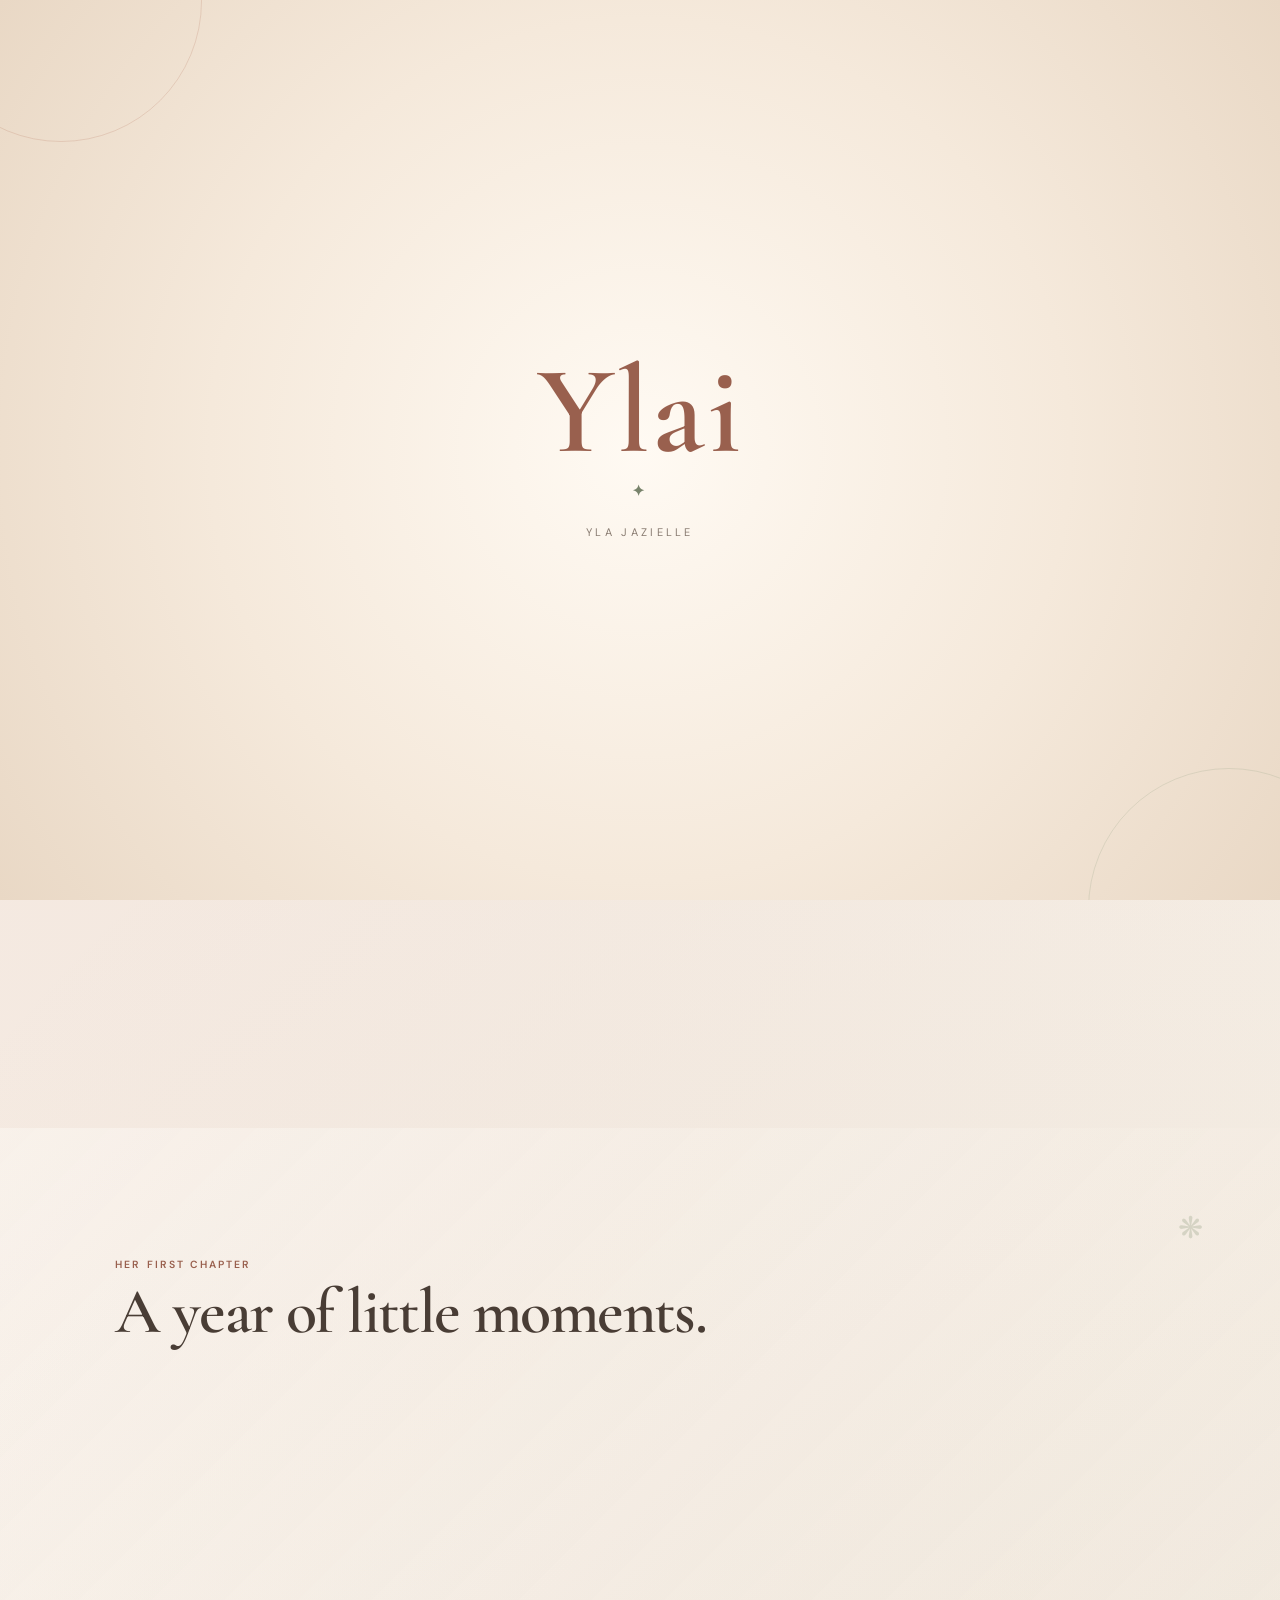
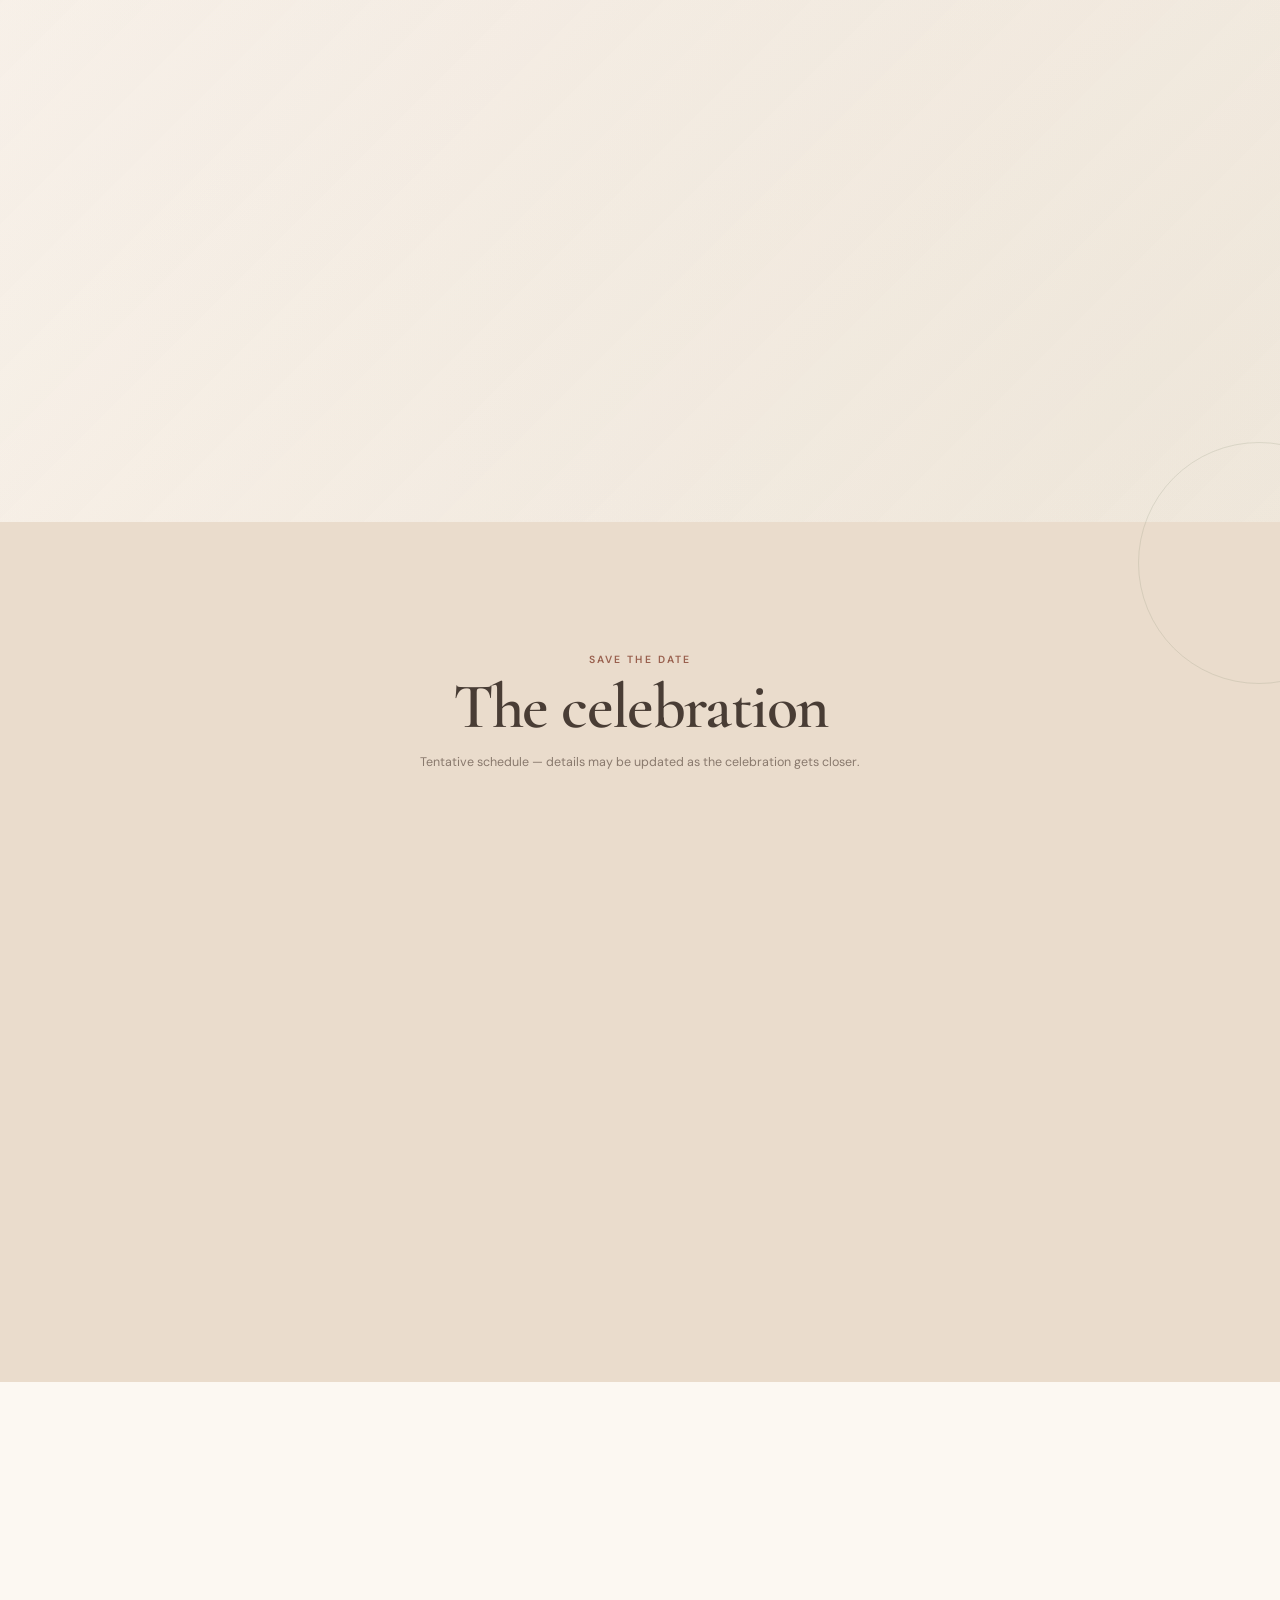
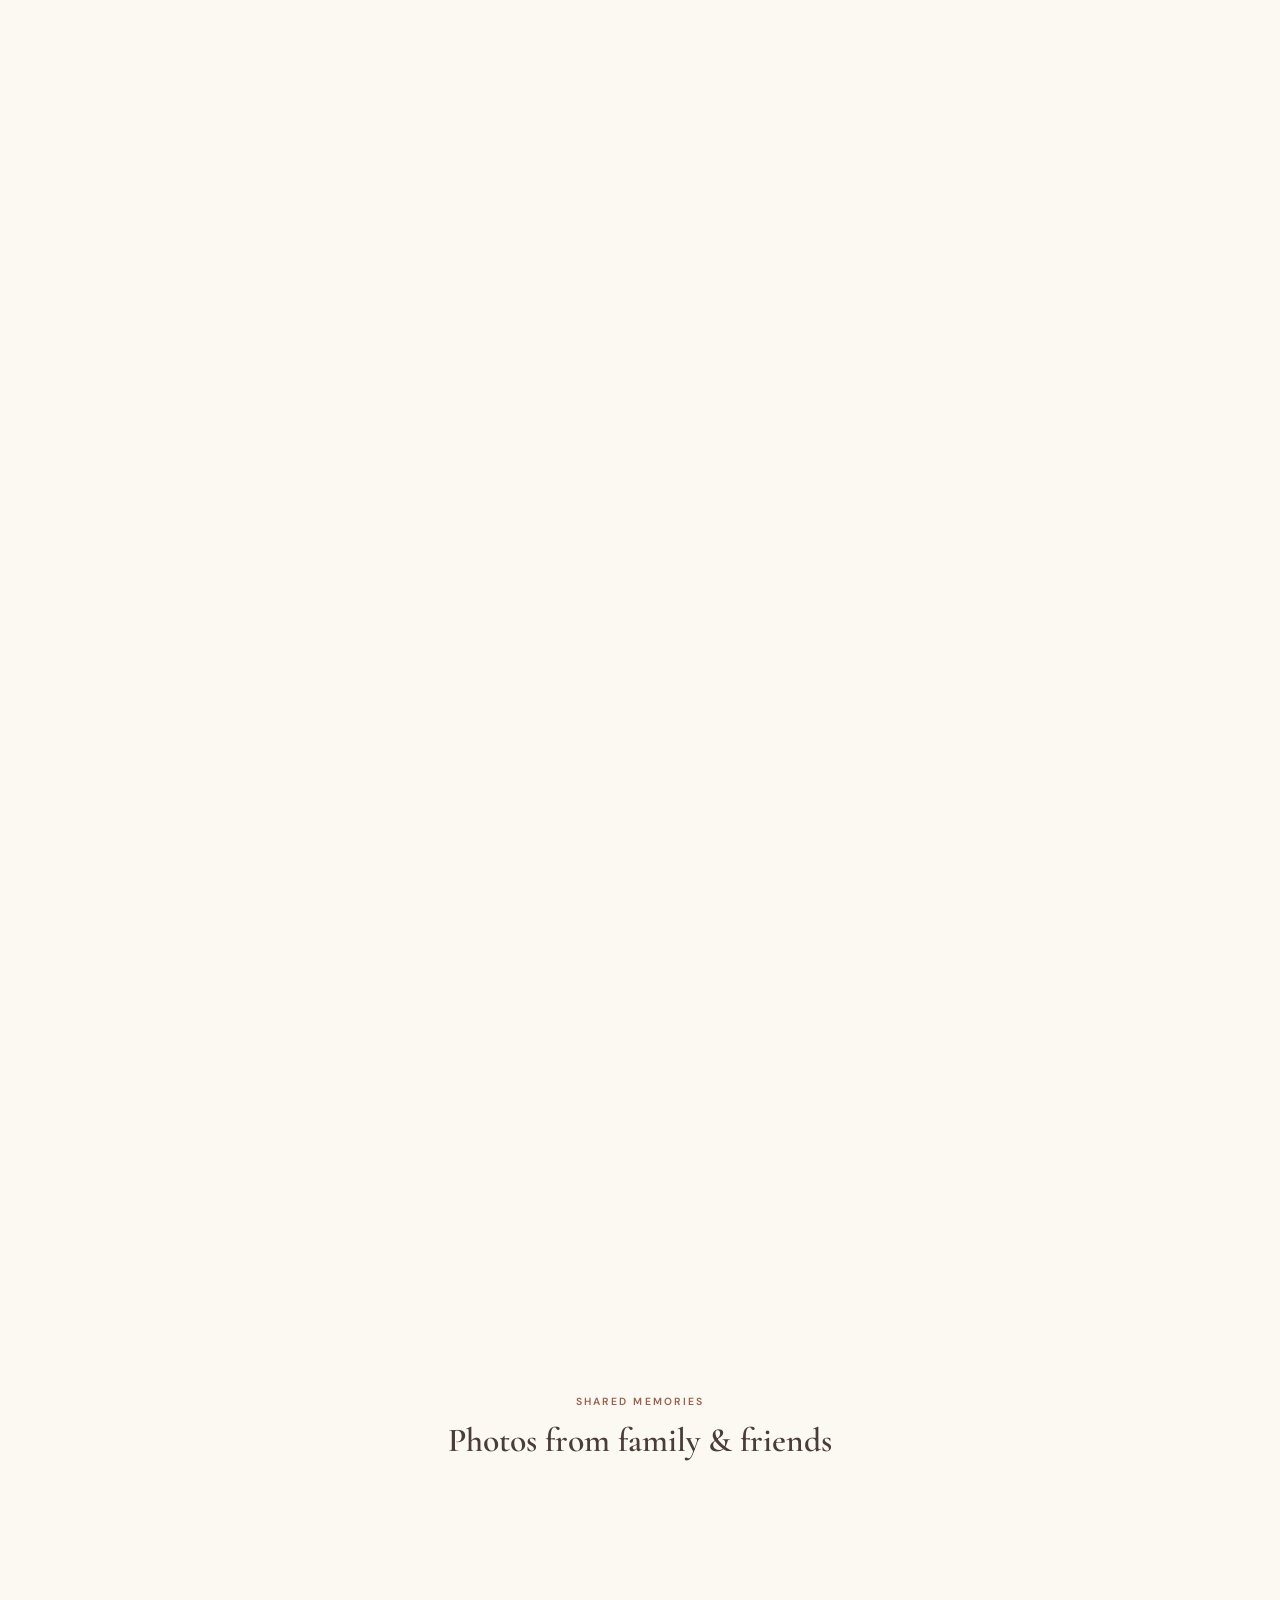
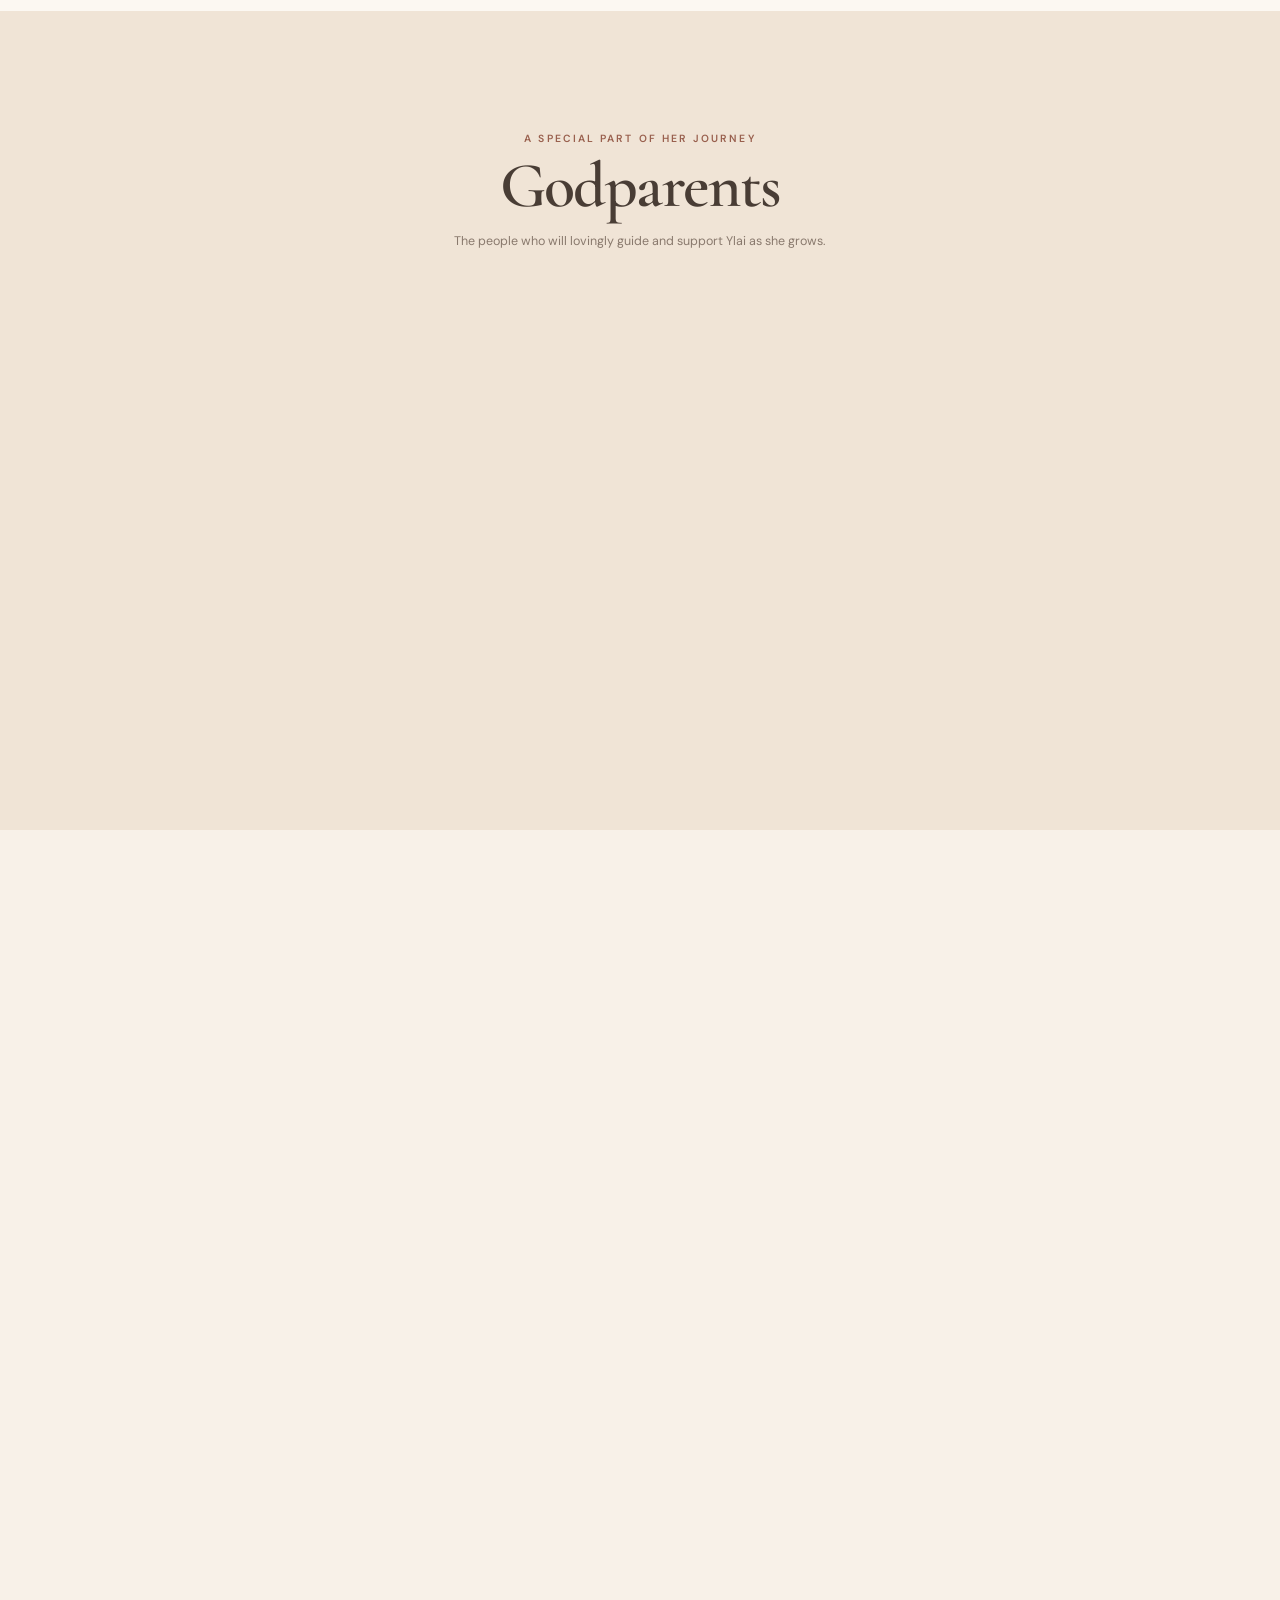
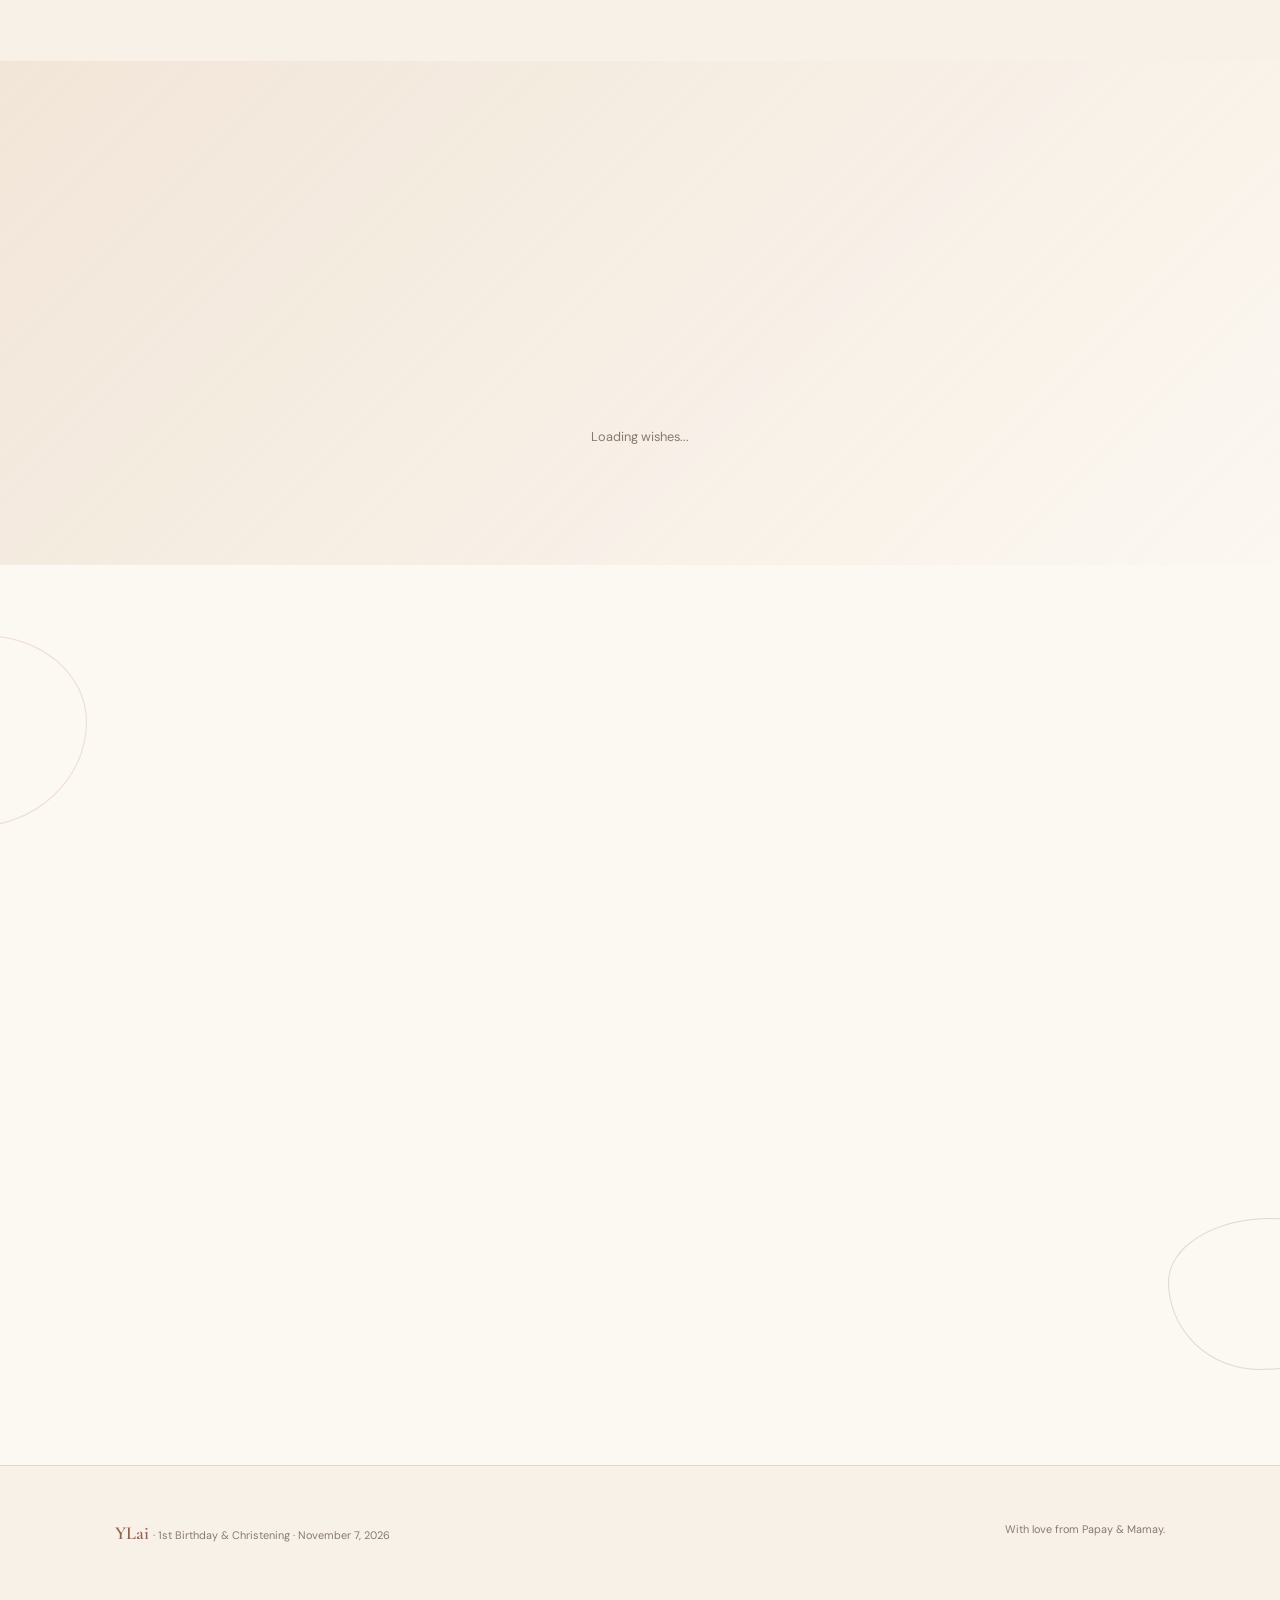
==== commit 06d0954a: "messages from rsvps" ====
--- a/index.html
+++ b/index.html
@@ -1304,6 +1304,9 @@
 <!-- =========================================
      GIFTS
 ========================================= -->
+
+<!-- Moved below the RSVP section to preserve the celebration flow. -->
+<!--
 
 <section
   id="gifts"
@@ -1392,6 +1395,8 @@
 
 
 
+-->
+
 <!-- =========================================
      RSVP
 ========================================= -->
@@ -1508,7 +1513,7 @@
 
       <label>
 
-        Message
+        Message for Ylai
 
         <span class="optional">
           optional
@@ -1520,6 +1525,10 @@
           rows="3"
           placeholder="A short message for Ylai"
         ></textarea>
+
+        <small class="form-note">
+          Leave a little wish for Ylai. Your message may be displayed on her celebration page.
+        </small>
 
 
       </label>
@@ -1542,6 +1551,50 @@
 
 </section>
 
+
+
+<!-- =========================================
+     MESSAGES FOR YLAI
+========================================= -->
+
+<section id="messages" class="section messages-section">
+  <div class="section-heading centered messages-heading reveal">
+    <p class="eyebrow">From the people who love you</p>
+    <h2>Messages for Ylai</h2>
+    <p class="messages-subtitle">Little wishes, big love.</p>
+  </div>
+
+  <div class="messages-carousel reveal" aria-live="polite">
+    <div id="messagesTrack" class="messages-track"></div>
+  </div>
+
+  <p id="messagesStatus" class="messages-status">Loading wishes...</p>
+</section>
+
+
+<!-- =========================================
+     GIFTS
+========================================= -->
+
+<section id="gifts" class="section gifts-section">
+  <div class="section-heading centered gifts-heading reveal">
+    <p class="eyebrow">A little note</p>
+    <h2>With Love for Ylai</h2>
+    <p class="gifts-intro">
+      Your presence, prayers, and love are already the greatest gifts we could ask for as we celebrate Ylai's first birthday and christening.
+      For those who have been asking what Ylai might need, we've put together a few simple gift ideas.
+    </p>
+  </div>
+
+  <div class="gift-grid">
+    <article class="gift-card reveal"><div class="gift-icon" aria-hidden="true"><svg viewBox="0 0 48 48" fill="none" stroke="currentColor" stroke-width="1.7" stroke-linecap="round" stroke-linejoin="round"><path d="M24 12c-5-4-12-3-16 1v25c4-4 11-5 16-1 5-4 12-3 16 1V13c-4-4-11-5-16-1Z" /><path d="M24 12v25" /></svg></div><h3>Books &amp; Stories</h3><span class="gift-divider"></span><p>Something she can enjoy as she grows &mdash; from bedtime stories to little books she can discover along the way.</p></article>
+    <article class="gift-card reveal reveal-delay-1"><div class="gift-icon" aria-hidden="true"><svg viewBox="0 0 48 48" fill="none" stroke="currentColor" stroke-width="1.7" stroke-linecap="round" stroke-linejoin="round"><path d="M16 14c3 4 13 4 16 0" /><path d="M24 18v6" /><path d="m19 22-7 5 5 5v9h14v-9l5-5-7-5" /><path d="M21 29h6" /></svg></div><h3>Clothes</h3><span class="gift-divider"></span><p>Comfy little outfits for her everyday adventures and the many memories still waiting to be made.</p></article>
+    <article class="gift-card reveal reveal-delay-2"><div class="gift-icon" aria-hidden="true"><svg viewBox="0 0 48 48" fill="none" stroke="currentColor" stroke-width="1.7" stroke-linecap="round" stroke-linejoin="round"><path d="M10 22h28v18H10zM8 16h32v6H8z" /><path d="M24 16v24M24 16c-6-1-8-5-6-7 3-2 6 2 6 7Zm0 0c6-1 8-5 6-7-3-2-6 2-6 7Z" /></svg></div><h3>Toys &amp; Keepsakes</h3><span class="gift-divider"></span><p>Something fun to play with or a little treasure she can keep to remember this special milestone.</p></article>
+    <article class="gift-card reveal reveal-delay-3"><div class="gift-icon" aria-hidden="true"><svg viewBox="0 0 48 48" fill="none" stroke="currentColor" stroke-width="1.7" stroke-linecap="round" stroke-linejoin="round"><path d="M24 39s-13-7-13-17c0-8 10-9 13-3 3-6 13-5 13 3 0 10-13 17-13 17Z" /><path d="M24 16v13M19 24h10" /></svg></div><h3>For Ylai's Future</h3><span class="gift-divider"></span><p>A little blessing she can save for the adventures, dreams, and milestones waiting ahead.</p></article>
+  </div>
+
+  <p class="gifts-closing reveal reveal-delay-4"><em>No gifts are ever required.</em><span>Having you share this special day with our family is already more than enough.</span></p>
+</section>
 
 
 <!-- =========================================
--- a/style.css
+++ b/style.css
@@ -3799,6 +3799,27 @@
    GIFTS
 ========================================================= */
 
+/* =========================================================
+   MESSAGES FOR YLAI
+========================================================= */
+
+.messages-section { overflow: hidden; background: linear-gradient(135deg, rgba(238,224,208,.68), rgba(252,248,242,.88)); }
+.messages-heading { margin-bottom: 45px; }
+.messages-subtitle { margin: 0; color: var(--muted); font: 500 1.15rem/1.5 "Cormorant Garamond", serif; }
+.messages-carousel { width: min(1180px, 100%); margin: 0 auto; overflow: hidden; mask-image: linear-gradient(to right, transparent, #000 4%, #000 96%, transparent); }
+.messages-track { display: flex; width: max-content; gap: 22px; padding: 8px 0 16px; }
+.messages-track.is-looping { animation: messagesMarquee 50s linear infinite; }
+.messages-carousel:hover .messages-track.is-looping { animation-play-state: paused; }
+.message-card { position: relative; flex: 0 0 345px; min-height: 230px; padding: 42px 31px 30px; border: 1px solid rgba(73,61,53,.12); border-radius: 9px 42px 9px 42px; background: rgba(255,253,249,.82); box-shadow: var(--shadow-soft); }
+.message-card:nth-child(even) { border-radius: 42px 9px 42px 9px; }
+.message-quote { position: absolute; top: 13px; left: 25px; color: var(--rose); font: 4.5rem/.7 "Cormorant Garamond", serif; }
+.message-text { display: -webkit-box; margin: 0; overflow: hidden; color: var(--ink-soft); font-size: .88rem; line-height: 1.85; -webkit-box-orient: vertical; -webkit-line-clamp: 6; }
+.message-author { margin: 22px 0 0; color: var(--terracotta-dark); font: 600 1.05rem/1.3 "Cormorant Garamond", serif; }
+.messages-status { margin: 26px 0 0; color: var(--muted); font-size: .8rem; text-align: center; }
+@keyframes messagesMarquee { to { transform: translateX(calc(-50% - 11px)); } }
+@media (max-width: 800px) { .messages-section { padding-top: 85px; padding-bottom: 85px; } .message-card { flex-basis: min(340px, 82vw); } }
+@media (prefers-reduced-motion: reduce) { .messages-track.is-looping { animation: none; } .messages-carousel { overflow-x: auto; mask-image: none; } }
+
 .gifts-section {
   overflow: hidden;
   background: var(--paper-light);
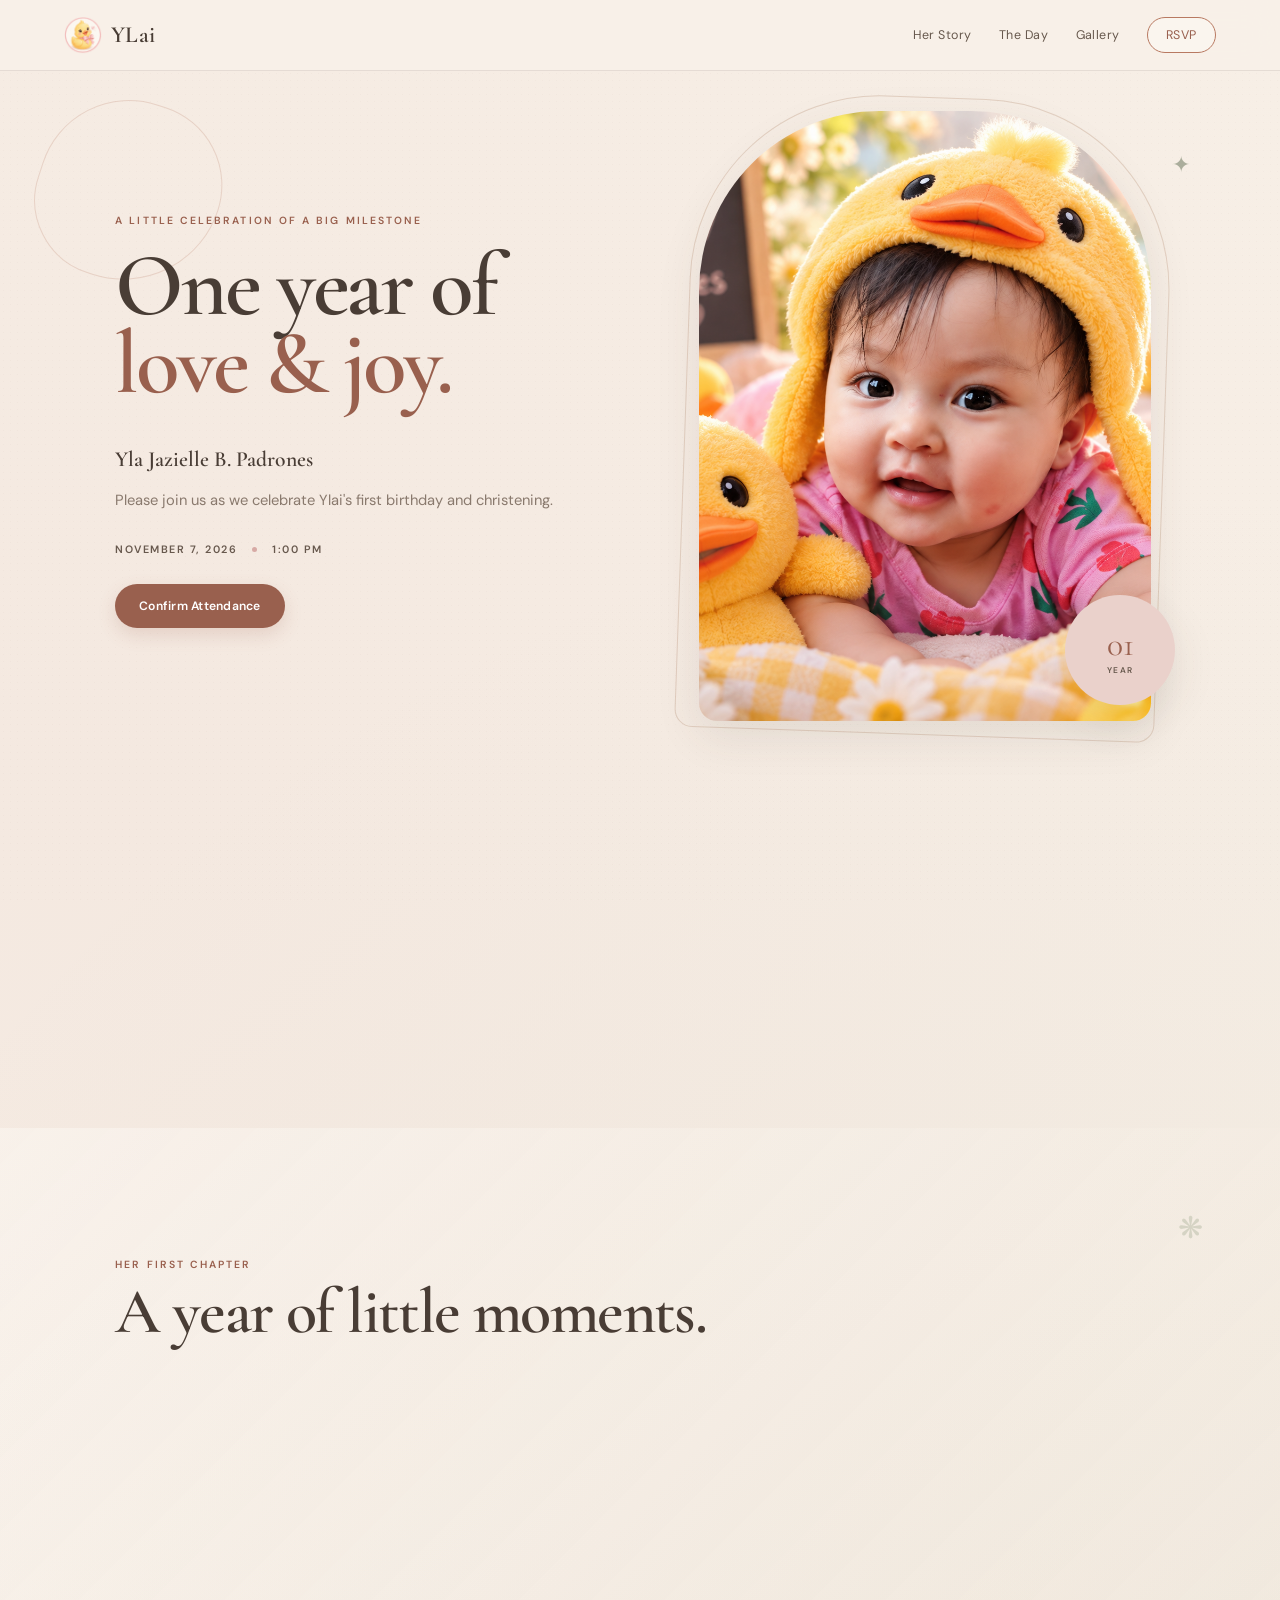
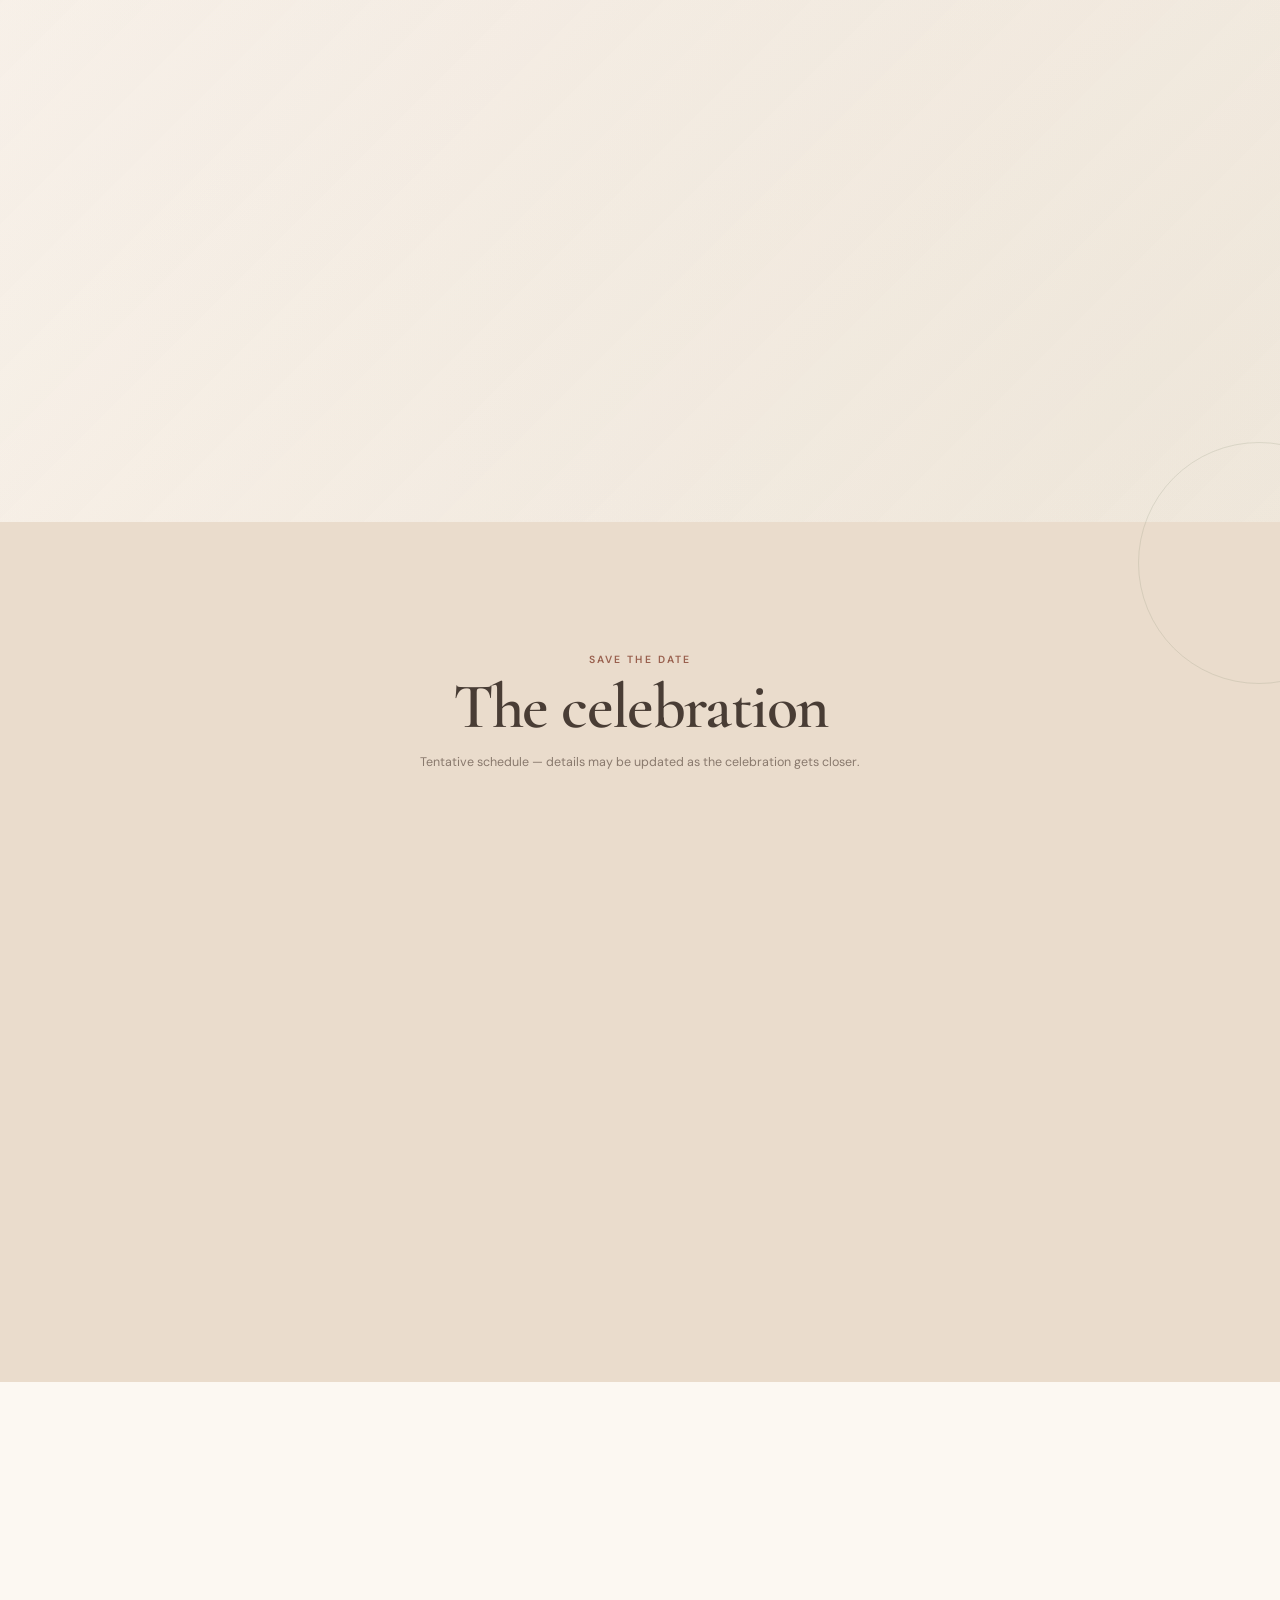
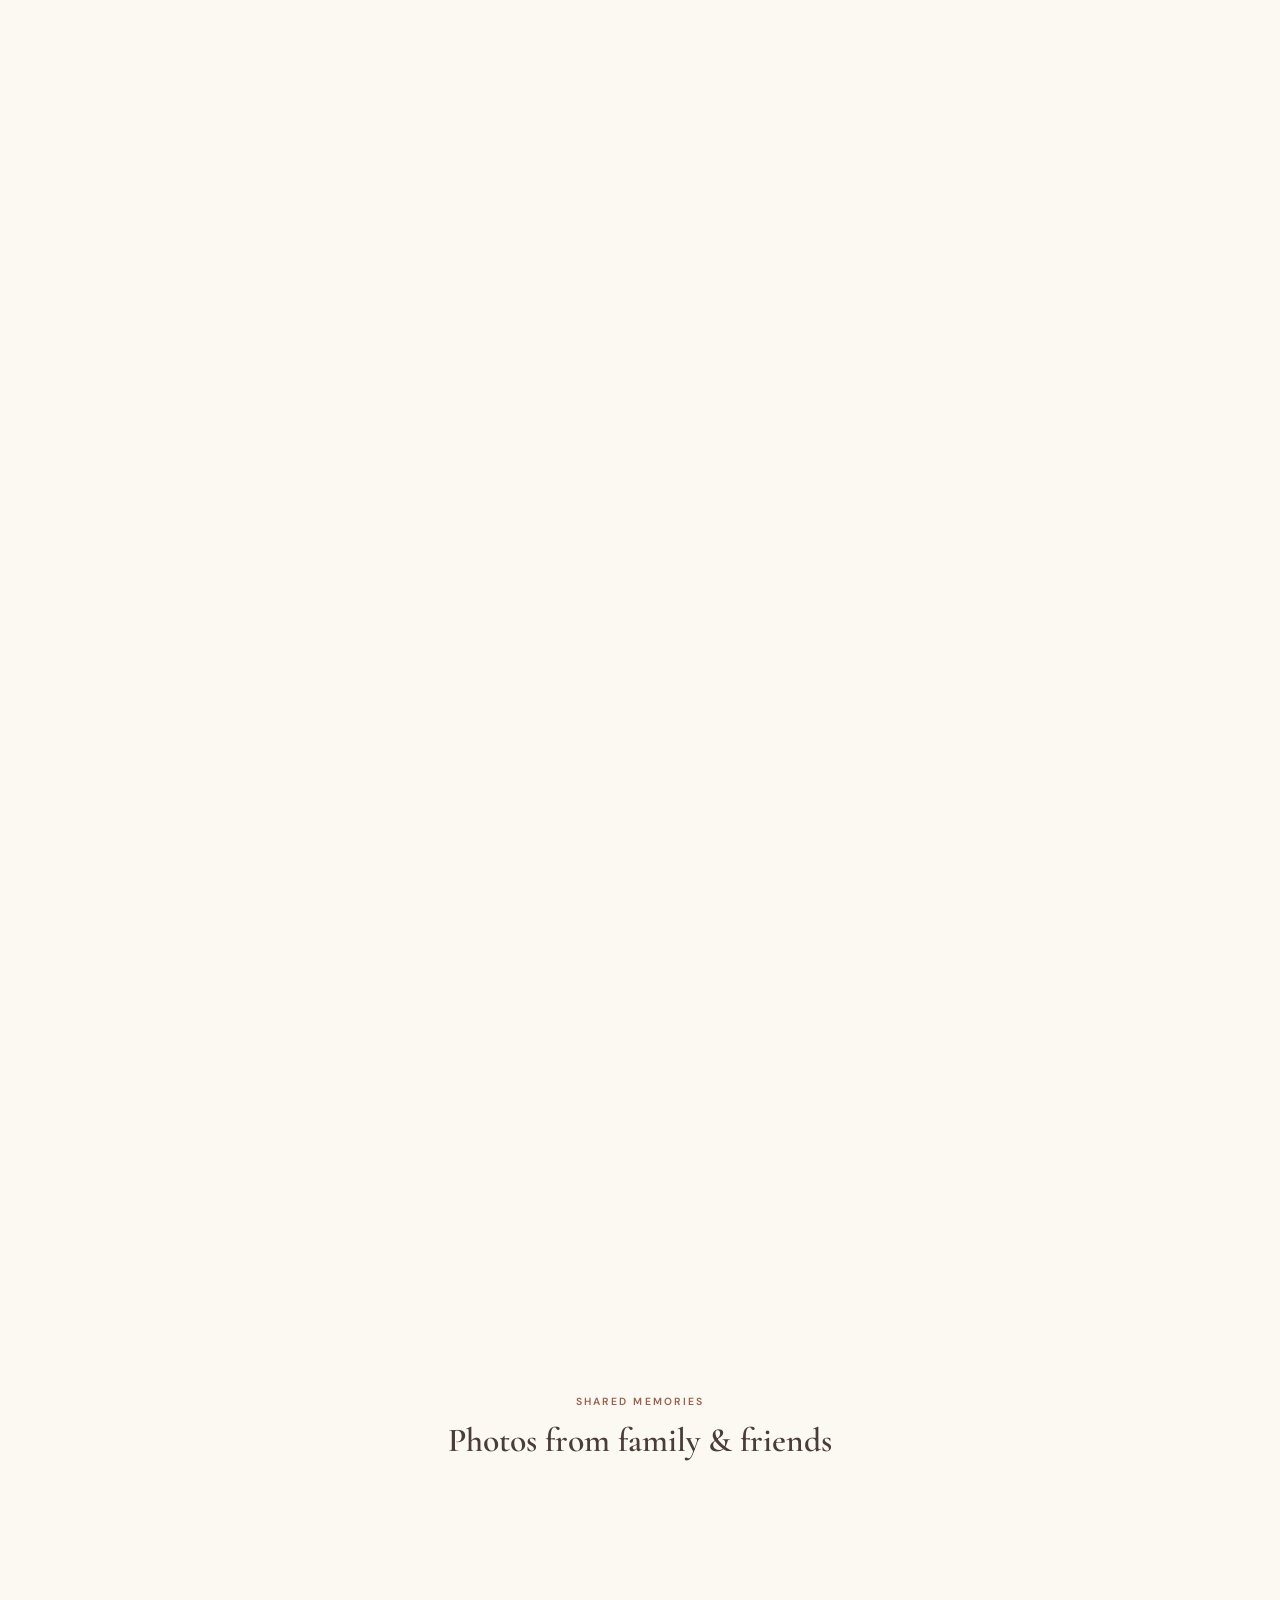
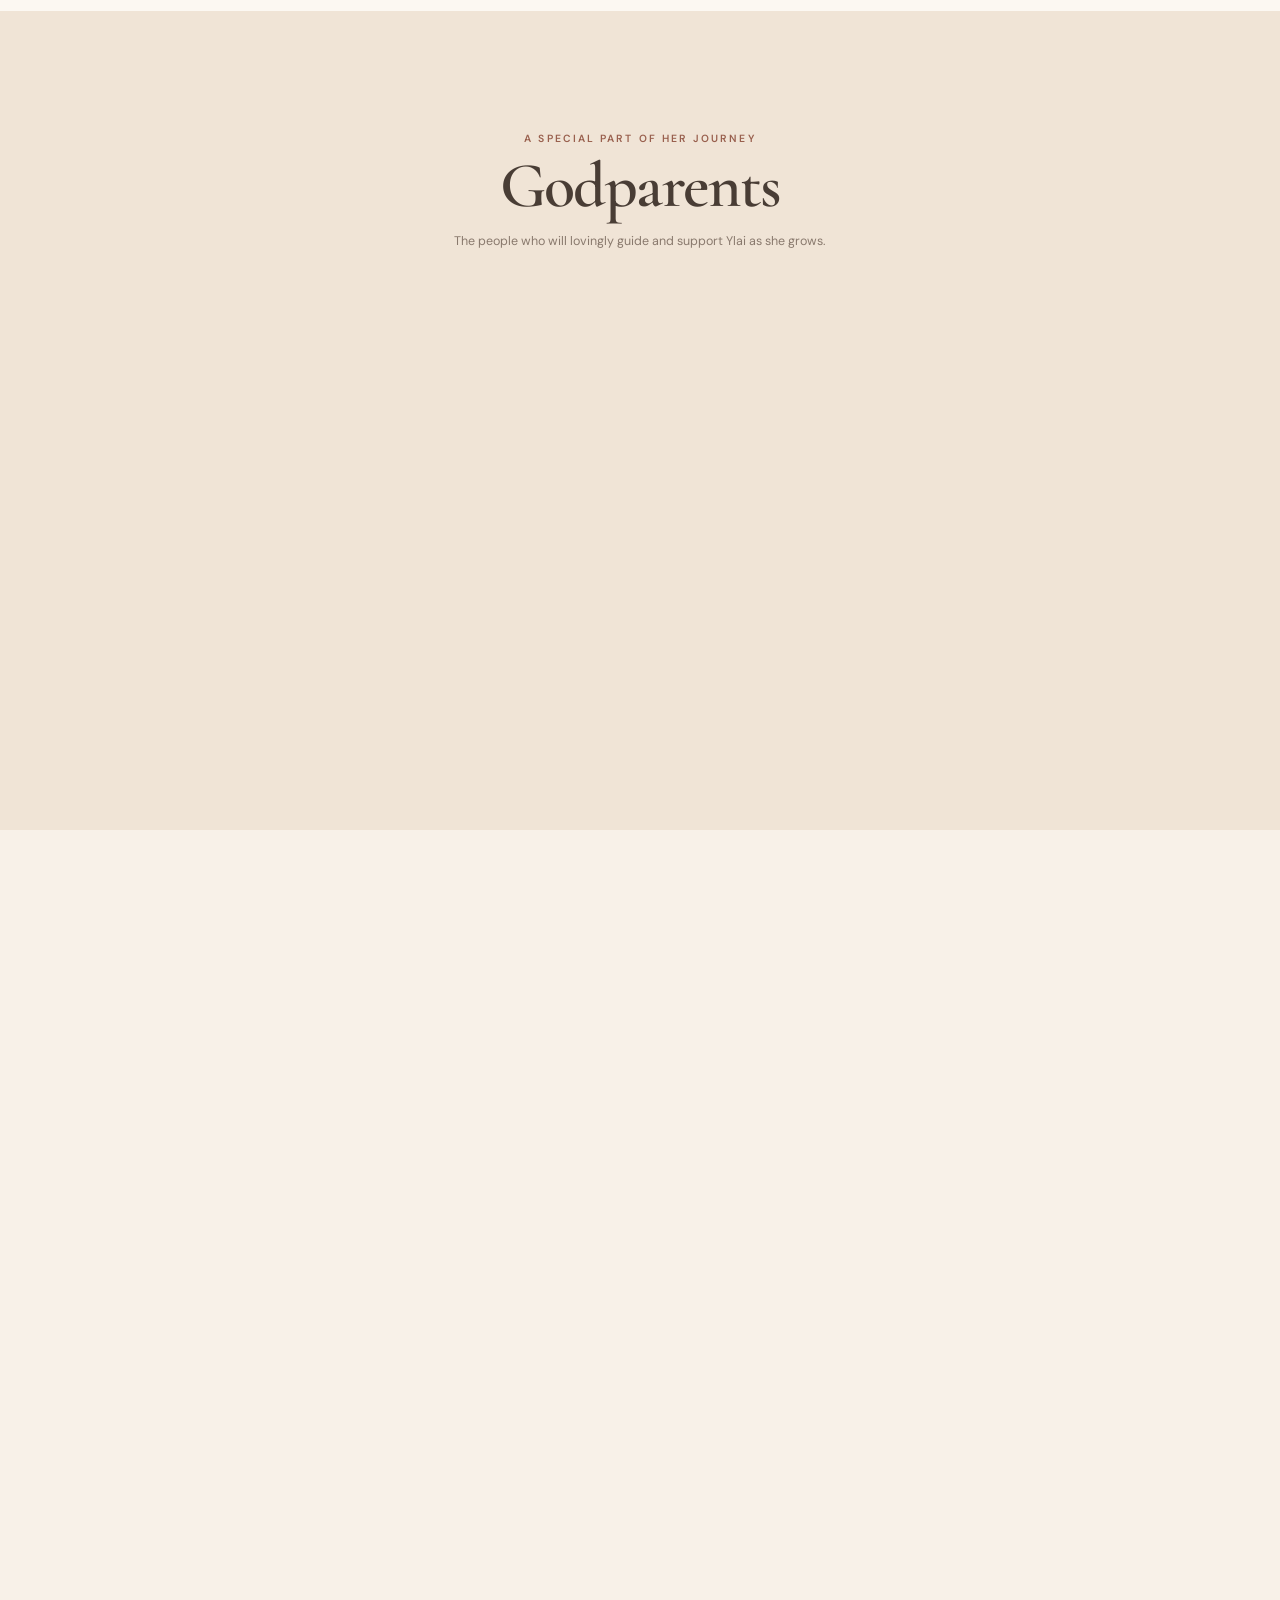
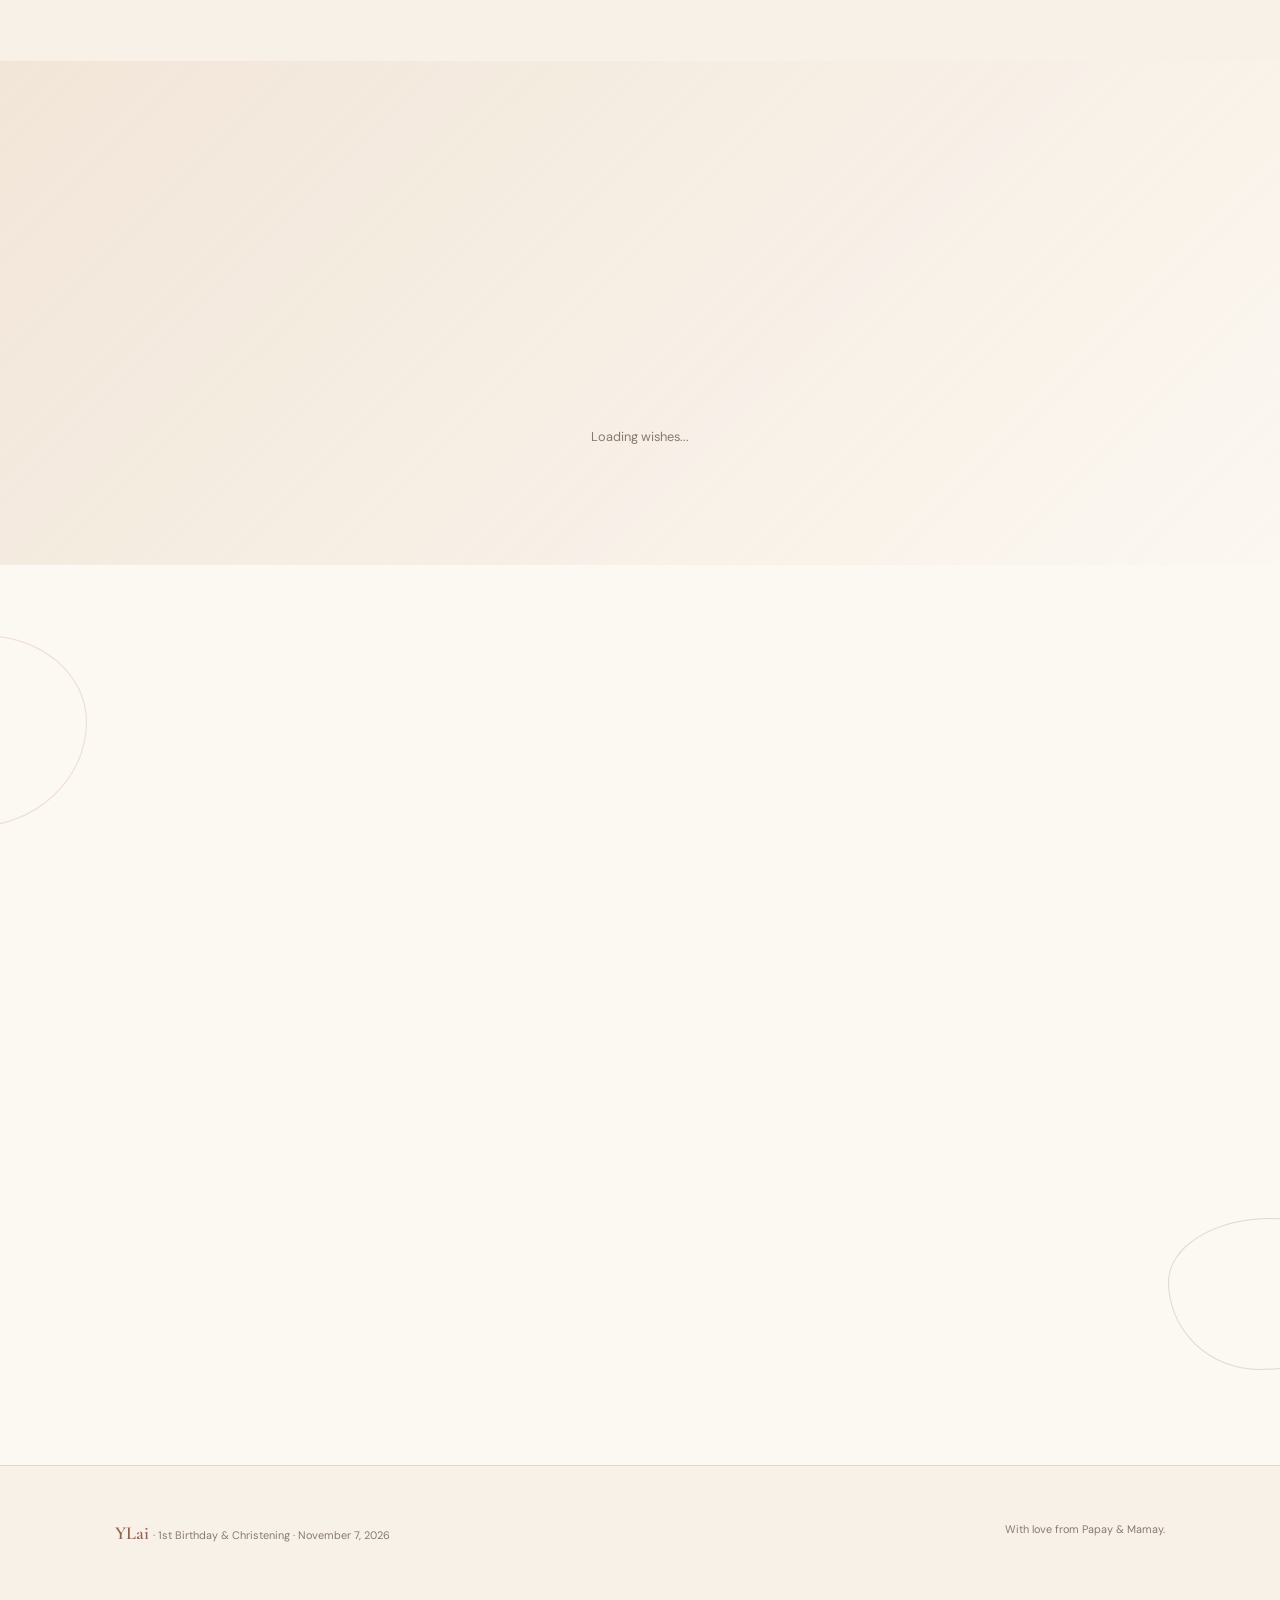
==== commit b3877dfa: "Map implemented" ====
--- a/index.html
+++ b/index.html
@@ -280,7 +280,7 @@
       <i></i>
 
       <span>
-        10:00 AM
+        1:00 PM
       </span>
 
     </div>
@@ -554,13 +554,29 @@
       </h3>
 
 
-      <p>
-        Sta. Monica Parish Church
+      <p class="event-venue">
+
+        <button
+          type="button"
+          class="venue-link"
+          data-venue="sta-monica"
+          aria-haspopup="dialog"
+          aria-controls="venueMapModal"
+          aria-label="View Sta. Monica Parish Church location"
+        >
+          <span class="venue-pin" aria-hidden="true"><svg width="16" height="16" viewBox="0 0 24 24" fill="none" stroke="currentColor" stroke-width="1.6" stroke-linecap="round" stroke-linejoin="round" focusable="false"><path d="M20 10c0 6-8 12-8 12S4 16 4 10a8 8 0 1 1 16 0Z" /><circle cx="12" cy="10" r="2.5" /></svg></span>
+
+          <span>
+            Sta. Monica Parish Church
+          </span>
+
+        </button>
+
       </p>
 
 
       <strong>
-        10:00 AM
+        1:00 PM
       </strong>
 
 
@@ -588,13 +604,29 @@
       </h3>
 
 
-      <p>
-        Yvonne's Nest
+      <p class="event-venue">
+
+        <button
+          type="button"
+          class="venue-link"
+          data-venue="yvonne"
+          aria-haspopup="dialog"
+          aria-controls="venueMapModal"
+          aria-label="View Yvonne's Nest location"
+        >
+          <span class="venue-pin" aria-hidden="true"><svg width="16" height="16" viewBox="0 0 24 24" fill="none" stroke="currentColor" stroke-width="1.6" stroke-linecap="round" stroke-linejoin="round" focusable="false"><path d="M20 10c0 6-8 12-8 12S4 16 4 10a8 8 0 1 1 16 0Z" /><circle cx="12" cy="10" r="2.5" /></svg></span>
+
+          <span>
+            Yvonne's Nest
+          </span>
+
+        </button>
+
       </p>
 
 
       <strong>
-        12:00 PM onwards
+        4:00 PM onwards
       </strong>
 
 
@@ -1696,6 +1728,105 @@
 
 
 
+</main>
+
+<!-- =========================================
+     EVENT LOCATION MODAL
+========================================= -->
+
+<div
+  id="venueMapModal"
+  class="venue-modal"
+  aria-hidden="true"
+>
+
+  <div
+    class="venue-modal-backdrop"
+    data-close-venue-modal
+  ></div>
+
+
+  <div
+    class="venue-modal-dialog"
+    role="dialog"
+    aria-modal="true"
+    aria-labelledby="venueModalTitle"
+  >
+
+    <button
+      type="button"
+      class="venue-modal-close"
+      data-close-venue-modal
+      aria-label="Close location map"
+    >
+      &times;
+    </button>
+
+
+    <div class="venue-modal-header">
+
+      <p
+        id="venueModalEvent"
+        class="eyebrow"
+      >
+      </p>
+
+      <h3 id="venueModalTitle">
+      </h3>
+
+      <p
+        id="venueModalTime"
+        class="venue-modal-time"
+      >
+      </p>
+
+    </div>
+
+
+    <div class="venue-modal-map">
+
+      <iframe
+        id="venueModalIframe"
+        src=""
+        loading="lazy"
+        allowfullscreen
+        referrerpolicy="strict-origin-when-cross-origin"
+        title="Event venue location"
+      ></iframe>
+
+    </div>
+
+
+    <div class="venue-modal-footer">
+
+      <div class="venue-modal-location">
+
+        <span>
+          Location
+        </span>
+
+        <strong id="venueModalLocation">
+        </strong>
+
+      </div>
+
+
+      <a
+        id="venueModalDirections"
+        class="venue-directions-button"
+        href="#"
+        target="_blank"
+        rel="noopener noreferrer"
+      >
+        Get Directions
+      </a>
+
+    </div>
+
+  </div>
+
+</div>
+
 <!-- =========================================
      SUPABASE
 ========================================= -->
--- a/style.css
+++ b/style.css
@@ -5661,7 +5661,509 @@
    MOBILE
 ========================================================= */
 
+/* =========================================================
+   CLICKABLE EVENT VENUES
+========================================================= */
+
+.event-venue {
+  margin:
+    0;
+}
+
+
+.venue-link {
+  display:
+    inline-flex;
+
+  align-items:
+    center;
+
+  gap:
+    7px;
+
+  padding:
+    0 0 3px;
+
+  border:
+    0;
+
+  border-bottom:
+    1px dashed
+    currentColor;
+
+  background:
+    transparent;
+
+  color:
+    inherit;
+
+  font:
+    inherit;
+
+  text-align:
+    left;
+
+  cursor:
+    pointer;
+
+  opacity:
+    0.9;
+
+  transition:
+    opacity 0.2s ease,
+    transform 0.2s ease,
+    border-color 0.2s ease;
+}
+
+
+.venue-link:hover {
+  opacity:
+    1;
+
+  transform:
+    translateY(-1px);
+}
+
+
+.venue-link:focus-visible {
+  outline:
+    2px solid
+    var(--terracotta);
+
+  outline-offset:
+    5px;
+
+  border-radius:
+    3px;
+}
+
+
+.venue-pin {
+  flex-shrink:
+    0;
+
+  font-size:
+    0.9em;
+}
+
+/* =========================================================
+   VENUE MAP MODAL
+========================================================= */
+
+.venue-modal {
+  position:
+    fixed;
+
+  inset:
+    0;
+
+  z-index:
+    10000;
+
+  display:
+    flex;
+
+  align-items:
+    center;
+
+  justify-content:
+    center;
+
+  padding:
+    24px;
+
+  visibility:
+    hidden;
+
+  opacity:
+    0;
+
+  pointer-events:
+    none;
+
+  transition:
+    opacity 0.3s ease,
+    visibility 0.3s ease;
+}
+
+
+.venue-modal.is-open {
+  visibility:
+    visible;
+
+  opacity:
+    1;
+
+  pointer-events:
+    auto;
+}
+
+
+.venue-modal-backdrop {
+  position:
+    absolute;
+
+  inset:
+    0;
+
+  background:
+    rgba(45, 37, 32, 0.68);
+
+  backdrop-filter:
+    blur(5px);
+
+  -webkit-backdrop-filter:
+    blur(5px);
+}
+
+
+.venue-modal-dialog {
+  position:
+    relative;
+
+  z-index:
+    1;
+
+  width:
+    min(760px, 100%);
+
+  max-height:
+    calc(100vh - 48px);
+
+  overflow-y:
+    auto;
+
+  border:
+    1px solid
+    var(--line);
+
+  border-radius:
+    28px;
+
+  background:
+    var(--paper-light);
+
+  box-shadow:
+    0 25px 80px
+    rgba(45, 37, 32, 0.28);
+
+  transform:
+    translateY(20px)
+    scale(0.98);
+
+  transition:
+    transform 0.35s
+    cubic-bezier(.22, 1, .36, 1);
+}
+
+
+.venue-modal.is-open
+.venue-modal-dialog {
+  transform:
+    translateY(0)
+    scale(1);
+}
+
+
+/* CLOSE BUTTON */
+
+.venue-modal-close {
+  position:
+    absolute;
+
+  top:
+    17px;
+
+  right:
+    17px;
+
+  z-index:
+    5;
+
+  display:
+    flex;
+
+  align-items:
+    center;
+
+  justify-content:
+    center;
+
+  width:
+    40px;
+
+  height:
+    40px;
+
+  border:
+    1px solid
+    var(--line);
+
+  border-radius:
+    50%;
+
+  background:
+    rgba(255, 253, 249, 0.94);
+
+  color:
+    var(--ink);
+
+  font-size:
+    1.6rem;
+
+  line-height:
+    1;
+
+  cursor:
+    pointer;
+}
+
+
+/* HEADER */
+
+.venue-modal-header {
+  padding:
+    32px 70px 25px 30px;
+}
+
+
+.venue-modal-header h3 {
+  margin:
+    5px 0 6px;
+
+  font-size:
+    clamp(2rem, 5vw, 2.8rem);
+}
+
+
+.venue-modal-time {
+  margin:
+    0;
+
+  font-weight:
+    600;
+
+  color:
+    var(--terracotta-dark);
+}
+
+
+/* MAP */
+
+.venue-modal-map {
+  width:
+    100%;
+
+  background:
+    var(--cream);
+}
+
+
+.venue-modal-map iframe {
+  display:
+    block;
+
+  width:
+    100%;
+
+  height:
+    390px;
+
+  border:
+    0;
+}
+
+
+/* FOOTER */
+
+.venue-modal-footer {
+  display:
+    flex;
+
+  align-items:
+    center;
+
+  justify-content:
+    space-between;
+
+  gap:
+    25px;
+
+  padding:
+    24px 30px 28px;
+}
+
+
+.venue-modal-location {
+  display:
+    flex;
+
+  flex-direction:
+    column;
+
+  gap:
+    4px;
+}
+
+
+.venue-modal-location span {
+  font-size:
+    0.68rem;
+
+  letter-spacing:
+    0.12em;
+
+  text-transform:
+    uppercase;
+
+  color:
+    var(--muted);
+}
+
+
+.venue-modal-location strong {
+  color:
+    var(--ink);
+}
+
+
+.venue-directions-button {
+  display:
+    inline-flex;
+
+  align-items:
+    center;
+
+  justify-content:
+    center;
+
+  flex-shrink:
+    0;
+
+  min-height:
+    46px;
+
+  padding:
+    11px 24px;
+
+  border:
+    1px solid
+    var(--terracotta);
+
+  border-radius:
+    30px;
+
+  background:
+    var(--terracotta);
+
+  color:
+    var(--white);
+
+  font-size:
+    0.8rem;
+
+  font-weight:
+    600;
+
+  transition:
+    background 0.25s ease,
+    transform 0.25s ease;
+}
+
+
+.venue-directions-button:hover {
+  background:
+    var(--terracotta-dark);
+
+  transform:
+    translateY(-2px);
+}
+
+
+body.venue-modal-open {
+  overflow:
+    hidden;
+}
+
+.venue-pin svg {
+  display: block;
+}
+.venue-modal-map {
+  overflow: hidden;
+}
+.venue-modal-location {
+  min-width: 0;
+  overflow-wrap: anywhere;
+}
+.venue-modal-close:focus-visible,
+.venue-directions-button:focus-visible {
+  outline: 2px solid var(--terracotta-dark);
+  outline-offset: 4px;
+}
+@media (prefers-reduced-motion: reduce) {
+  .venue-link,
+  .venue-modal,
+  .venue-modal-dialog,
+  .venue-directions-button {
+    transition: none;
+  }
+}
+
 @media (max-width: 800px) {
+
+  .venue-modal {
+    align-items:
+      flex-end;
+
+    padding:
+      12px;
+  }
+
+
+  .venue-modal-dialog {
+    width:
+      100%;
+
+    max-height:
+      calc(100dvh - 24px);
+
+    border-radius:
+      24px;
+  }
+
+
+  .venue-modal-header {
+    padding:
+      27px 58px 20px 22px;
+  }
+
+
+  .venue-modal-map iframe {
+    height:
+      300px;
+  }
+
+
+  .venue-modal-footer {
+    flex-direction:
+      column;
+
+    align-items:
+      stretch;
+
+    gap:
+      18px;
+
+    padding:
+      20px 22px 24px;
+  }
+
+
+  .venue-directions-button {
+    width:
+      100%;
+  }
+
 
   .nav {
     padding:
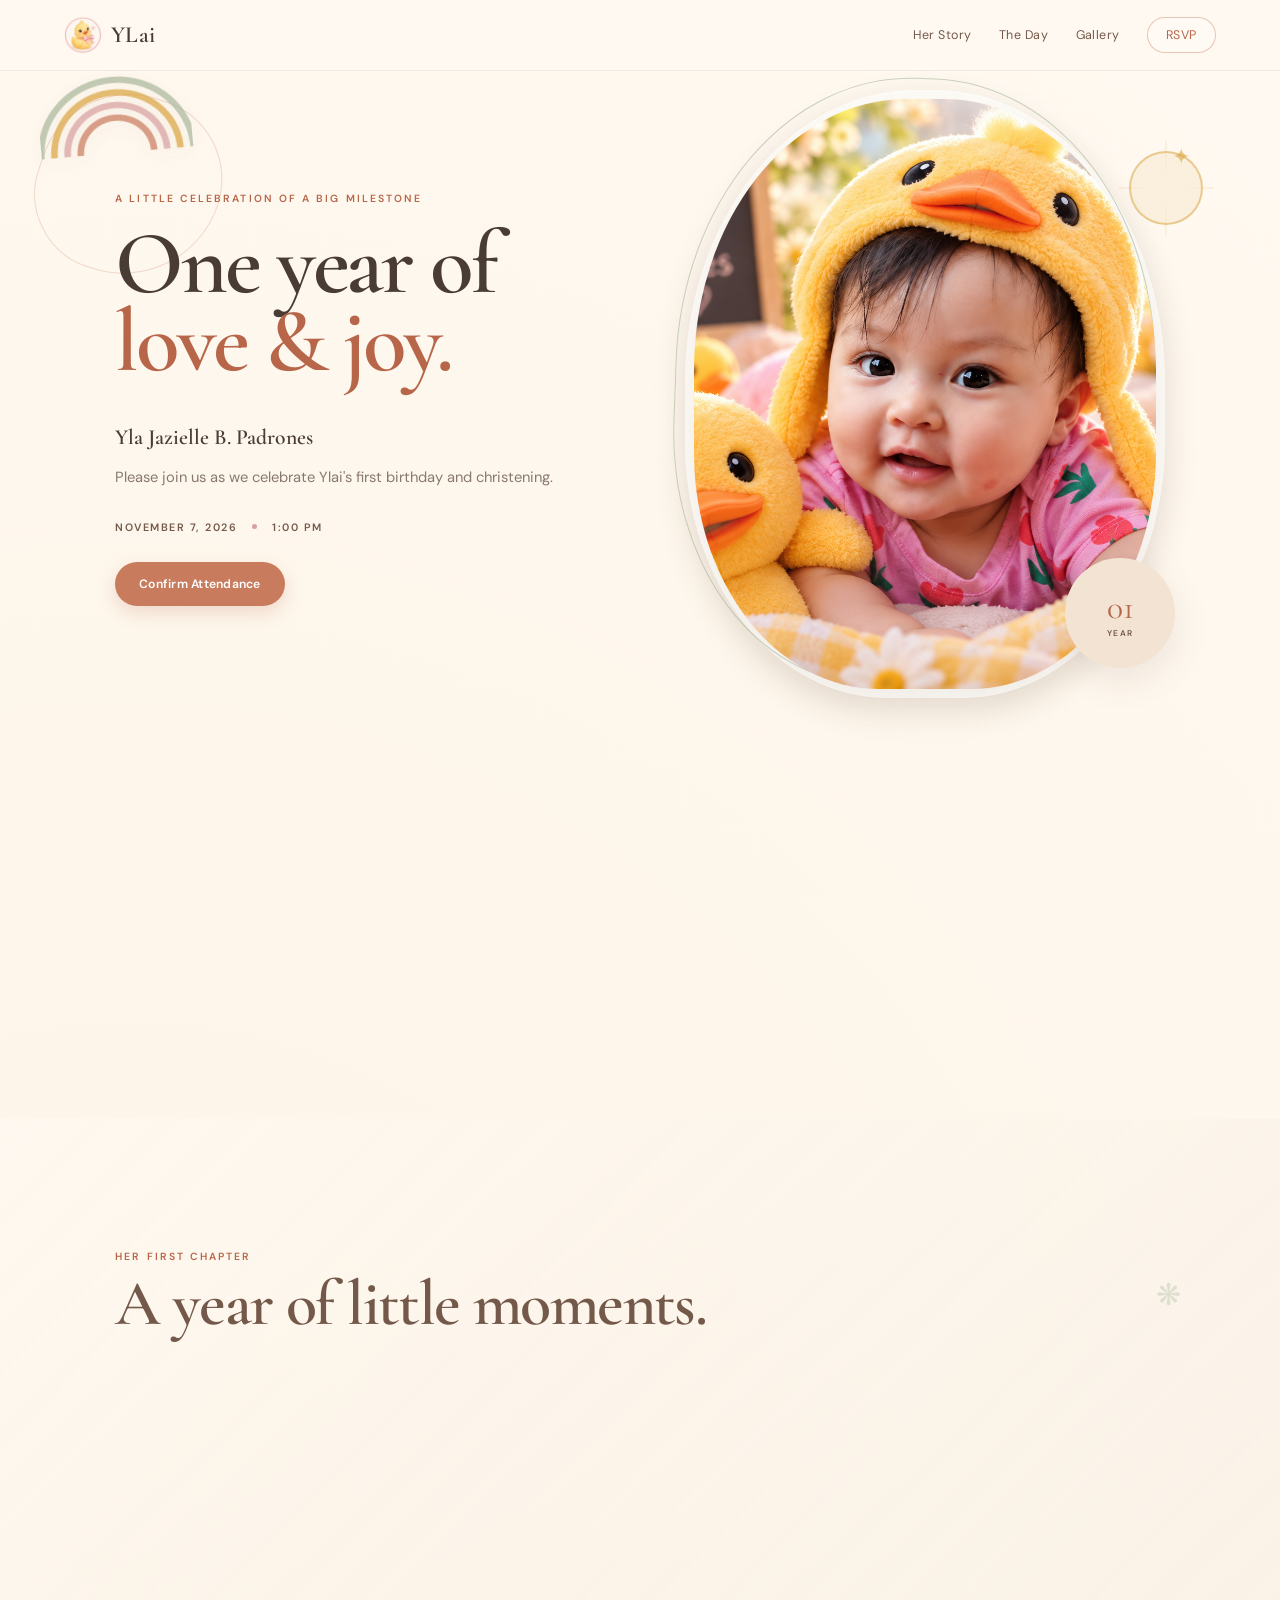
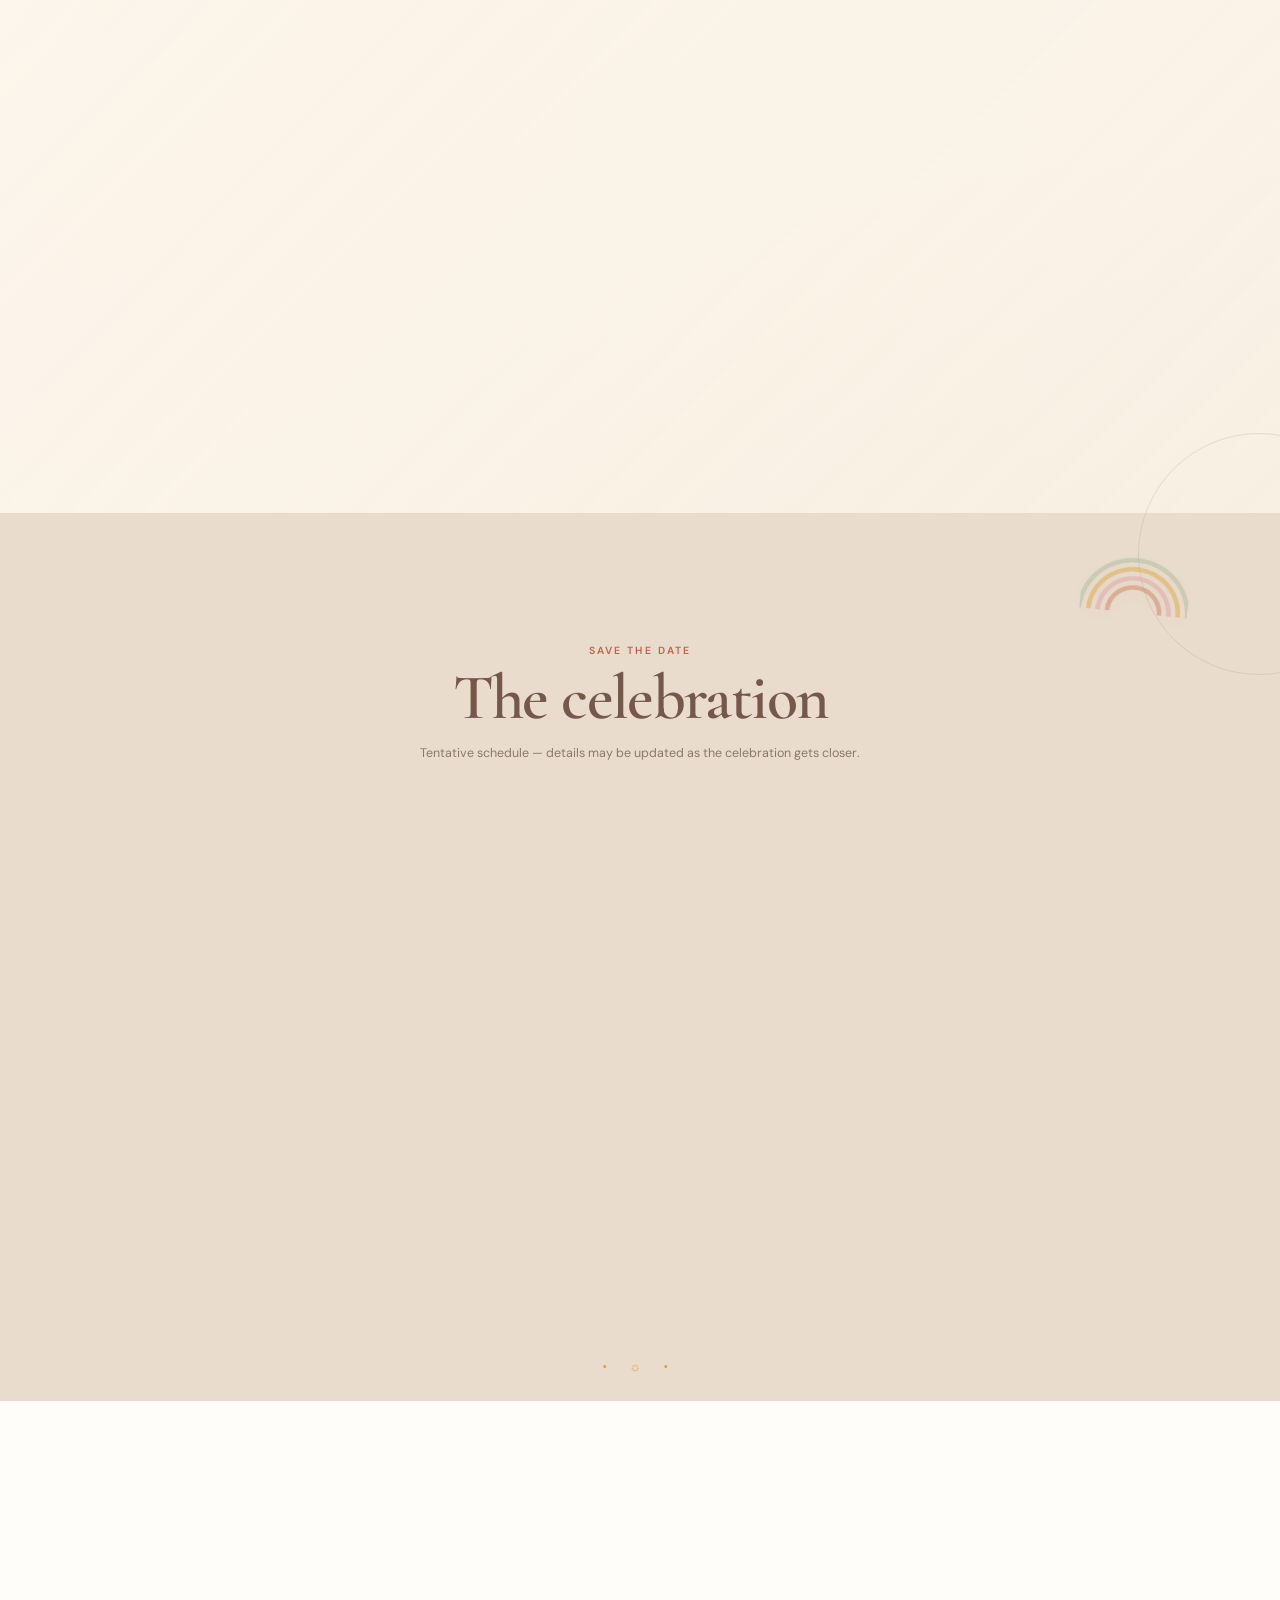
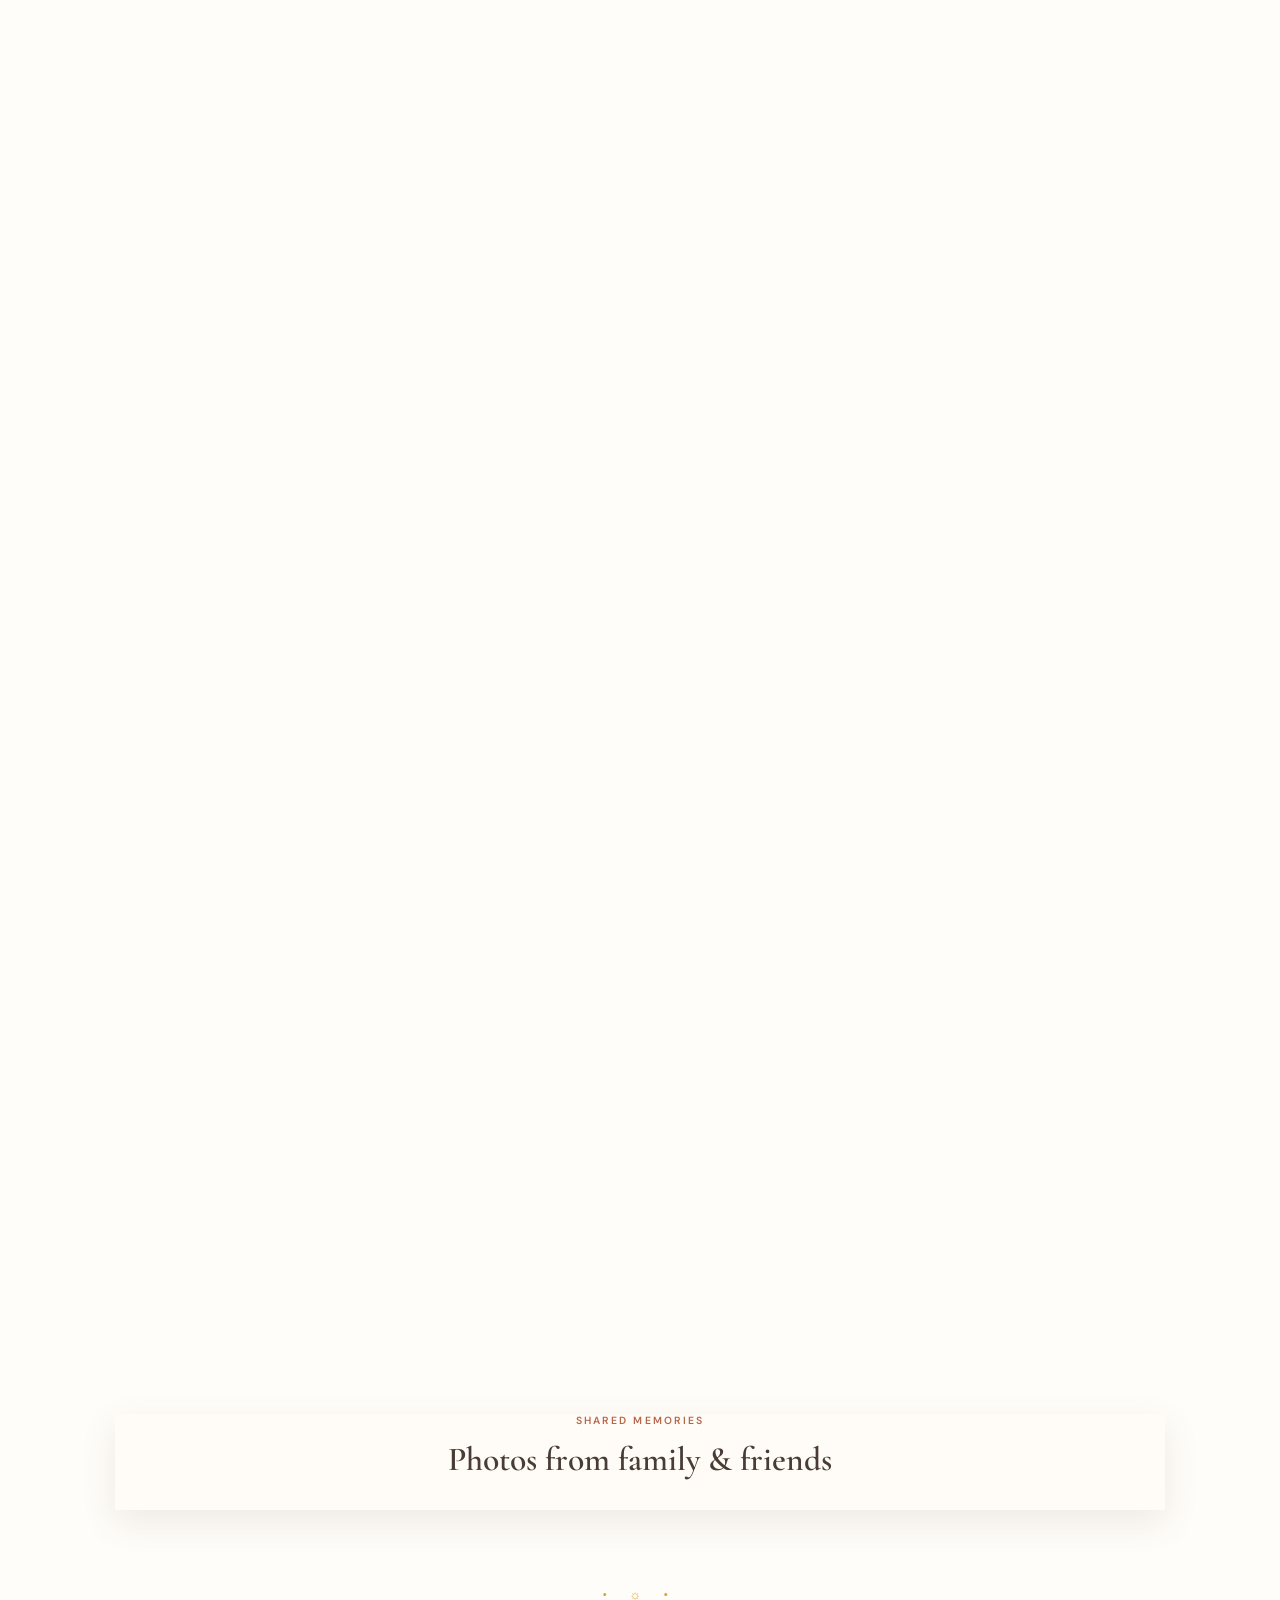
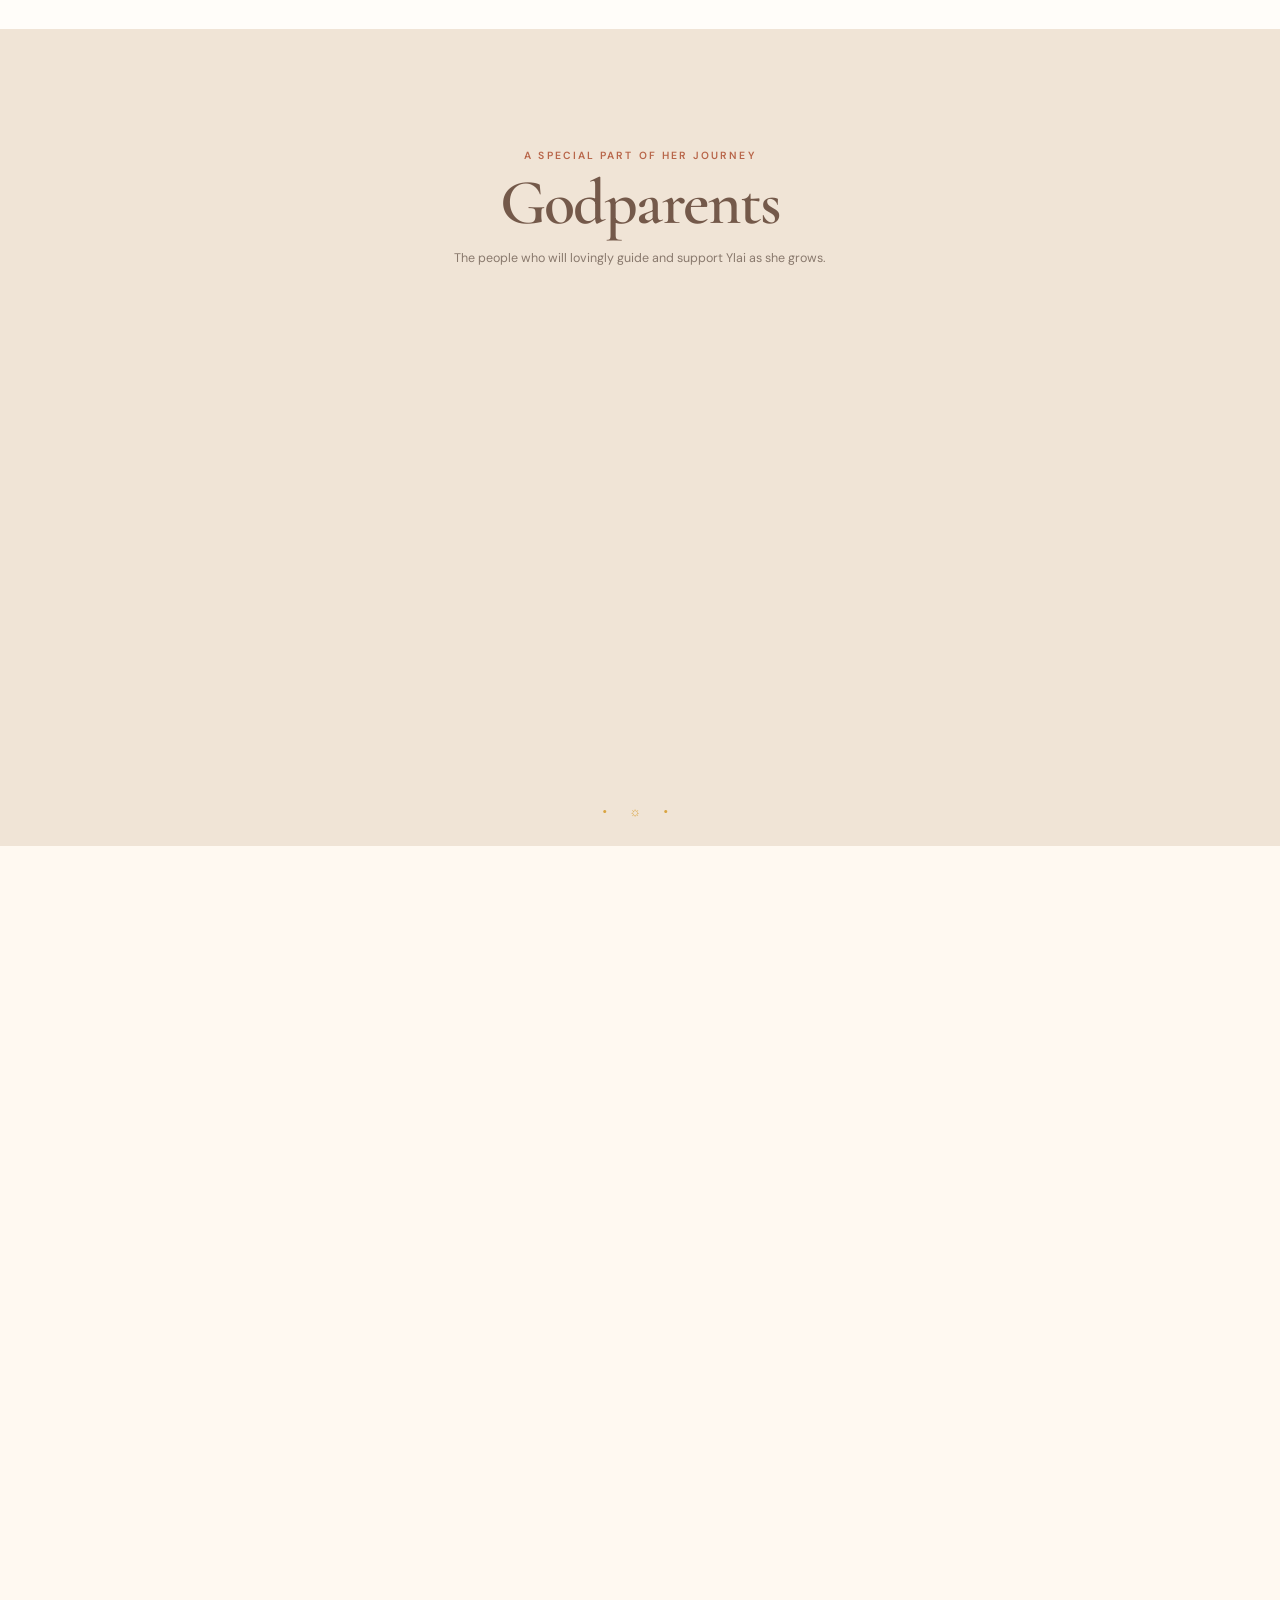
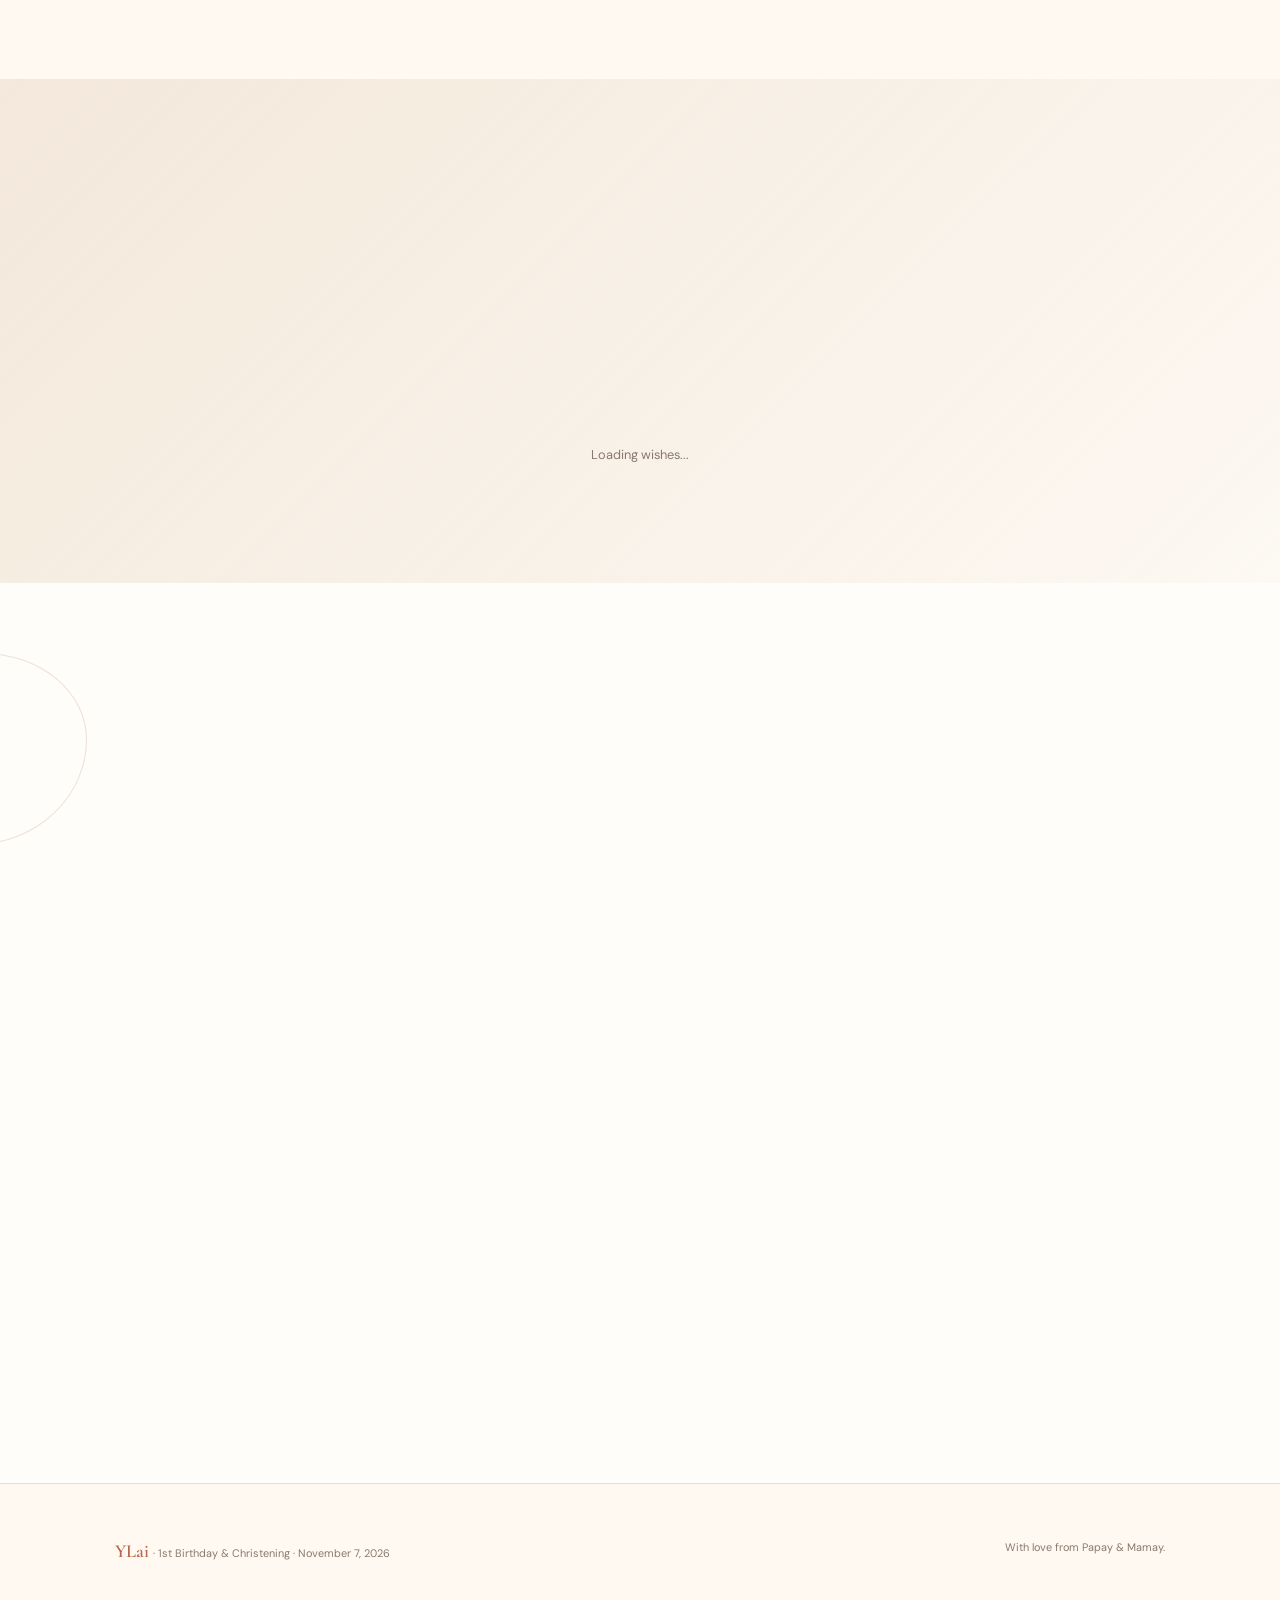
==== commit 122ee581: "theme: Boho Rainbow" ====
--- a/index.html
+++ b/index.html
@@ -82,12 +82,18 @@
 
   <div class="ylai-loader-content">
 
+    <span class="boho-rainbow loader-rainbow" aria-hidden="true"></span>
+
     <p class="ylai-loader-name">
       Ylai
     </p>
 
     <p class="ylai-loader-fullname">
       Yla Jazielle
+    </p>
+
+    <p class="ylai-loader-celebration">
+      Turns one &amp; is baptized &middot; November 7, 2026
     </p>
 
   </div>
@@ -238,6 +244,8 @@
   class="hero"
 >
 
+  <span class="boho-rainbow hero-rainbow" aria-hidden="true"></span>
+
 
   <div class="hero-copy">
 
@@ -300,6 +308,8 @@
 
   <div class="hero-photo">
 
+    <span class="boho-sun" aria-hidden="true"></span>
+
 
     <img
       src="public/photos/hero.jpg"
@@ -509,6 +519,8 @@
   id="event"
   class="section event"
 >
+
+  <span class="boho-rainbow section-rainbow" aria-hidden="true"></span>
 
 
   <div class="section-heading centered">
@@ -1438,6 +1450,8 @@
   class="section rsvp reveal"
 >
 
+  <span class="boho-rainbow rsvp-rainbow" aria-hidden="true"></span>
+
 
   <div class="rsvp-card">
 
--- a/style.css
+++ b/style.css
@@ -3792,6 +3792,339 @@
       none;
   }
 
+}
+
+/* Boho Rainbow final cascade (kept last for legacy stylesheet compatibility). */
+body { background: radial-gradient(circle at 10% 20%, rgba(217,164,65,.06), transparent 30%), radial-gradient(circle at 90% 40%, rgba(201,124,93,.07), transparent 30%), var(--boho-cream); }
+.nav { background: rgba(255,249,241,.9); border-bottom-color: rgba(116,89,74,.1); backdrop-filter: blur(12px); }
+.nav nav a:hover, .nav nav a:focus-visible { color: var(--boho-terracotta); }
+.nav-rsvp { border-color: rgba(201,124,93,.42); color: var(--boho-rust) !important; }
+.nav-rsvp:hover, .button:hover, .venue-directions-button:hover { background: var(--boho-rust); color: white; }
+.ylai-loader { background: radial-gradient(circle at 18% 18%, rgba(217,164,65,.13), transparent 25%), radial-gradient(circle at 84% 78%, rgba(169,184,156,.16), transparent 28%), var(--boho-cream); }
+.loader-rainbow { margin: 0 auto 27px; animation: bohoFloat 3.5s ease-in-out infinite; }
+.ylai-loader-name { color: var(--boho-rust); }
+.ylai-loader-name::after { content: ""; margin: 16px auto 0; width: 34px; height: 1px; background: var(--boho-mustard); }
+.ylai-loader-fullname { margin-top: 18px; color: var(--boho-brown); }
+.ylai-loader-celebration { margin: 10px 0 0; color: var(--boho-rust); font-size: .68rem; font-weight: 600; letter-spacing: .12em; text-transform: uppercase; }
+.hero { min-height: min(780px, calc(100vh - 68px)); }
+.hero-rainbow { position: absolute; left: max(3vw, 28px); top: 9%; opacity: .72; transform: rotate(-5deg); }
+.hero-title span:last-child { color: var(--boho-rust); }
+.button, .venue-directions-button { background: var(--boho-terracotta); box-shadow: 0 7px 18px rgba(184,102,74,.2); }
+.hero-photo { padding: 9px; border-radius: 48% 48% 42% 42%; background: var(--boho-white); box-shadow: var(--boho-shadow); }
+.hero-photo::before { inset: -12px 10px 12px -10px; border-color: rgba(169,184,156,.6); border-radius: 48% 48% 42% 42%; }
+.hero-photo img { height: 590px; border-radius: 46% 46% 40% 40%; }
+.hero-photo .boho-sun { right: -38px; top: 10%; }
+.badge { background: var(--boho-beige); color: var(--boho-rust); }
+.section::after { content: "•  ☼  •"; display: block; margin: 78px auto -94px; color: var(--boho-mustard); font-family: Georgia,serif; font-size: .8rem; letter-spacing: .75em; text-align: center; }
+.gifts-section::after, .messages-section::after, .rsvp::after { display: none; }
+.section-heading h2, .rsvp-card h2 { color: var(--boho-brown); }
+.eyebrow { color: var(--boho-rust); }
+.countdown-wrap { border: 0; background: linear-gradient(90deg, rgba(243,227,211,.5), rgba(255,253,249,.88), rgba(243,227,211,.5)); }
+.countdown-wrap::before { content: "☼"; color: var(--boho-mustard); }
+.countdown { gap: clamp(11px,2.5vw,28px); }
+.countdown div { min-width: clamp(67px,10vw,105px); padding: 16px 11px; border: 1px solid rgba(201,124,93,.16); border-radius: 18px; background: var(--boho-white); box-shadow: 0 7px 20px rgba(116,89,74,.08); }
+.countdown div:nth-child(2n) { border-top: 3px solid var(--boho-sage); }
+.countdown div:nth-child(2n + 1) { border-top: 3px solid var(--boho-dusty-rose); }
+.event { background: rgba(243,227,211,.28); }
+.section-rainbow { position: absolute; top: 41px; right: 7vw; width: 108px; height: 59px; opacity: .48; transform: rotate(6deg); }
+.event-card, .event-card.featured { border: 1px solid rgba(201,124,93,.18); border-radius: 24px; background: rgba(255,253,249,.94); box-shadow: var(--boho-shadow); }
+.event-card.featured { background: linear-gradient(145deg, rgba(255,253,249,.98), rgba(243,227,211,.78)); }
+.event-card::after { content: ""; display: block; width: 42px; height: 3px; margin-top: 25px; border-radius: 999px; background: var(--boho-mustard); }
+.event-card:nth-child(2)::after { background: var(--boho-sage); }
+.gallery-item, .uploaded-gallery-item { border-radius: 22px; background: var(--boho-white); box-shadow: var(--boho-shadow); }
+.gallery-item { border: 4px solid var(--boho-white); }
+.gallery-item:hover { transform: translateY(-4px); box-shadow: 0 16px 36px rgba(116,89,74,.17); }
+.gallery-button:hover img { transform: scale(1.035); }
+.gallery-upload, .uploaded-gallery, .godparent-group { border-color: rgba(201,124,93,.15); background: rgba(255,253,249,.78); box-shadow: var(--boho-shadow); }
+.uploader-name-modal-box, .rsvp-modal-box, .venue-modal-dialog { border-radius: 28px; background: var(--boho-white); }
+.rsvp { overflow: hidden; background: linear-gradient(135deg, rgba(243,227,211,.86), rgba(255,249,241,.95)); }
+.rsvp-rainbow { position: absolute; right: 7vw; bottom: 29px; width: 112px; height: 61px; opacity: .4; transform: rotate(-7deg); }
+.rsvp-card { border: 1px solid rgba(201,124,93,.17); border-radius: 28px; background: var(--boho-white); box-shadow: var(--boho-shadow); }
+.rsvp-card input, .rsvp-card select, .rsvp-card textarea { border-color: #e8d4c2; border-radius: 14px; background: var(--boho-cream); }
+.rsvp-card input:focus, .rsvp-card select:focus, .rsvp-card textarea:focus { border-color: var(--boho-terracotta); box-shadow: 0 0 0 3px rgba(201,124,93,.12); }
+.message-card { border: 1px solid rgba(201,124,93,.13); border-left: 4px solid var(--boho-dusty-rose); border-radius: 20px; background: var(--boho-white); box-shadow: var(--boho-shadow); }
+.message-card:nth-child(even) { border-radius: 20px; border-left-color: var(--boho-sage); }
+.messages-section { background: linear-gradient(135deg, rgba(255,253,249,.88), rgba(243,227,211,.52)); }
+.gift-card { border-color: rgba(201,124,93,.16); border-radius: 22px; background: var(--boho-white); box-shadow: var(--boho-shadow); }
+.gift-icon { color: var(--boho-terracotta); }
+@media (max-width: 800px) { .hero { min-height: auto; padding-top: 92px; } .hero-rainbow { left: 50%; top: 20px; width: 102px; height: 56px; transform: translateX(-50%); } .hero-copy { text-align: center; } .hero-meta { justify-content: center; } .lead { margin-inline: auto; } .hero-photo { width: min(420px,90vw); margin-inline: auto; } .hero-photo img { height: min(115vw,540px); } .hero-photo .boho-sun { right: -22px; width: 58px; height: 58px; } .section::after { margin-top: 56px; margin-bottom: -75px; } .section-rainbow { right: 22px; top: 30px; width: 76px; height: 42px; } .countdown { gap: 8px; } .countdown div { min-width: 0; flex: 1; padding: 12px 5px; } .countdown strong { font-size: clamp(1.65rem,8vw,2.2rem); } .countdown span { font-size: .53rem; letter-spacing: .08em; } .rsvp-rainbow { right: 16px; bottom: 18px; width: 78px; height: 43px; } }
+@media (prefers-reduced-motion: reduce) { .loader-rainbow { animation: none; } }
+
+/* Final cascade: this project retains legacy component styles below the
+   original theme, so these concise rules intentionally take final priority. */
+body { background: radial-gradient(circle at 10% 20%, rgba(217,164,65,.06), transparent 30%), radial-gradient(circle at 90% 40%, rgba(201,124,93,.07), transparent 30%), var(--boho-cream); }
+body.boho-theme::before { opacity: .2; }
+.nav { background: rgba(255,249,241,.9); border-bottom-color: rgba(116,89,74,.1); backdrop-filter: blur(12px); }
+.nav nav a:hover, .nav nav a:focus-visible { color: var(--boho-terracotta); }
+.nav-rsvp { border-color: rgba(201,124,93,.42); color: var(--boho-rust) !important; }
+.nav-rsvp:hover { background: var(--boho-terracotta); }
+.ylai-loader { background: radial-gradient(circle at 18% 18%, rgba(217,164,65,.13), transparent 25%), radial-gradient(circle at 84% 78%, rgba(169,184,156,.16), transparent 28%), var(--boho-cream); }
+.loader-rainbow { margin: 0 auto 27px; animation: bohoFloat 3.5s ease-in-out infinite; }
+.ylai-loader-name { color: var(--boho-rust); }
+.ylai-loader-name::after { content: ""; margin: 16px auto 0; width: 34px; height: 1px; background: var(--boho-mustard); }
+.ylai-loader-fullname { margin-top: 18px; color: var(--boho-brown); }
+.ylai-loader-celebration { margin: 10px 0 0; color: var(--boho-rust); font-size: .68rem; font-weight: 600; letter-spacing: .12em; text-transform: uppercase; }
+.hero { min-height: min(780px, calc(100vh - 68px)); }
+.hero-rainbow { position: absolute; left: max(3vw, 28px); top: 9%; opacity: .72; transform: rotate(-5deg); }
+.hero-title span:last-child, .button:hover, .venue-directions-button:hover { background: var(--boho-rust); color: white; }
+.hero-title span:last-child { background: none; }
+.button, .venue-directions-button { background: var(--boho-terracotta); box-shadow: 0 7px 18px rgba(184,102,74,.2); }
+.hero-photo { padding: 9px; border-radius: 48% 48% 42% 42%; background: var(--boho-white); box-shadow: var(--boho-shadow); }
+.hero-photo::before { inset: -12px 10px 12px -10px; border-color: rgba(169,184,156,.6); border-radius: 48% 48% 42% 42%; }
+.hero-photo img { height: 590px; border-radius: 46% 46% 40% 40%; }
+.hero-photo .boho-sun { right: -38px; top: 10%; }
+.badge { background: var(--boho-beige); color: var(--boho-rust); }
+.section::after { content: "•  ☼  •"; display: block; margin: 78px auto -94px; color: var(--boho-mustard); font-family: Georgia,serif; font-size: .8rem; letter-spacing: .75em; text-align: center; }
+.gifts-section::after, .messages-section::after, .rsvp::after { display: none; }
+.section-heading h2, .rsvp-card h2 { color: var(--boho-brown); }
+.eyebrow { color: var(--boho-rust); }
+.countdown-wrap { border: 0; background: linear-gradient(90deg, rgba(243,227,211,.5), rgba(255,253,249,.88), rgba(243,227,211,.5)); }
+.countdown-wrap::before { content: "☼"; color: var(--boho-mustard); }
+.countdown { gap: clamp(11px, 2.5vw, 28px); }
+.countdown div { min-width: clamp(67px, 10vw, 105px); padding: 16px 11px; border: 1px solid rgba(201,124,93,.16); border-radius: 18px; background: var(--boho-white); box-shadow: 0 7px 20px rgba(116,89,74,.08); }
+.countdown div:nth-child(2n) { border-top: 3px solid var(--boho-sage); }
+.countdown div:nth-child(2n + 1) { border-top: 3px solid var(--boho-dusty-rose); }
+.event { background: rgba(243,227,211,.28); }
+.section-rainbow { position: absolute; top: 41px; right: 7vw; width: 108px; height: 59px; opacity: .48; transform: rotate(6deg); }
+.event-card, .event-card.featured { border: 1px solid rgba(201,124,93,.18); border-radius: 24px; background: rgba(255,253,249,.94); box-shadow: var(--boho-shadow); }
+.event-card.featured { background: linear-gradient(145deg, rgba(255,253,249,.98), rgba(243,227,211,.78)); }
+.event-card::after { content: ""; display: block; width: 42px; height: 3px; margin-top: 25px; border-radius: 999px; background: var(--boho-mustard); }
+.event-card:nth-child(2)::after { background: var(--boho-sage); }
+.gallery-item, .uploaded-gallery-item { border-radius: 22px; background: var(--boho-white); box-shadow: var(--boho-shadow); }
+.gallery-item { border: 4px solid var(--boho-white); }
+.gallery-item:hover { transform: translateY(-4px); box-shadow: 0 16px 36px rgba(116,89,74,.17); }
+.gallery-button:hover img { transform: scale(1.035); }
+.gallery-upload, .uploaded-gallery, .godparent-group { border-color: rgba(201,124,93,.15); background: rgba(255,253,249,.78); box-shadow: var(--boho-shadow); }
+.uploader-name-modal-box, .rsvp-modal-box, .venue-modal-dialog { border-radius: 28px; background: var(--boho-white); }
+.rsvp { overflow: hidden; background: linear-gradient(135deg, rgba(243,227,211,.86), rgba(255,249,241,.95)); }
+.rsvp-rainbow { position: absolute; right: 7vw; bottom: 29px; width: 112px; height: 61px; opacity: .4; transform: rotate(-7deg); }
+.rsvp-card { border: 1px solid rgba(201,124,93,.17); border-radius: 28px; background: var(--boho-white); box-shadow: var(--boho-shadow); }
+.rsvp-card input, .rsvp-card select, .rsvp-card textarea { border-color: #e8d4c2; border-radius: 14px; background: var(--boho-cream); }
+.rsvp-card input:focus, .rsvp-card select:focus, .rsvp-card textarea:focus { border-color: var(--boho-terracotta); box-shadow: 0 0 0 3px rgba(201,124,93,.12); }
+.message-card { border: 1px solid rgba(201,124,93,.13); border-left: 4px solid var(--boho-dusty-rose); border-radius: 20px; background: var(--boho-white); box-shadow: var(--boho-shadow); }
+.message-card:nth-child(even) { border-radius: 20px; border-left-color: var(--boho-sage); }
+.messages-section { background: linear-gradient(135deg, rgba(255,253,249,.88), rgba(243,227,211,.52)); }
+.gift-card { border-color: rgba(201,124,93,.16); border-radius: 22px; background: var(--boho-white); box-shadow: var(--boho-shadow); }
+.gift-icon { color: var(--boho-terracotta); }
+@media (max-width: 800px) { .hero { min-height: auto; padding-top: 92px; } .hero-rainbow { left: 50%; top: 20px; width: 102px; height: 56px; transform: translateX(-50%); } .hero-copy { text-align: center; } .hero-meta { justify-content: center; } .lead { margin-inline: auto; } .hero-photo { width: min(420px,90vw); margin-inline: auto; } .hero-photo img { height: min(115vw,540px); } .hero-photo .boho-sun { right: -22px; width: 58px; height: 58px; } .section::after { margin-top: 56px; margin-bottom: -75px; } .section-rainbow { right: 22px; top: 30px; width: 76px; height: 42px; } .countdown { gap: 8px; } .countdown div { min-width: 0; flex: 1; padding: 12px 5px; } .countdown strong { font-size: clamp(1.65rem,8vw,2.2rem); } .countdown span { font-size: .53rem; letter-spacing: .08em; } .rsvp-rainbow { right: 16px; bottom: 18px; width: 78px; height: 43px; } }
+@media (prefers-reduced-motion: reduce) { .loader-rainbow { animation: none; } }
+
+/* =========================================================
+   BOHO RAINBOW REFINEMENT
+   Decorative additions live at the end of the stylesheet so the
+   invitation keeps its established behavior while sharing one palette.
+========================================================= */
+
+:root {
+  --boho-cream: #fff9f1;
+  --boho-beige: #f3e3d3;
+  --boho-sand: #dfc5a8;
+  --boho-terracotta: #c97c5d;
+  --boho-rust: #b8664a;
+  --boho-mustard: #d9a441;
+  --boho-dusty-rose: #d7a0a0;
+  --boho-sage: #a9b89c;
+  --boho-brown: #74594a;
+  --boho-dark: #493c35;
+  --boho-white: #fffdf9;
+  --boho-shadow: 0 12px 35px rgba(116, 89, 74, 0.12);
+
+  --ink: var(--boho-dark);
+  --ink-soft: var(--boho-brown);
+  --paper: var(--boho-cream);
+  --paper-light: var(--boho-white);
+  --cream: var(--boho-beige);
+  --sand: var(--boho-sand);
+  --terracotta: var(--boho-terracotta);
+  --terracotta-dark: var(--boho-rust);
+  --sage: var(--boho-sage);
+  --rose: var(--boho-dusty-rose);
+  --white: var(--boho-white);
+  --shadow: var(--boho-shadow);
+}
+
+body {
+  color: var(--boho-dark);
+  background:
+    radial-gradient(circle at 10% 20%, rgba(217, 164, 65, 0.06), transparent 30%),
+    radial-gradient(circle at 90% 40%, rgba(201, 124, 93, 0.07), transparent 30%),
+    var(--boho-cream);
+}
+
+body.boho-theme::before {
+  opacity: .2;
+  background-image: radial-gradient(rgba(116, 89, 74, .1) .55px, transparent .65px);
+  background-size: 9px 9px;
+}
+
+::selection {
+  color: var(--boho-dark);
+  background: rgba(217, 164, 65, .3);
+}
+
+:focus-visible {
+  outline: 3px solid var(--boho-mustard);
+  outline-offset: 4px;
+}
+
+.boho-rainbow {
+  display: block;
+  width: 152px;
+  height: 82px;
+  pointer-events: none;
+  background:
+    radial-gradient(ellipse 62% 110% at 50% 100%, transparent 0 35%, var(--boho-terracotta) 36% 42%, transparent 43% 49%, var(--boho-dusty-rose) 50% 56%, transparent 57% 63%, var(--boho-mustard) 64% 70%, transparent 71% 77%, var(--boho-sage) 78% 84%, transparent 85%);
+  filter: drop-shadow(0 5px 9px rgba(116, 89, 74, .08));
+}
+
+.boho-sun {
+  position: absolute;
+  z-index: -1;
+  width: 74px;
+  height: 74px;
+  border: 2px solid rgba(217, 164, 65, .5);
+  border-radius: 50%;
+  background: rgba(217, 164, 65, .1);
+}
+
+.boho-sun::before,
+.boho-sun::after {
+  content: "";
+  position: absolute;
+  inset: -13px 34px;
+  border-block: 2px solid rgba(217, 164, 65, .34);
+  border-radius: 50%;
+}
+
+.boho-sun::after {
+  inset: 34px -13px;
+  border-inline: 2px solid rgba(217, 164, 65, .34);
+  border-block: 0;
+}
+
+/* Splash: retain its loading lock, but make the first impression a small invitation. */
+.ylai-loader {
+  background:
+    radial-gradient(circle at 18% 18%, rgba(217, 164, 65, .13), transparent 25%),
+    radial-gradient(circle at 84% 78%, rgba(169, 184, 156, .16), transparent 28%),
+    var(--boho-cream);
+}
+
+.ylai-loader::before,
+.ylai-loader::after { border-color: rgba(201, 124, 93, .2); }
+.ylai-loader::after { border-color: rgba(169, 184, 156, .3); }
+.loader-rainbow { margin: 0 auto 27px; animation: bohoFloat 3.5s ease-in-out infinite; }
+.ylai-loader-name { color: var(--boho-rust); }
+.ylai-loader-name::after { content: ""; margin: 16px auto 0; width: 34px; height: 1px; background: var(--boho-mustard); }
+.ylai-loader-fullname { margin-top: 18px; color: var(--boho-brown); }
+.ylai-loader-celebration { margin: 10px 0 0; color: var(--boho-rust); font-size: .68rem; font-weight: 600; letter-spacing: .12em; text-transform: uppercase; }
+
+/* Navigation and hero */
+.nav {
+  background: rgba(255, 249, 241, .9);
+  border-bottom: 1px solid rgba(116, 89, 74, .1);
+  backdrop-filter: blur(12px);
+  -webkit-backdrop-filter: blur(12px);
+}
+.nav nav a:hover, .nav nav a:focus-visible { color: var(--boho-terracotta); }
+.nav-rsvp { border-color: rgba(201, 124, 93, .42); color: var(--boho-rust) !important; }
+.nav-rsvp:hover { background: var(--boho-terracotta); }
+
+.hero { min-height: min(780px, calc(100vh - 68px)); }
+.hero-rainbow { position: absolute; left: max(3vw, 28px); top: 9%; opacity: .72; transform: rotate(-5deg); }
+.hero::before { border-color: rgba(201, 124, 93, .25); }
+.hero::after { color: var(--boho-mustard); }
+.hero-title span:last-child { color: var(--boho-rust); }
+.hero-meta { color: var(--boho-brown); }
+.button, .venue-directions-button { background: var(--boho-terracotta); box-shadow: 0 7px 18px rgba(184, 102, 74, .2); }
+.button:hover, .venue-directions-button:hover { background: var(--boho-rust); }
+.hero-photo { padding: 9px; border-radius: 48% 48% 42% 42%; background: var(--boho-white); box-shadow: var(--boho-shadow); }
+.hero-photo::before { inset: -12px 10px 12px -10px; border-color: rgba(169, 184, 156, .6); border-radius: 48% 48% 42% 42%; }
+.hero-photo img { height: 590px; border-radius: 46% 46% 40% 40%; }
+.hero-photo .boho-sun { right: -38px; top: 10%; }
+.badge { background: var(--boho-beige); color: var(--boho-rust); }
+
+/* Gentle recurring section rhythm */
+.section::after {
+  content: "•  ☼  •";
+  display: block;
+  margin: 78px auto -94px;
+  color: var(--boho-mustard);
+  font-family: Georgia, serif;
+  font-size: .8rem;
+  letter-spacing: .75em;
+  text-align: center;
+}
+.gifts-section::after, .messages-section::after, .rsvp::after { display: none; }
+.section-heading h2, .rsvp-card h2 { color: var(--boho-brown); }
+.eyebrow { color: var(--boho-rust); }
+
+/* Countdown and event cards */
+.countdown-wrap { border: 0; background: linear-gradient(90deg, rgba(243, 227, 211, .5), rgba(255, 253, 249, .88), rgba(243, 227, 211, .5)); }
+.countdown-wrap::before { content: "☼"; color: var(--boho-mustard); }
+.countdown { gap: clamp(11px, 2.5vw, 28px); }
+.countdown div { min-width: clamp(67px, 10vw, 105px); padding: 16px 11px; border: 1px solid rgba(201, 124, 93, .16); border-radius: 18px; background: var(--boho-white); box-shadow: 0 7px 20px rgba(116, 89, 74, .08); }
+.countdown div:nth-child(2n) { border-top: 3px solid var(--boho-sage); }
+.countdown div:nth-child(2n + 1) { border-top: 3px solid var(--boho-dusty-rose); }
+.countdown strong { color: var(--boho-rust); }
+.event { background: rgba(243, 227, 211, .28); }
+.section-rainbow { position: absolute; top: 41px; right: 7vw; width: 108px; height: 59px; opacity: .48; transform: rotate(6deg); }
+.event-card, .event-card.featured { border: 1px solid rgba(201, 124, 93, .18); border-radius: 24px; background: rgba(255, 253, 249, .94); box-shadow: var(--boho-shadow); }
+.event-card.featured { background: linear-gradient(145deg, rgba(255,253,249,.98), rgba(243,227,211,.78)); }
+.event-card::after { content: ""; display: block; width: 42px; height: 3px; margin-top: 25px; border-radius: 999px; background: var(--boho-mustard); }
+.event-card:nth-child(2)::after { background: var(--boho-sage); }
+.event-number, .event-card.featured .event-number { color: var(--boho-dusty-rose); }
+.venue-link { color: var(--boho-rust); }
+
+/* Images, uploads, and response surfaces */
+.gallery-item, .uploaded-gallery-item { border-radius: 22px; background: var(--boho-white); box-shadow: var(--boho-shadow); }
+.gallery-item { border: 4px solid var(--boho-white); }
+.gallery-item:hover { transform: translateY(-4px); box-shadow: 0 16px 36px rgba(116, 89, 74, .17); }
+.gallery-button:hover img { transform: scale(1.035); }
+.gallery-upload, .uploaded-gallery, .godparent-group { border-color: rgba(201, 124, 93, .15); background: rgba(255, 253, 249, .78); box-shadow: var(--boho-shadow); }
+.uploader-name-modal-box, .rsvp-modal-box, .venue-modal-dialog { border-radius: 28px; background: var(--boho-white); }
+.uploader-name-modal-box::before { content: ""; display: block; width: 98px; height: 53px; margin: 0 auto 16px; background: radial-gradient(ellipse 62% 110% at 50% 100%, transparent 0 35%, var(--boho-terracotta) 36% 42%, transparent 43% 49%, var(--boho-dusty-rose) 50% 56%, transparent 57% 63%, var(--boho-mustard) 64% 70%, transparent 71% 77%, var(--boho-sage) 78% 84%, transparent 85%); }
+
+.rsvp { overflow: hidden; background: linear-gradient(135deg, rgba(243, 227, 211, .86), rgba(255, 249, 241, .95)); }
+.rsvp-rainbow { position: absolute; right: 7vw; bottom: 29px; width: 112px; height: 61px; opacity: .4; transform: rotate(-7deg); }
+.rsvp-card { border: 1px solid rgba(201, 124, 93, .17); border-radius: 28px; background: var(--boho-white); box-shadow: var(--boho-shadow); }
+.rsvp-card::before { color: var(--boho-mustard); }
+.rsvp-card input, .rsvp-card select, .rsvp-card textarea { border-color: #e8d4c2; border-radius: 14px; background: var(--boho-cream); }
+.rsvp-card input:focus, .rsvp-card select:focus, .rsvp-card textarea:focus { border-color: var(--boho-terracotta); box-shadow: 0 0 0 3px rgba(201,124,93,.12); }
+.message-card { border: 1px solid rgba(201, 124, 93, .13); border-left: 4px solid var(--boho-dusty-rose); border-radius: 20px; background: var(--boho-white); box-shadow: var(--boho-shadow); }
+.message-card:nth-child(even) { border-radius: 20px; border-left-color: var(--boho-sage); }
+.messages-section { background: linear-gradient(135deg, rgba(255,253,249,.88), rgba(243,227,211,.52)); }
+
+.gift-card { border-color: rgba(201, 124, 93, .16); border-radius: 22px; background: var(--boho-white); box-shadow: var(--boho-shadow); }
+.gift-icon { color: var(--boho-terracotta); }
+.gifts-section { background: transparent; }
+.venue-modal-map { border-block: 1px solid rgba(116, 89, 74, .1); }
+
+@keyframes bohoFloat {
+  0%, 100% { transform: translateY(0) scale(1); }
+  50% { transform: translateY(-5px) scale(1.015); }
+}
+
+@media (max-width: 800px) {
+  .hero { min-height: auto; padding-top: 92px; }
+  .hero-rainbow { left: 50%; top: 20px; width: 102px; height: 56px; transform: translateX(-50%); }
+  .hero-copy { text-align: center; }
+  .hero-meta { justify-content: center; }
+  .lead { margin-inline: auto; }
+  .hero-photo { width: min(420px, 90vw); margin-inline: auto; }
+  .hero-photo img { height: min(115vw, 540px); }
+  .hero-photo .boho-sun { right: -22px; width: 58px; height: 58px; }
+  .section::after { margin-top: 56px; margin-bottom: -75px; }
+  .section-rainbow { right: 22px; top: 30px; width: 76px; height: 42px; }
+  .countdown { gap: 8px; }
+  .countdown div { min-width: 0; flex: 1; padding: 12px 5px; }
+  .countdown strong { font-size: clamp(1.65rem, 8vw, 2.2rem); }
+  .countdown span { font-size: .53rem; letter-spacing: .08em; }
+  .rsvp-rainbow { right: 16px; bottom: 18px; width: 78px; height: 43px; }
+}
+
+@media (prefers-reduced-motion: reduce) {
+  .loader-rainbow { animation: none; }
 }
 
 
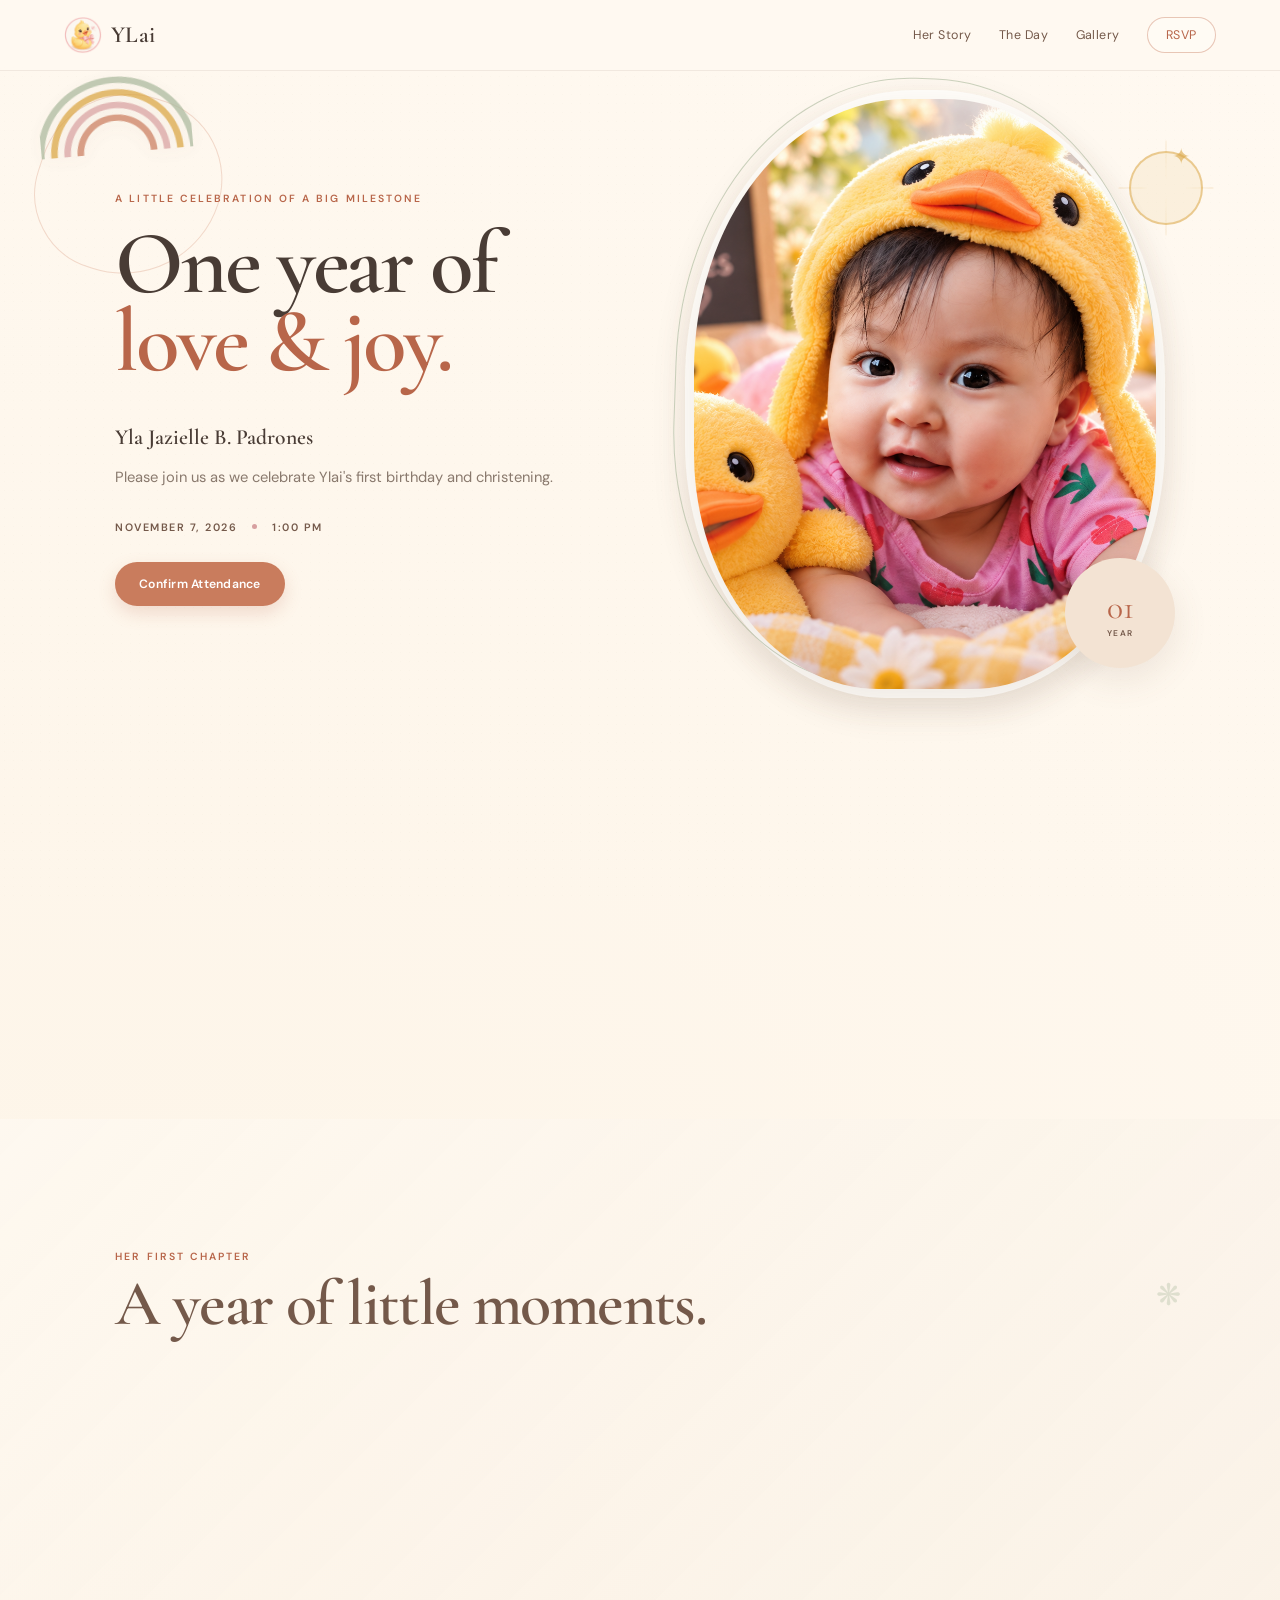
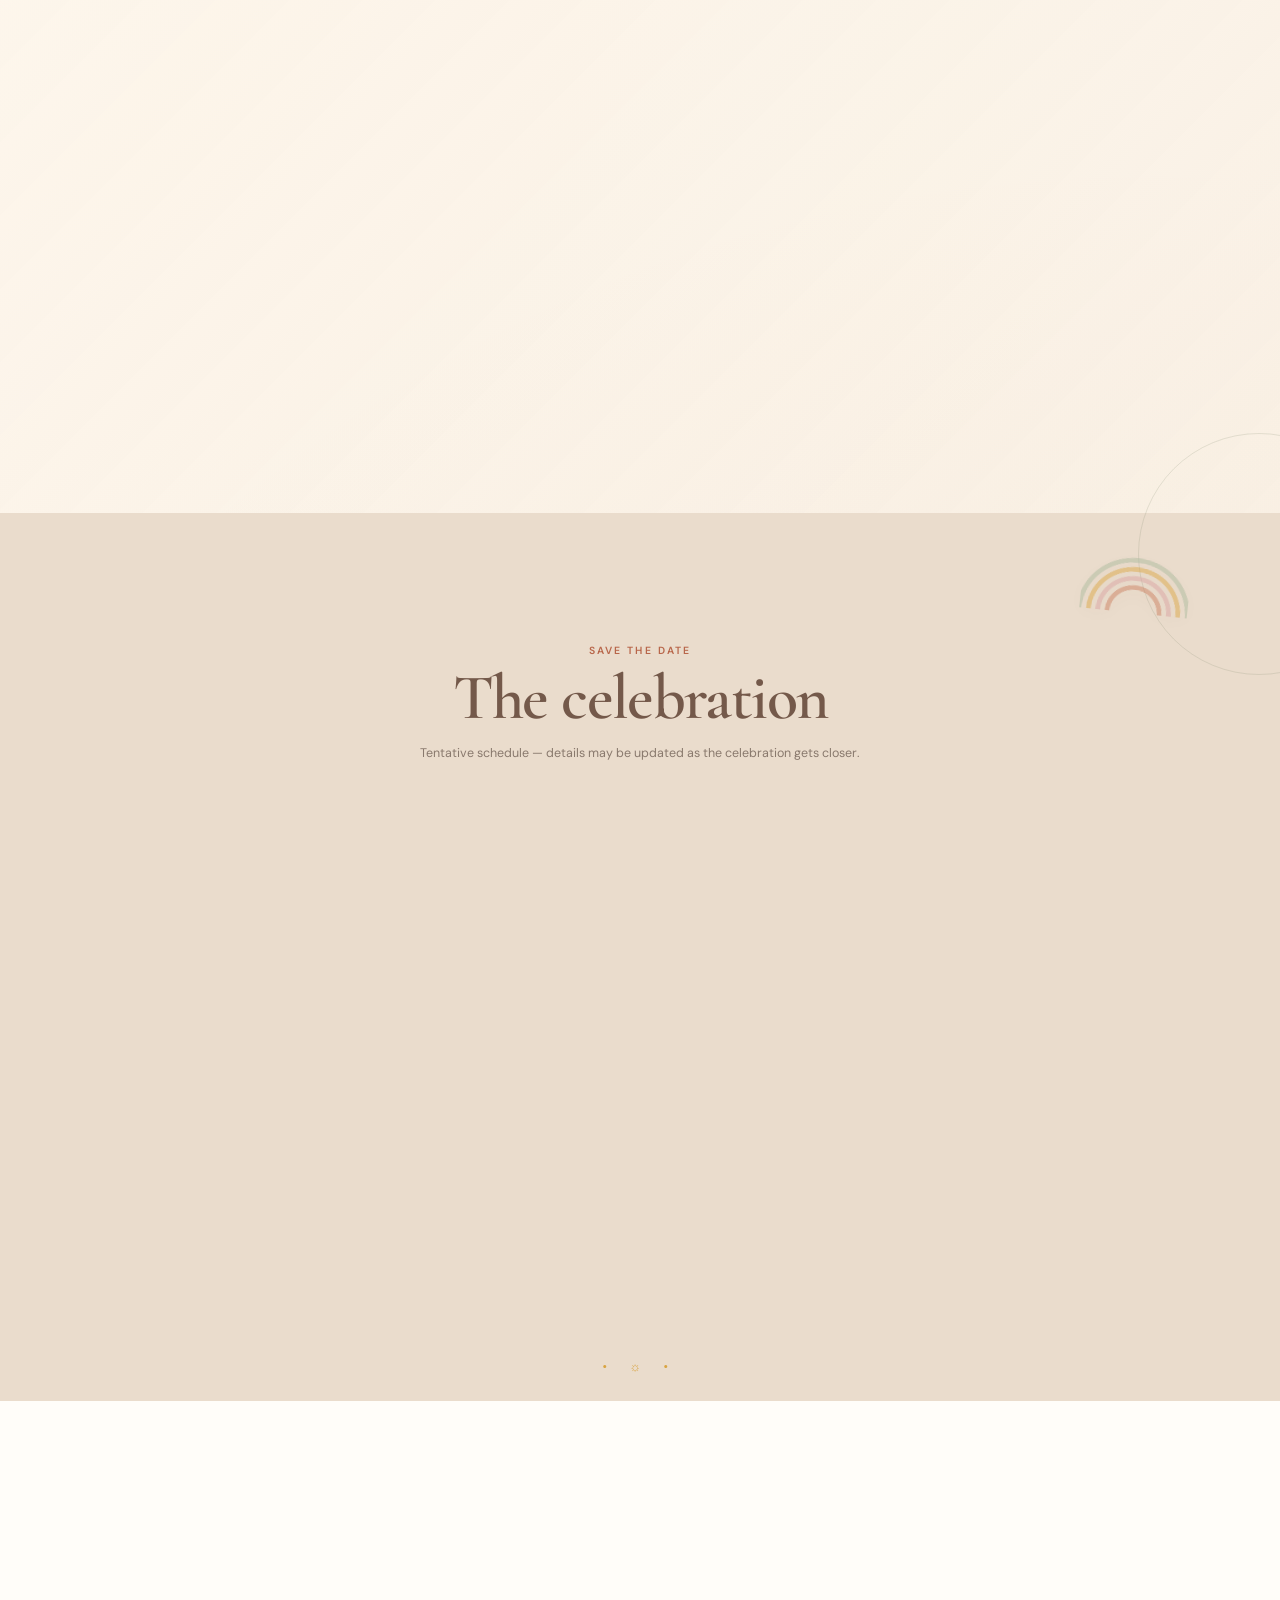
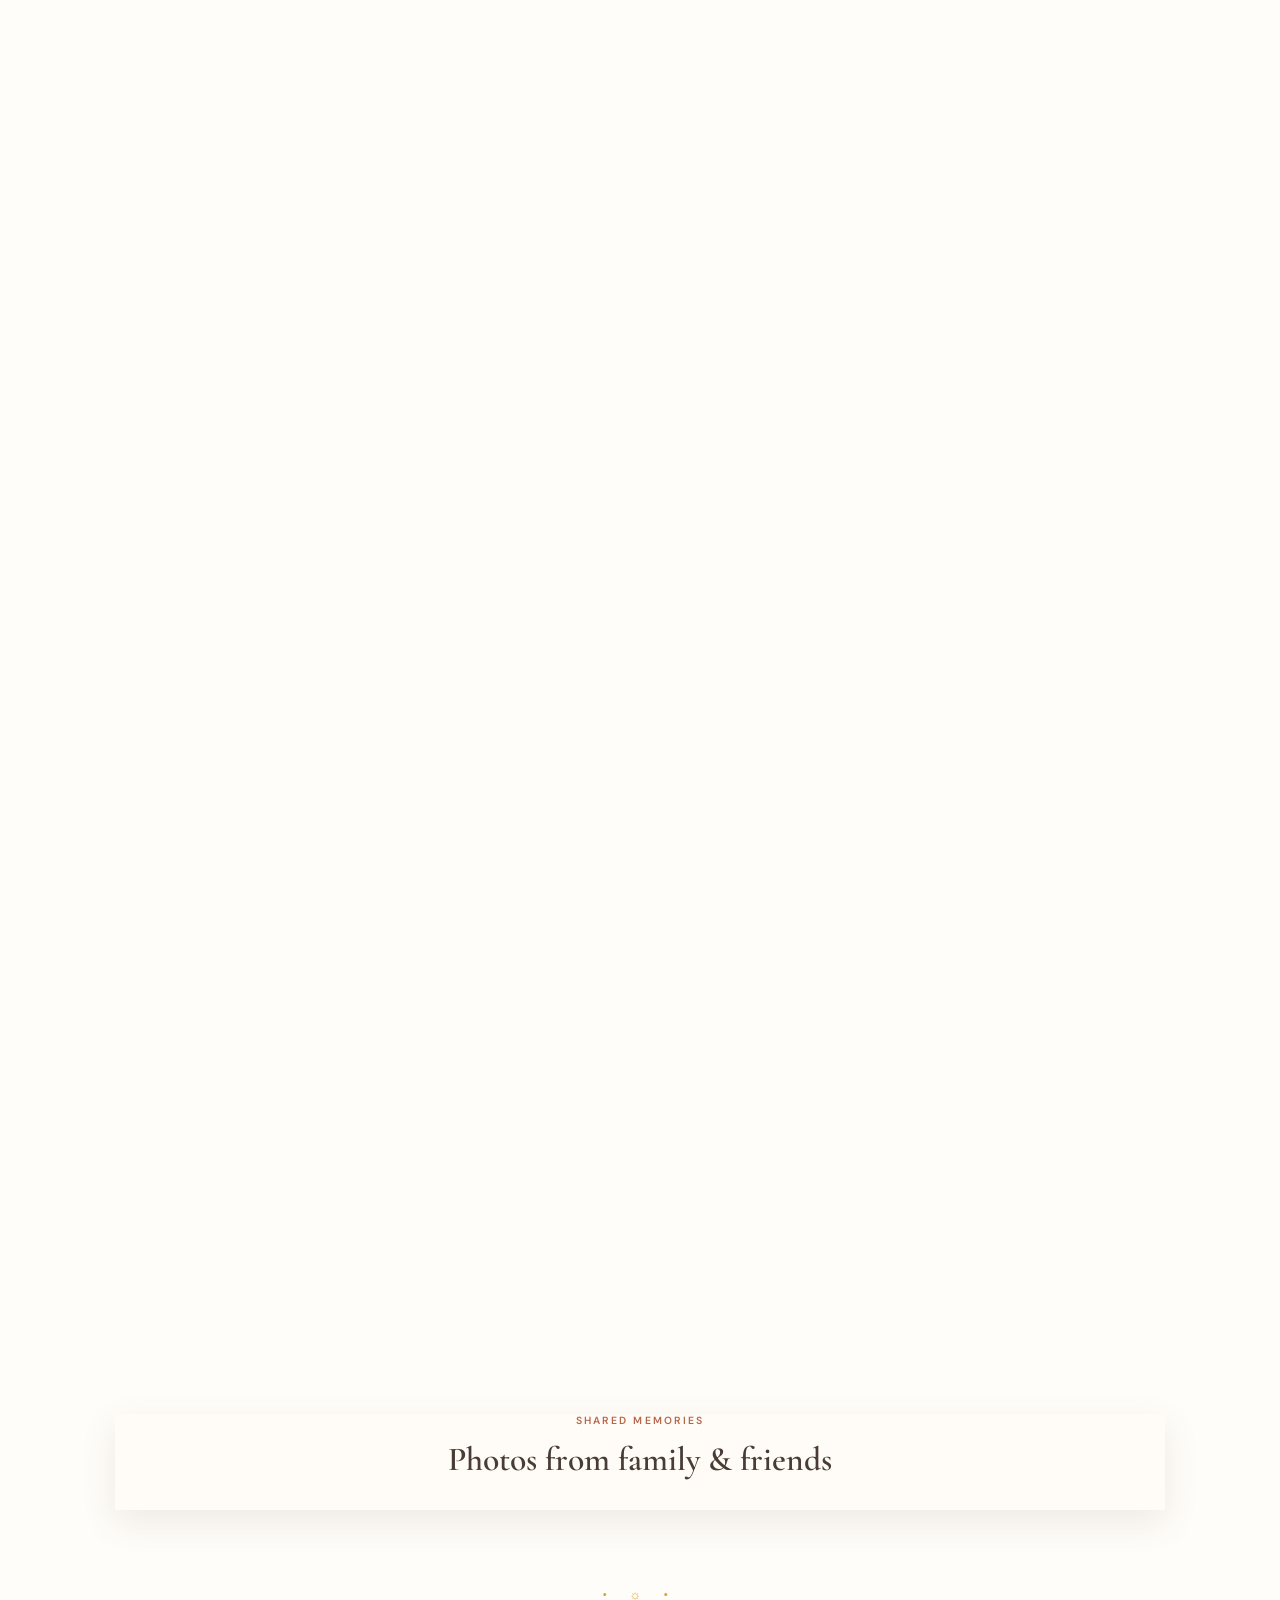
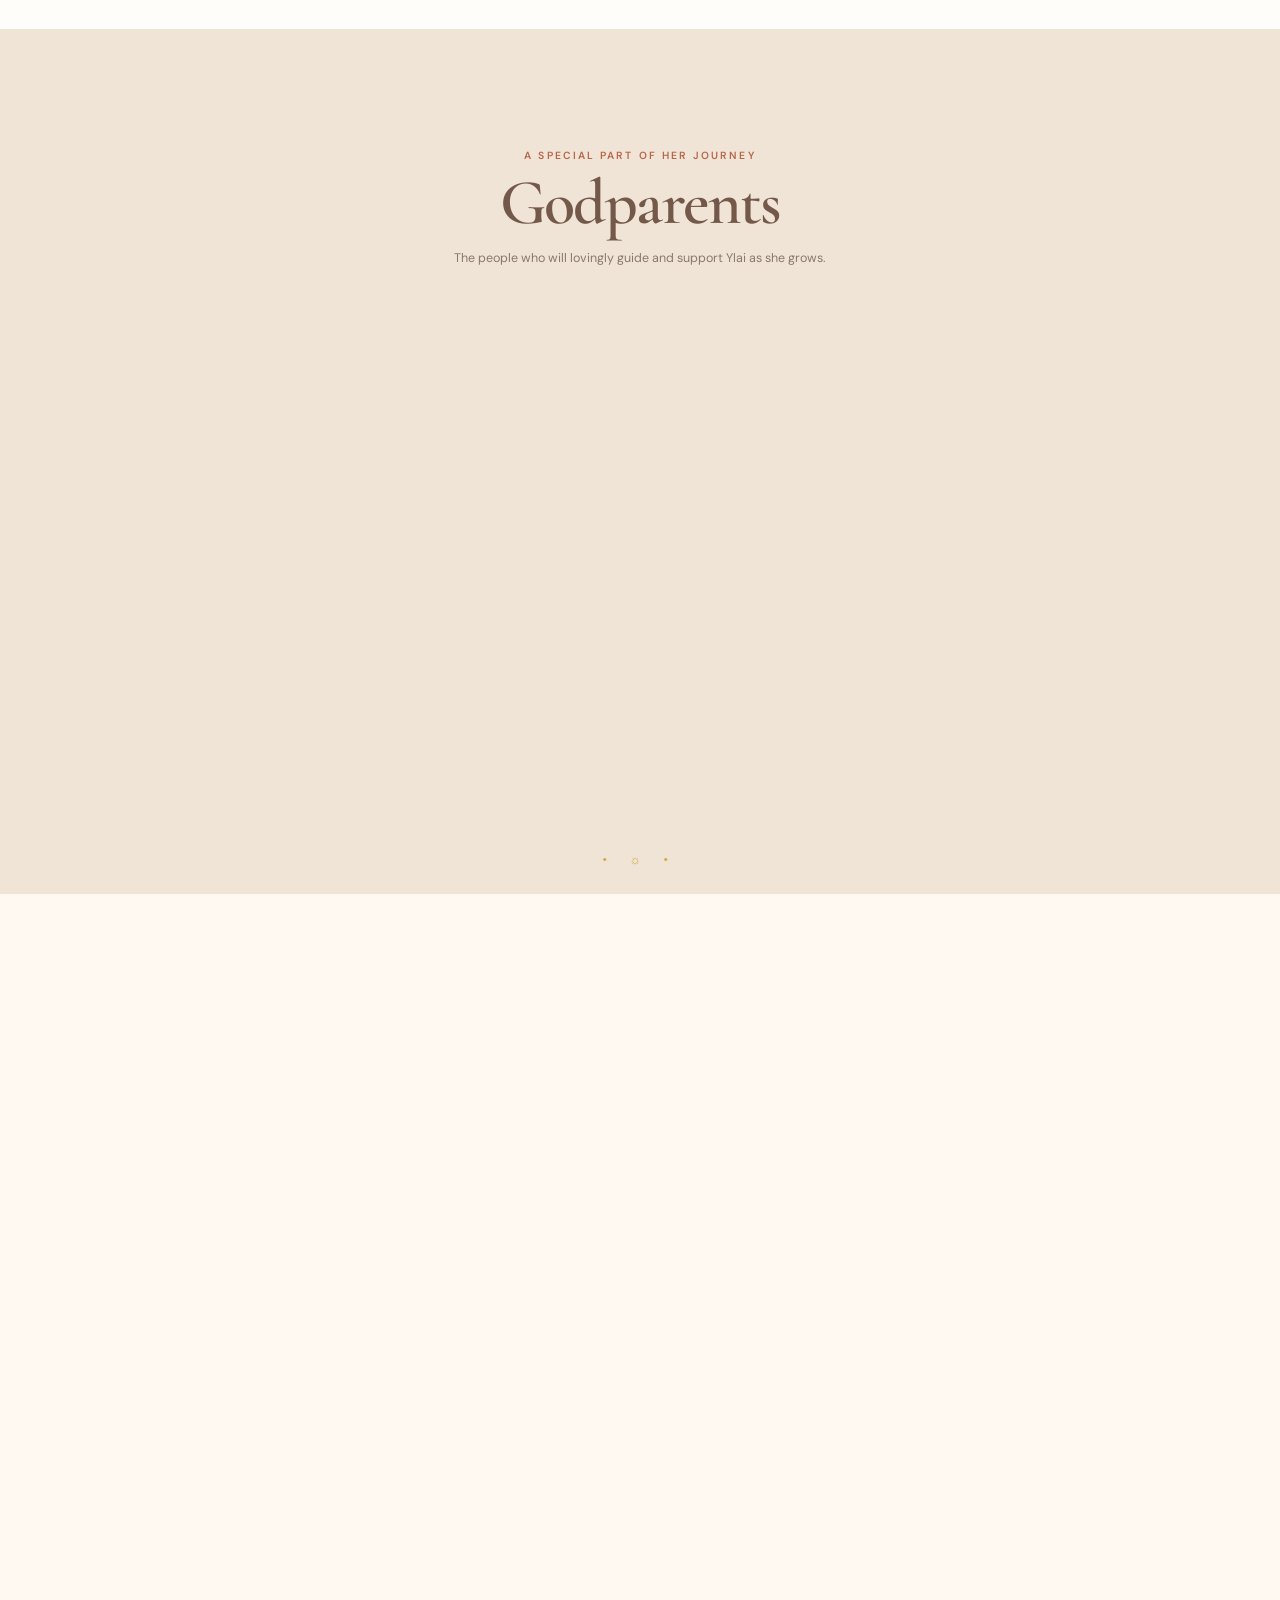
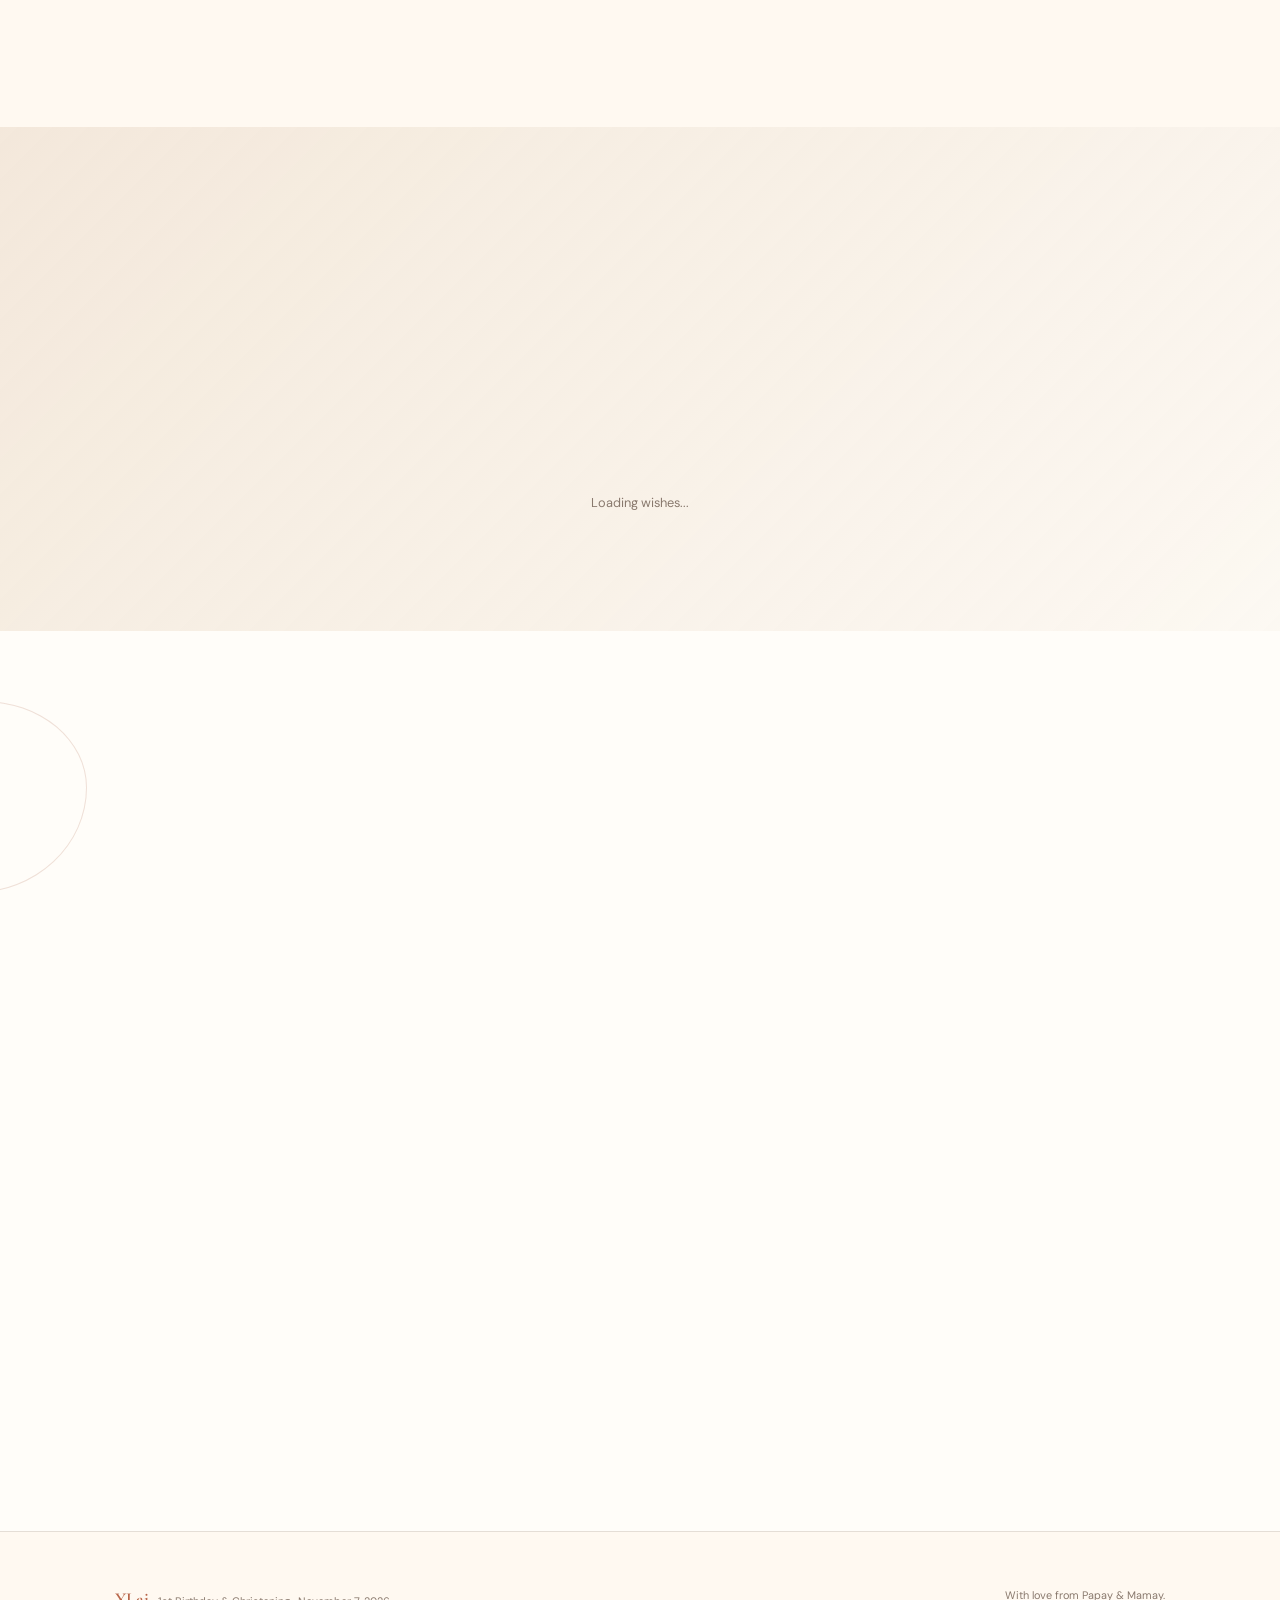
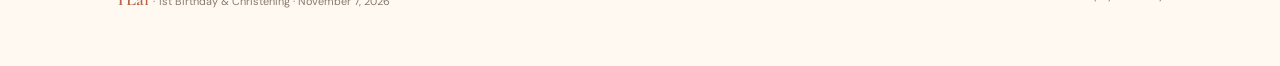
==== commit 53b59b52: "Add 6th Ninang Jocelyn Marbil Bucao" ====
--- a/index.html
+++ b/index.html
@@ -690,7 +690,7 @@
       </span>
 
       <strong>
-        5 Ninong · 5 Ninang
+        5 Ninong · 6 Ninang
       </strong>
 
     </div>
@@ -1265,7 +1265,7 @@
 
 
       <p class="eyebrow">
-        Ninong
+        Ninongs (5)
       </p>
 
 
@@ -1306,7 +1306,7 @@
 
 
       <p class="eyebrow">
-        Ninang
+        Ninangs (6)
       </p>
 
 
@@ -1330,6 +1330,10 @@
 
         <li>
           Kyle Allyza Alvarez
+        </li>
+
+        <li>
+          Jocelyn Marbil Bucao
         </li>
 
       </ol>
